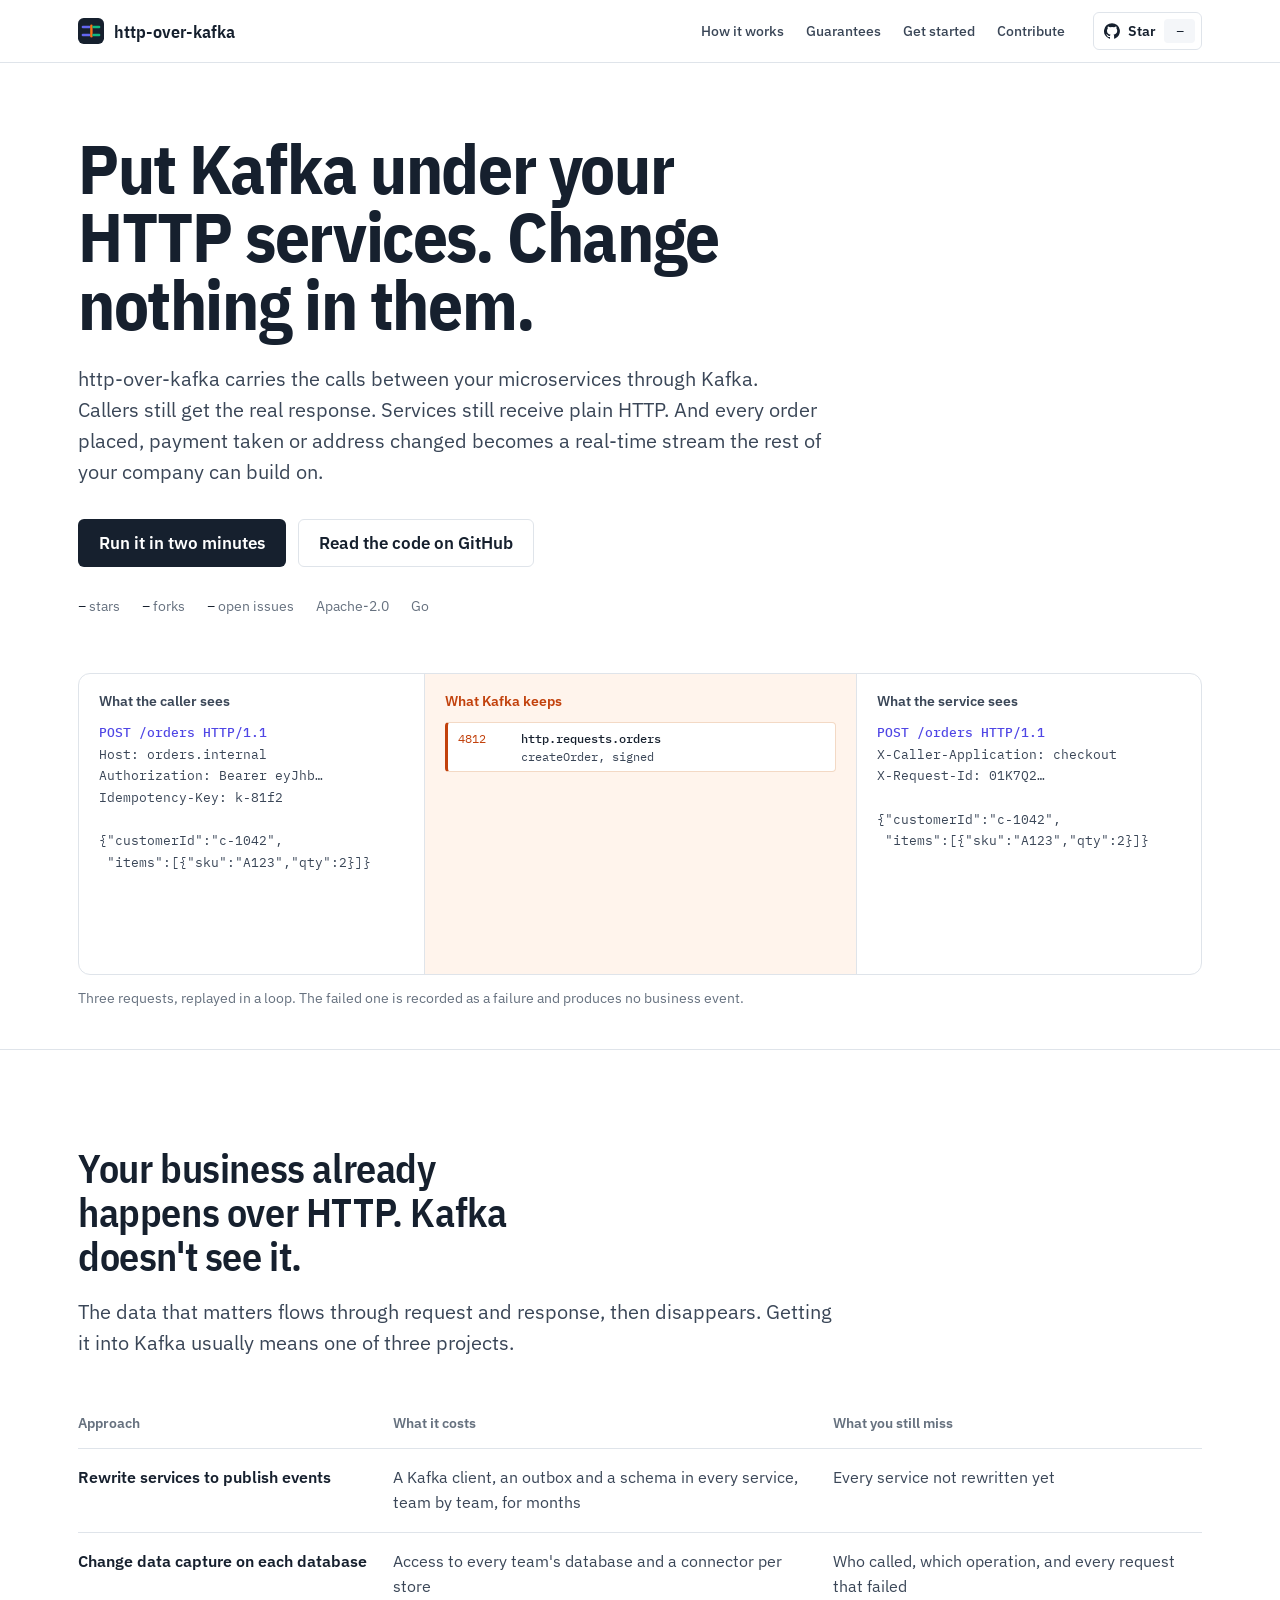
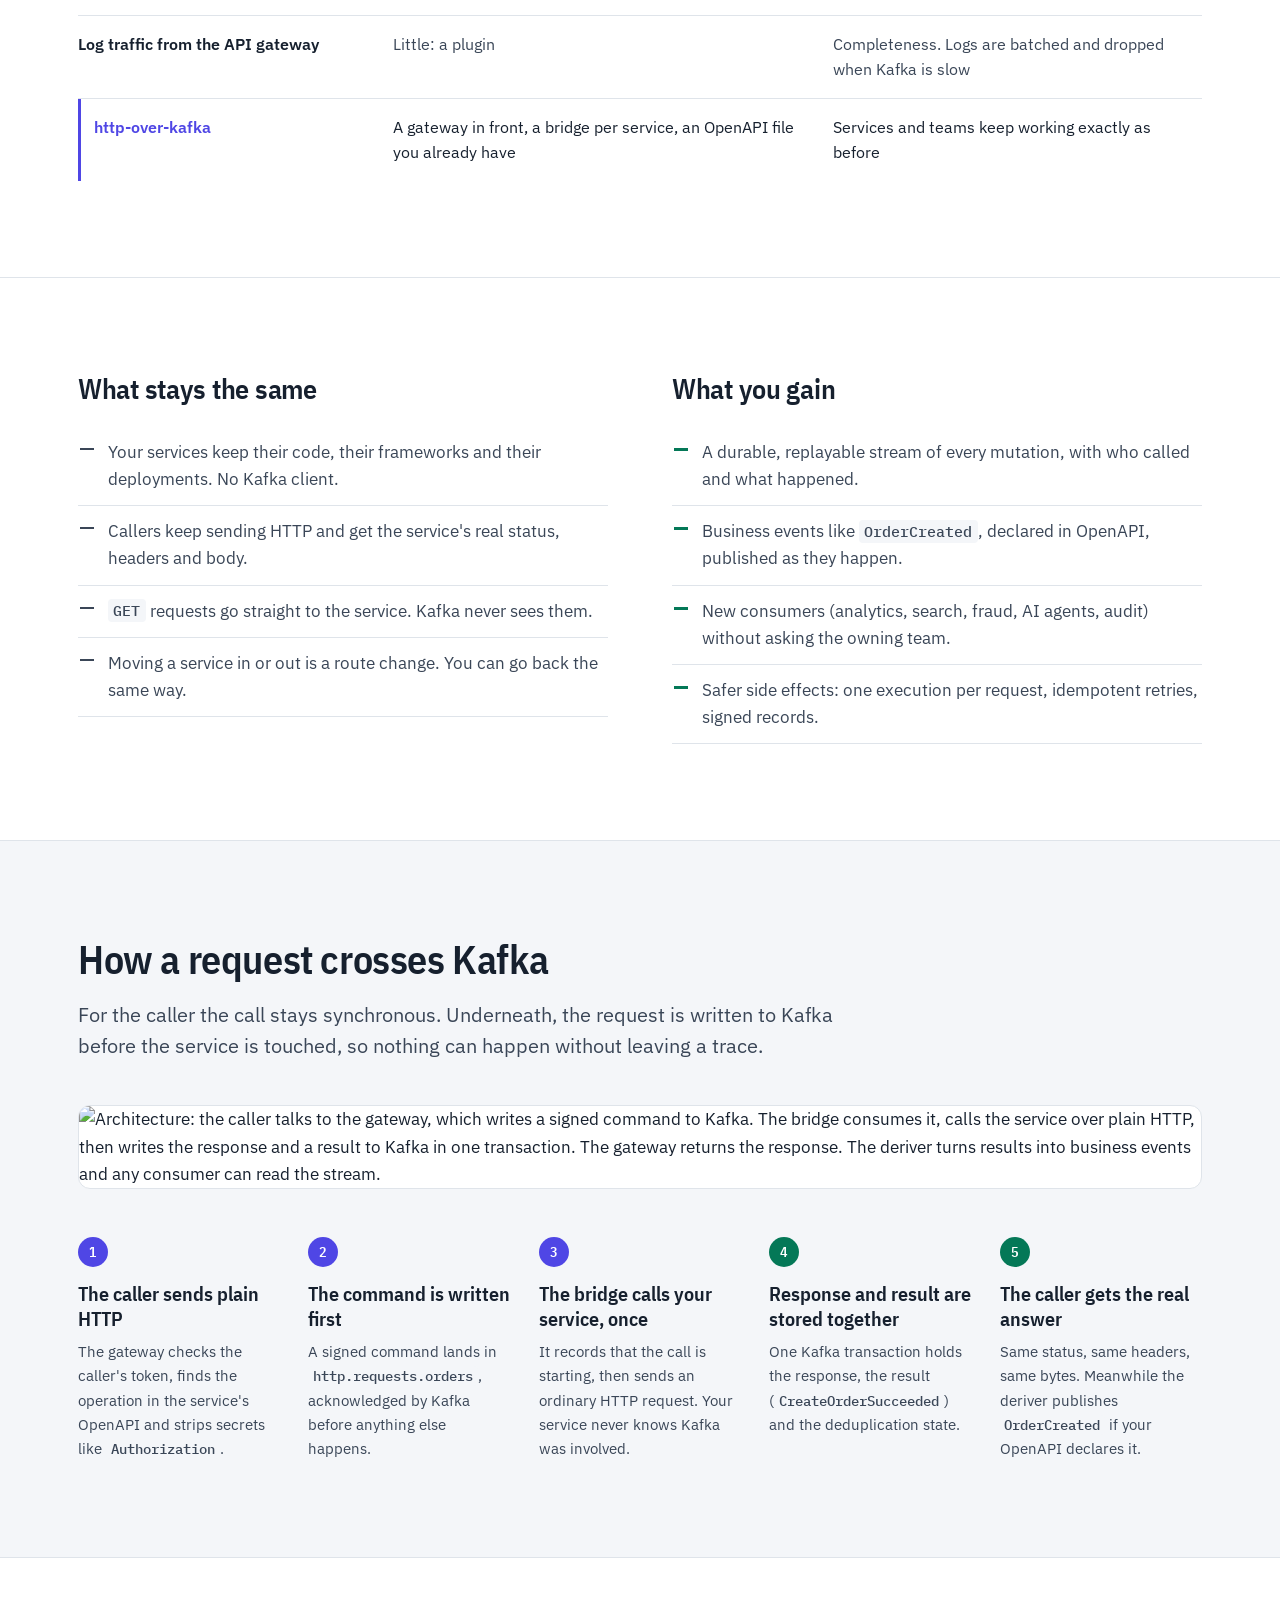
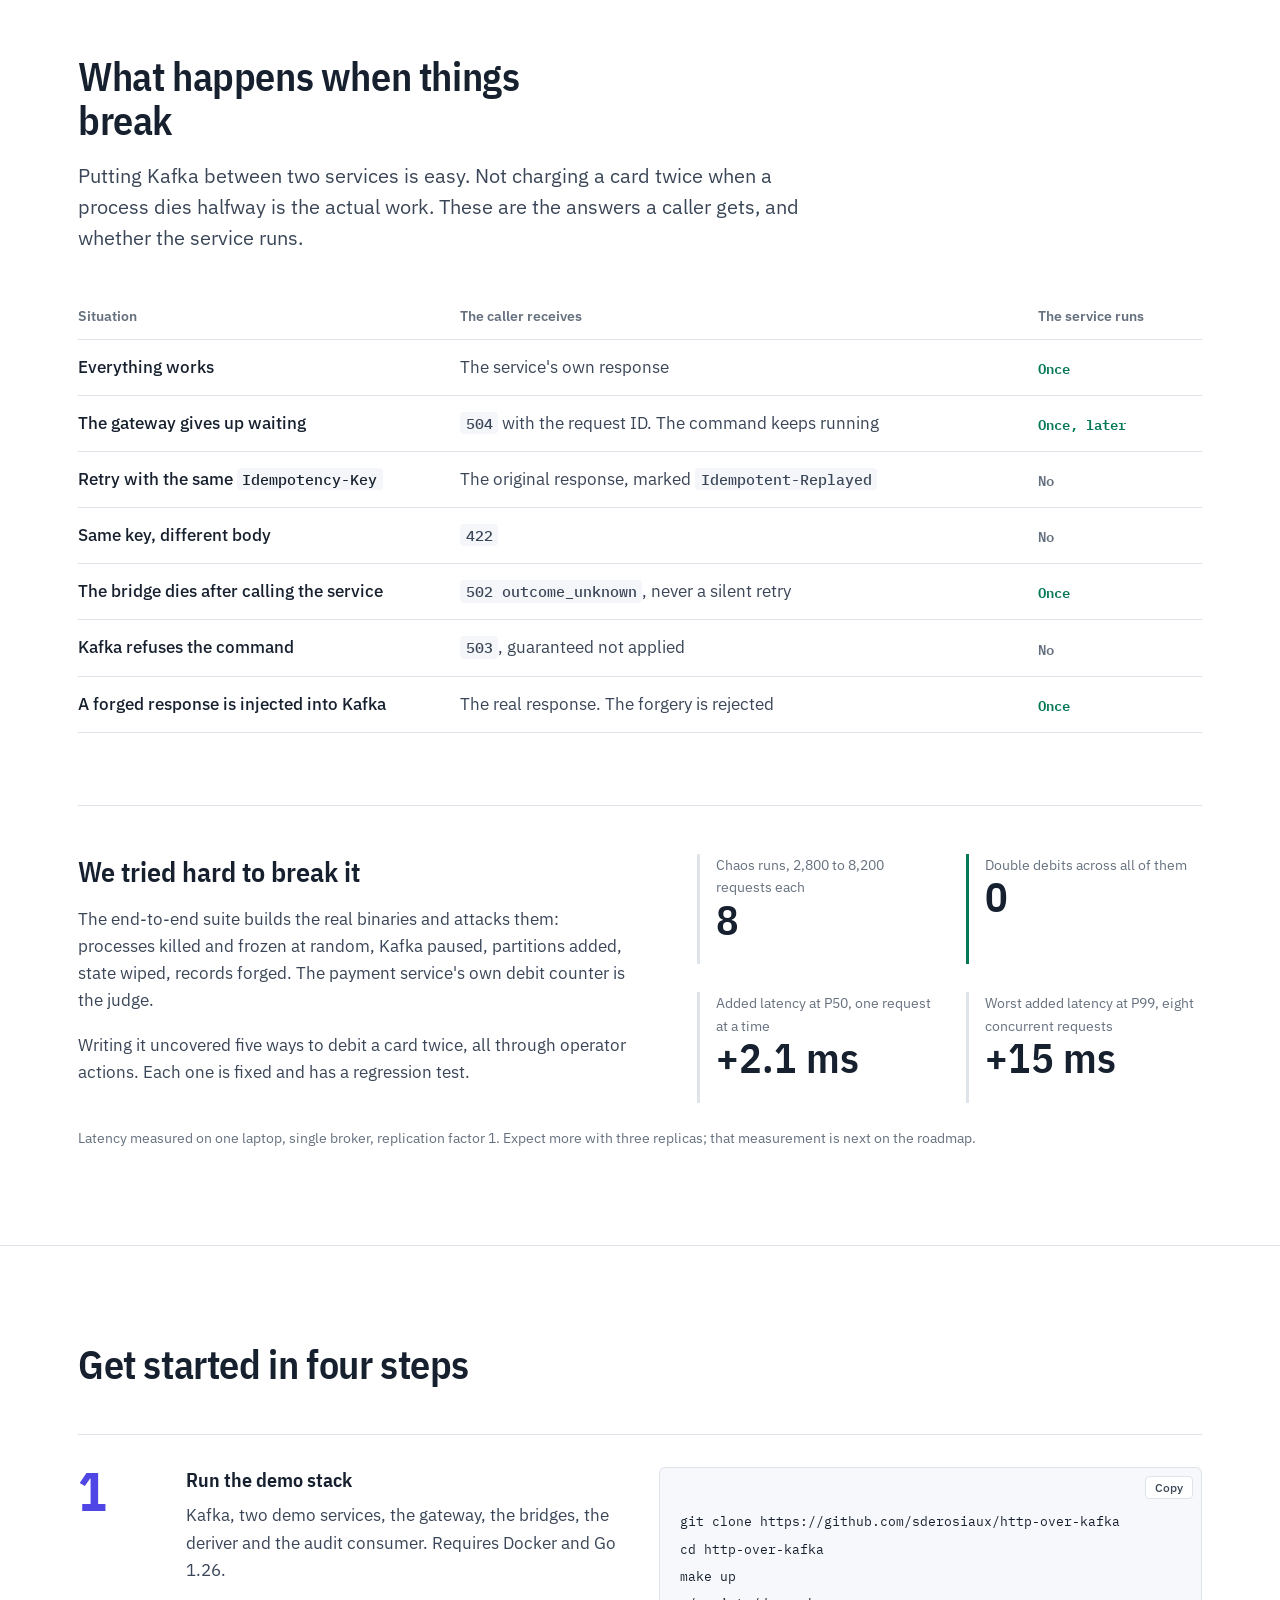
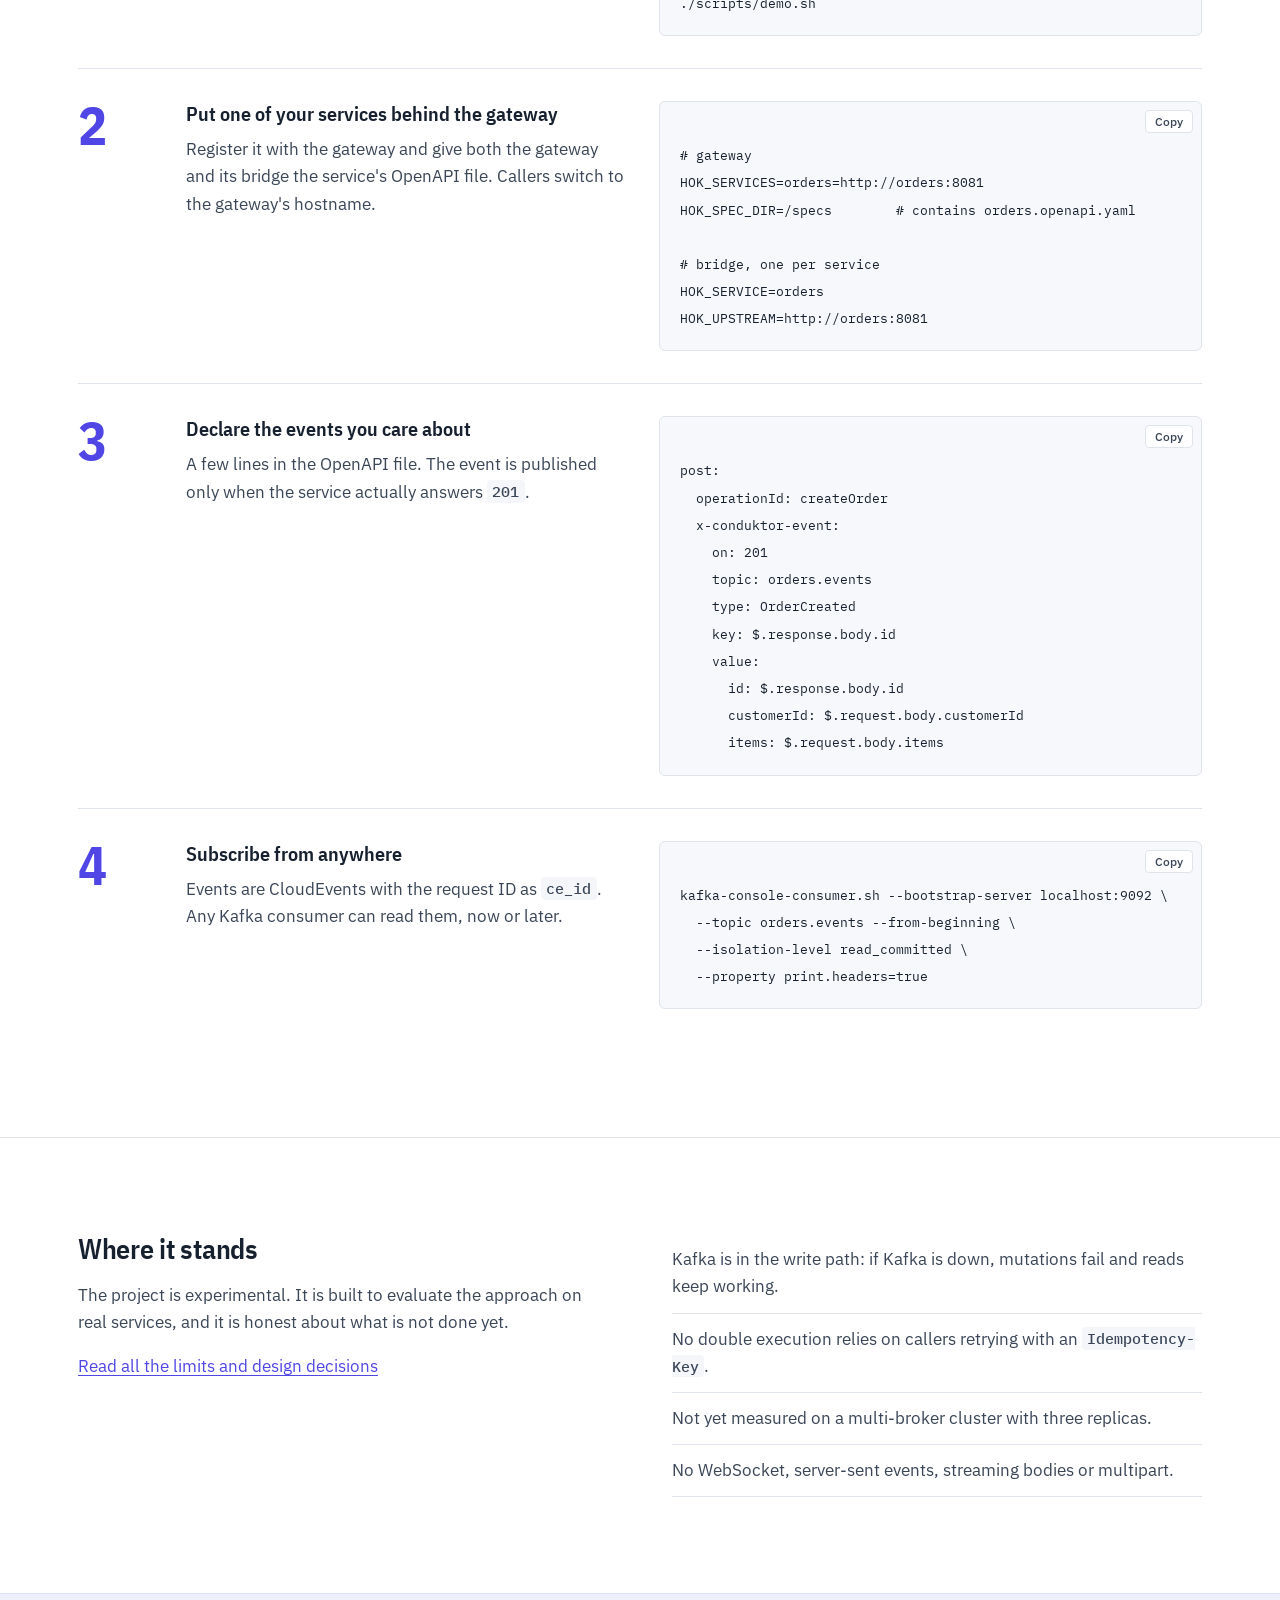
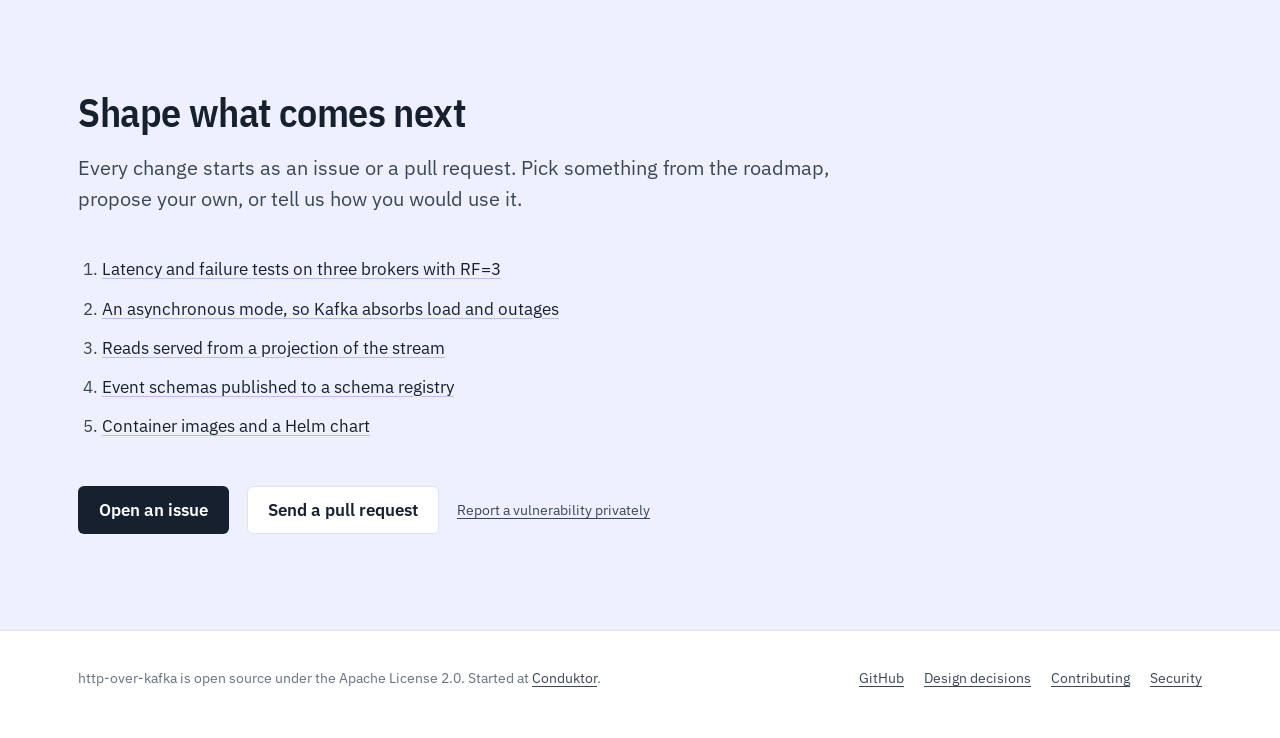
==== site/index.html @ 72c613d9 "Add project website (GitHub Pages) Landing page with a live HTTP-through-Kafka animation, the failur" ====
<!doctype html>
<html lang="en">
<head>
  <meta charset="utf-8">
  <meta name="viewport" content="width=device-width, initial-scale=1">
  <title>http-over-kafka: put Kafka under your HTTP services</title>
  <meta name="description" content="Route the HTTP calls between your microservices through Kafka without changing them. Every mutation becomes a real-time stream, with at-most-once side effects and business events declared in OpenAPI.">
  <meta property="og:title" content="http-over-kafka">
  <meta property="og:description" content="Put Kafka under your HTTP services without changing them.">
  <meta property="og:type" content="website">
  <meta property="og:url" content="https://sderosiaux.github.io/http-over-kafka/">
  <link rel="icon" href="favicon.svg" type="image/svg+xml">
  <link rel="preconnect" href="https://fonts.googleapis.com">
  <link rel="preconnect" href="https://fonts.gstatic.com" crossorigin>
  <link href="https://fonts.googleapis.com/css2?family=IBM+Plex+Mono:wght@400;500&family=IBM+Plex+Sans+Condensed:wght@500;600;700&family=IBM+Plex+Sans:wght@400;500;600&display=swap" rel="stylesheet">
  <link rel="stylesheet" href="styles.css">
</head>
<body>

<header class="topbar">
  <div class="topbar-inner">
    <a class="brand" href="#top" aria-label="http-over-kafka home">
      <img src="favicon.svg" alt="" width="26" height="26">
      <span>http-over-kafka</span>
    </a>
    <nav class="nav" aria-label="Sections">
      <a href="#how">How it works</a>
      <a href="#guarantees">Guarantees</a>
      <a href="#adopt">Get started</a>
      <a href="#contribute">Contribute</a>
    </nav>
    <div class="community">
      <a class="gh-btn" href="https://github.com/sderosiaux/http-over-kafka" data-gh="stars-link">
        <svg viewBox="0 0 16 16" width="16" height="16" aria-hidden="true"><path fill="currentColor" d="M8 .2a8 8 0 0 0-2.5 15.6c.4 0 .5-.2.5-.4v-1.5c-2.2.5-2.7-1-2.7-1-.4-.9-.9-1.2-.9-1.2-.7-.5.1-.5.1-.5.8.1 1.2.8 1.2.8.7 1.3 1.9.9 2.4.7 0-.5.3-.9.5-1.1-1.8-.2-3.6-.9-3.6-4 0-.9.3-1.6.8-2.1-.1-.2-.4-1 .1-2.1 0 0 .7-.2 2.2.8a7.5 7.5 0 0 1 4 0c1.5-1 2.2-.8 2.2-.8.4 1.1.2 1.9.1 2.1.5.6.8 1.3.8 2.1 0 3.1-1.9 3.8-3.7 4 .3.3.6.8.6 1.5v2.2c0 .2.1.5.6.4A8 8 0 0 0 8 .2Z"/></svg>
        <span>Star</span>
        <span class="gh-count" data-gh="stars" aria-label="GitHub stars">–</span>
      </a>
    </div>
  </div>
</header>

<main id="top">

  <section class="hero">
    <div class="hero-copy">
      <h1>Put Kafka under your HTTP services. Change nothing in them.</h1>
      <p class="lede">http-over-kafka carries the calls between your microservices through Kafka. Callers still get the real response. Services still receive plain HTTP. And every order placed, payment taken or address changed becomes a real-time stream the rest of your company can build on.</p>
      <div class="hero-actions">
        <a class="btn btn-primary" href="#adopt">Run it in two minutes</a>
        <a class="btn btn-quiet" href="https://github.com/sderosiaux/http-over-kafka">Read the code on GitHub</a>
      </div>
      <ul class="repo-stats" aria-label="Project at a glance">
        <li data-min="10"><strong data-gh="stars">–</strong> stars</li>
        <li data-min="5"><strong data-gh="forks">–</strong> forks</li>
        <li><a href="https://github.com/sderosiaux/http-over-kafka/issues"><strong data-gh="issues">–</strong> <span data-gh-label="issues">open issues</span></a></li>
        <li>Apache-2.0</li>
        <li>Go</li>
      </ul>
    </div>

    <figure class="wire" aria-label="Animated example: an HTTP call crossing Kafka">
      <div class="wire-grid">
        <div class="pane pane-http">
          <p class="pane-title">What the caller sees</p>
          <pre class="term" data-term="caller"></pre>
        </div>
        <div class="pane pane-log">
          <p class="pane-title">What Kafka keeps</p>
          <ol class="log" data-log></ol>
        </div>
        <div class="pane pane-http">
          <p class="pane-title">What the service sees</p>
          <pre class="term" data-term="service"></pre>
        </div>
      </div>
      <figcaption>Three requests, replayed in a loop. The failed one is recorded as a failure and produces no business event.</figcaption>
    </figure>
  </section>

  <section class="band problem" aria-labelledby="problem-title">
    <div class="wrap">
      <h2 id="problem-title">Your business already happens over HTTP. Kafka doesn't see it.</h2>
      <p class="section-lede">The data that matters flows through request and response, then disappears. Getting it into Kafka usually means one of three projects.</p>
      <table class="compare">
        <thead>
          <tr><th scope="col">Approach</th><th scope="col">What it costs</th><th scope="col">What you still miss</th></tr>
        </thead>
        <tbody>
          <tr><th scope="row">Rewrite services to publish events</th><td data-label="Cost">A Kafka client, an outbox and a schema in every service, team by team, for months</td><td data-label="Still missing">Every service not rewritten yet</td></tr>
          <tr><th scope="row">Change data capture on each database</th><td data-label="Cost">Access to every team's database and a connector per store</td><td data-label="Still missing">Who called, which operation, and every request that failed</td></tr>
          <tr><th scope="row">Log traffic from the API gateway</th><td data-label="Cost">Little: a plugin</td><td data-label="Still missing">Completeness. Logs are batched and dropped when Kafka is slow</td></tr>
          <tr class="ours"><th scope="row">http-over-kafka</th><td data-label="Cost">A gateway in front, a bridge per service, an OpenAPI file you already have</td><td data-label="Effect">Services and teams keep working exactly as before</td></tr>
        </tbody>
      </table>
    </div>
  </section>

  <section class="band" aria-labelledby="gain-title">
    <div class="wrap split">
      <div>
        <h2 id="gain-title">What stays the same</h2>
        <ul class="ticks">
          <li>Your services keep their code, their frameworks and their deployments. No Kafka client.</li>
          <li>Callers keep sending HTTP and get the service's real status, headers and body.</li>
          <li><code>GET</code> requests go straight to the service. Kafka never sees them.</li>
          <li>Moving a service in or out is a route change. You can go back the same way.</li>
        </ul>
      </div>
      <div>
        <h2>What you gain</h2>
        <ul class="ticks ticks-gain">
          <li>A durable, replayable stream of every mutation, with who called and what happened.</li>
          <li>Business events like <code>OrderCreated</code>, declared in OpenAPI, published as they happen.</li>
          <li>New consumers (analytics, search, fraud, AI agents, audit) without asking the owning team.</li>
          <li>Safer side effects: one execution per request, idempotent retries, signed records.</li>
        </ul>
      </div>
    </div>
  </section>

  <section class="band how" id="how" aria-labelledby="how-title">
    <div class="wrap">
      <h2 id="how-title">How a request crosses Kafka</h2>
      <p class="section-lede">For the caller the call stays synchronous. Underneath, the request is written to Kafka before the service is touched, so nothing can happen without leaving a trace.</p>
      <img class="diagram" src="architecture.svg" alt="Architecture: the caller talks to the gateway, which writes a signed command to Kafka. The bridge consumes it, calls the service over plain HTTP, then writes the response and a result to Kafka in one transaction. The gateway returns the response. The deriver turns results into business events and any consumer can read the stream." loading="lazy">
      <ol class="steps">
        <li><h3>The caller sends plain HTTP</h3><p>The gateway checks the caller's token, finds the operation in the service's OpenAPI and strips secrets like <code>Authorization</code>.</p></li>
        <li><h3>The command is written first</h3><p>A signed command lands in <code>http.requests.orders</code>, acknowledged by Kafka before anything else happens.</p></li>
        <li><h3>The bridge calls your service, once</h3><p>It records that the call is starting, then sends an ordinary HTTP request. Your service never knows Kafka was involved.</p></li>
        <li><h3>Response and result are stored together</h3><p>One Kafka transaction holds the response, the result (<code>CreateOrderSucceeded</code>) and the deduplication state.</p></li>
        <li><h3>The caller gets the real answer</h3><p>Same status, same headers, same bytes. Meanwhile the deriver publishes <code>OrderCreated</code> if your OpenAPI declares it.</p></li>
      </ol>
    </div>
  </section>

  <section class="band guarantees" id="guarantees" aria-labelledby="g-title">
    <div class="wrap">
      <h2 id="g-title">What happens when things break</h2>
      <p class="section-lede">Putting Kafka between two services is easy. Not charging a card twice when a process dies halfway is the actual work. These are the answers a caller gets, and whether the service runs.</p>
      <div class="table-scroll">
        <table class="outcomes">
          <thead><tr><th scope="col">Situation</th><th scope="col">The caller receives</th><th scope="col">The service runs</th></tr></thead>
          <tbody>
            <tr><td>Everything works</td><td>The service's own response</td><td class="n1">Once</td></tr>
            <tr><td>The gateway gives up waiting</td><td><code>504</code> with the request ID. The command keeps running</td><td class="n1">Once, later</td></tr>
            <tr><td>Retry with the same <code>Idempotency-Key</code></td><td>The original response, marked <code>Idempotent-Replayed</code></td><td class="n0">No</td></tr>
            <tr><td>Same key, different body</td><td><code>422</code></td><td class="n0">No</td></tr>
            <tr><td>The bridge dies after calling the service</td><td><code>502 outcome_unknown</code>, never a silent retry</td><td class="n1">Once</td></tr>
            <tr><td>Kafka refuses the command</td><td><code>503</code>, guaranteed not applied</td><td class="n0">No</td></tr>
            <tr><td>A forged response is injected into Kafka</td><td>The real response. The forgery is rejected</td><td class="n1">Once</td></tr>
          </tbody>
        </table>
      </div>

      <div class="proof">
        <div class="proof-text">
          <h3>We tried hard to break it</h3>
          <p>The end-to-end suite builds the real binaries and attacks them: processes killed and frozen at random, Kafka paused, partitions added, state wiped, records forged. The payment service's own debit counter is the judge.</p>
          <p>Writing it uncovered five ways to debit a card twice, all through operator actions. Each one is fixed and has a regression test.</p>
        </div>
        <dl class="figures">
          <div><dt>Chaos runs, 2,800 to 8,200 requests each</dt><dd>8</dd></div>
          <div><dt>Double debits across all of them</dt><dd>0</dd></div>
          <div><dt>Added latency at P50, one request at a time</dt><dd>+2.1 ms</dd></div>
          <div><dt>Worst added latency at P99, eight concurrent requests</dt><dd>+15 ms</dd></div>
        </dl>
        <p class="fine">Latency measured on one laptop, single broker, replication factor 1. Expect more with three replicas; that measurement is next on the roadmap.</p>
      </div>
    </div>
  </section>

  <section class="band adopt" id="adopt" aria-labelledby="adopt-title">
    <div class="wrap">
      <h2 id="adopt-title">Get started in four steps</h2>
      <ol class="adopt-steps">
        <li>
          <div class="step-text"><h3>Run the demo stack</h3><p>Kafka, two demo services, the gateway, the bridges, the deriver and the audit consumer. Requires Docker and Go 1.26.</p></div>
          <div class="code"><button class="copy" type="button">Copy</button><pre><code>git clone https://github.com/sderosiaux/http-over-kafka
cd http-over-kafka
make up
./scripts/demo.sh</code></pre></div>
        </li>
        <li>
          <div class="step-text"><h3>Put one of your services behind the gateway</h3><p>Register it with the gateway and give both the gateway and its bridge the service's OpenAPI file. Callers switch to the gateway's hostname.</p></div>
          <div class="code"><button class="copy" type="button">Copy</button><pre><code># gateway
HOK_SERVICES=orders=http://orders:8081
HOK_SPEC_DIR=/specs        # contains orders.openapi.yaml

# bridge, one per service
HOK_SERVICE=orders
HOK_UPSTREAM=http://orders:8081</code></pre></div>
        </li>
        <li>
          <div class="step-text"><h3>Declare the events you care about</h3><p>A few lines in the OpenAPI file. The event is published only when the service actually answers <code>201</code>.</p></div>
          <div class="code"><button class="copy" type="button">Copy</button><pre><code>post:
  operationId: createOrder
  x-conduktor-event:
    on: 201
    topic: orders.events
    type: OrderCreated
    key: $.response.body.id
    value:
      id: $.response.body.id
      customerId: $.request.body.customerId
      items: $.request.body.items</code></pre></div>
        </li>
        <li>
          <div class="step-text"><h3>Subscribe from anywhere</h3><p>Events are CloudEvents with the request ID as <code>ce_id</code>. Any Kafka consumer can read them, now or later.</p></div>
          <div class="code"><button class="copy" type="button">Copy</button><pre><code>kafka-console-consumer.sh --bootstrap-server localhost:9092 \
  --topic orders.events --from-beginning \
  --isolation-level read_committed \
  --property print.headers=true</code></pre></div>
        </li>
      </ol>
    </div>
  </section>

  <section class="band limits" aria-labelledby="limits-title">
    <div class="wrap split">
      <div>
        <h2 id="limits-title">Where it stands</h2>
        <p>The project is experimental. It is built to evaluate the approach on real services, and it is honest about what is not done yet.</p>
        <p><a href="https://github.com/sderosiaux/http-over-kafka#status-and-limits">Read all the limits and design decisions</a></p>
      </div>
      <ul class="plain">
        <li>Kafka is in the write path: if Kafka is down, mutations fail and reads keep working.</li>
        <li>No double execution relies on callers retrying with an <code>Idempotency-Key</code>.</li>
        <li>Not yet measured on a multi-broker cluster with three replicas.</li>
        <li>No WebSocket, server-sent events, streaming bodies or multipart.</li>
      </ul>
    </div>
  </section>

  <section class="band contribute" id="contribute" aria-labelledby="c-title">
    <div class="wrap">
      <h2 id="c-title">Shape what comes next</h2>
      <p class="section-lede">Every change starts as an issue or a pull request. Pick something from the roadmap, propose your own, or tell us how you would use it.</p>
      <ol class="roadmap">
        <li><a href="https://github.com/sderosiaux/http-over-kafka/issues/new?labels=enhancement&title=Measure+latency+and+failures+on+a+3-broker+cluster+with+RF%3D3">Latency and failure tests on three brokers with RF=3</a></li>
        <li><a href="https://github.com/sderosiaux/http-over-kafka/issues/new?labels=enhancement&title=Asynchronous+mode+(202+Accepted)">An asynchronous mode, so Kafka absorbs load and outages</a></li>
        <li><a href="https://github.com/sderosiaux/http-over-kafka/issues/new?labels=enhancement&title=Serve+GET+from+a+projection+of+the+mutation+stream">Reads served from a projection of the stream</a></li>
        <li><a href="https://github.com/sderosiaux/http-over-kafka/issues/new?labels=enhancement&title=Publish+event+schemas+to+a+schema+registry">Event schemas published to a schema registry</a></li>
        <li><a href="https://github.com/sderosiaux/http-over-kafka/issues/new?labels=enhancement&title=Container+images+and+Helm+chart">Container images and a Helm chart</a></li>
      </ol>
      <div class="contribute-actions">
        <a class="btn btn-primary" href="https://github.com/sderosiaux/http-over-kafka/issues/new/choose">Open an issue</a>
        <a class="btn btn-quiet" href="https://github.com/sderosiaux/http-over-kafka/blob/main/CONTRIBUTING.md">Send a pull request</a>
        <a class="link-quiet" href="https://github.com/sderosiaux/http-over-kafka/security/advisories/new">Report a vulnerability privately</a>
      </div>
    </div>
  </section>

</main>

<footer class="footer">
  <div class="wrap footer-inner">
    <p>http-over-kafka is open source under the Apache License 2.0. Started at <a href="https://www.conduktor.io">Conduktor</a>.</p>
    <nav aria-label="Project links">
      <a href="https://github.com/sderosiaux/http-over-kafka">GitHub</a>
      <a href="https://github.com/sderosiaux/http-over-kafka/blob/main/docs/SPEC.md">Design decisions</a>
      <a href="https://github.com/sderosiaux/http-over-kafka/blob/main/CONTRIBUTING.md">Contributing</a>
      <a href="https://github.com/sderosiaux/http-over-kafka/blob/main/SECURITY.md">Security</a>
    </nav>
  </div>
</footer>

<script src="app.js" defer></script>
</body>
</html>
---- site/styles.css ----
:root {
  /* palette: same signal colors as the diagrams in docs/ */
  --paper: #ffffff;
  --paper-2: #f4f6f9;
  --ink: #16202e;
  --ink-2: #3a4657;
  --mute: #66717f;
  --rule: #dfe4ea;
  --req: #4f46e5;
  --req-tint: #eef0fe;
  --resp: #047857;
  --resp-tint: #e8f6f0;
  --kafka: #c2410c;
  --kafka-tint: #fff4ec;
  --warn: #b45309;

  --f-head: "IBM Plex Sans Condensed", "Arial Narrow", sans-serif;
  --f-body: "IBM Plex Sans", system-ui, sans-serif;
  --f-mono: "IBM Plex Mono", ui-monospace, Menlo, monospace;

  /* type scale, ratio ~1.25 */
  --t-sm: 0.875rem;
  --t-base: 1.0625rem;
  --t-md: 1.25rem;
  --t-lg: 1.75rem;
  --t-xl: 2.5rem;
  --t-hero: clamp(2.6rem, 5.4vw, 4.5rem);

  --wrap: 1180px;
  --radius-s: 6px;
  --radius-m: 12px;
}

* { box-sizing: border-box; }
html { scroll-behavior: smooth; scroll-padding-top: 72px; }
@media (prefers-reduced-motion: reduce) { html { scroll-behavior: auto; } }

body {
  margin: 0;
  background: var(--paper);
  color: var(--ink);
  font: 400 var(--t-base)/1.6 var(--f-body);
  -webkit-font-smoothing: antialiased;
}

a { color: var(--req); text-underline-offset: 3px; }
a:hover { color: var(--ink); }
:focus-visible { outline: 3px solid var(--req); outline-offset: 3px; border-radius: 4px; }

code {
  font: 500 0.9em var(--f-mono);
  background: var(--paper-2);
  padding: 0.08em 0.35em;
  border-radius: 4px;
}

h1, h2, h3 { font-family: var(--f-head); color: var(--ink); margin: 0; }
h2 { font-size: var(--t-xl); font-weight: 600; line-height: 1.1; letter-spacing: -0.01em; max-width: 22ch; }
h3 { font-size: var(--t-md); font-weight: 600; line-height: 1.25; }

.wrap { max-width: var(--wrap); margin: 0 auto; padding: 0 28px; }

/* top bar */
.topbar {
  position: sticky; top: 0; z-index: 10;
  background: rgba(255, 255, 255, 0.92);
  backdrop-filter: blur(8px);
  border-bottom: 1px solid var(--rule);
}
.topbar-inner {
  max-width: var(--wrap); margin: 0 auto; padding: 12px 28px;
  display: flex; align-items: center; gap: 28px;
}
.brand { display: flex; align-items: center; gap: 10px; text-decoration: none; color: var(--ink); font: 600 1.15rem var(--f-head); }
.nav { display: flex; gap: 22px; margin-left: auto; }
.nav a { color: var(--ink-2); text-decoration: none; font-size: var(--t-sm); font-weight: 500; }
.nav a:hover { color: var(--req); }
.gh-btn {
  display: inline-flex; align-items: center; gap: 8px;
  border: 1px solid var(--rule); border-radius: var(--radius-s);
  padding: 6px 6px 6px 10px; color: var(--ink); text-decoration: none;
  font-size: var(--t-sm); font-weight: 600;
  transition: border-color 0.15s;
}
.gh-btn:hover { border-color: var(--ink-2); color: var(--ink); }
.gh-count {
  background: var(--paper-2); border-radius: 4px; padding: 1px 8px;
  font-family: var(--f-mono); font-weight: 500; min-width: 2.2em; text-align: center;
}

/* hero */
.hero { max-width: var(--wrap); margin: 0 auto; padding: 72px 28px 40px; }
.hero h1 {
  font-size: var(--t-hero); font-weight: 700; line-height: 0.98;
  letter-spacing: -0.02em; max-width: 19ch;
}
.lede { font-size: var(--t-md); color: var(--ink-2); max-width: 62ch; margin: 24px 0 0; line-height: 1.55; }
.hero-actions { display: flex; flex-wrap: wrap; gap: 12px; margin-top: 32px; }

.btn {
  display: inline-block; padding: 12px 20px; border-radius: var(--radius-s);
  font: 600 var(--t-base) var(--f-body); text-decoration: none;
  border: 1.5px solid transparent; transition: background 0.15s, border-color 0.15s;
}
.btn-primary { background: var(--ink); color: #fff; }
.btn-primary:hover { background: var(--req); color: #fff; }
.btn-quiet { border-color: var(--rule); color: var(--ink); }
.btn-quiet:hover { border-color: var(--ink); color: var(--ink); }

.repo-stats {
  list-style: none; padding: 0; margin: 28px 0 0;
  display: flex; flex-wrap: wrap; gap: 8px 22px;
  font-size: var(--t-sm); color: var(--mute);
}
.repo-stats strong { color: var(--ink); font-family: var(--f-mono); font-weight: 500; }
.repo-stats a { color: inherit; text-decoration: none; }
.repo-stats a:hover { color: var(--req); }

/* the wire: the one animated element */
.wire { margin: 56px 0 0; }
.wire-grid {
  display: grid; grid-template-columns: 1fr 1.25fr 1fr;
  border: 1px solid var(--rule); border-radius: var(--radius-m); overflow: hidden;
}
.pane { padding: 18px 20px 22px; min-height: 300px; }
.pane + .pane { border-left: 1px solid var(--rule); }
.pane-log { background: var(--kafka-tint); }
.pane-title { margin: 0 0 12px; font: 600 var(--t-sm) var(--f-body); color: var(--ink-2); }
.pane-log .pane-title { color: var(--kafka); }
.term {
  margin: 0; font: 400 0.82rem/1.65 var(--f-mono); color: var(--ink-2);
  white-space: pre-wrap; word-break: break-word;
}
.term .req { color: var(--req); font-weight: 500; }
.term .ok { color: var(--resp); font-weight: 500; }
.term .ko { color: var(--warn); font-weight: 500; }
.term .dim { color: #9aa3ae; }

.log { list-style: none; margin: 0; padding: 0; display: flex; flex-direction: column; gap: 6px; }
.log li {
  display: grid; grid-template-columns: 4.2em 1fr; gap: 10px; align-items: baseline;
  background: #fff; border: 1px solid #f3d9c5; border-left: 3px solid var(--kafka);
  border-radius: 4px; padding: 6px 10px; font: 400 0.78rem/1.45 var(--f-mono); color: var(--ink-2);
}
.log li.is-new { animation: append 0.45s ease-out; }
.log .off { color: var(--kafka); }
.log .topic { color: var(--ink); font-weight: 500; }
.log .ev { border-left-color: var(--resp); border-color: #cdeadd; }
.log .ev .off { color: var(--resp); }
.log .fail { border-left-color: var(--warn); }
@keyframes append { from { opacity: 0; transform: translateY(-6px); } to { opacity: 1; transform: none; } }

.wire figcaption { margin-top: 12px; font-size: var(--t-sm); color: var(--mute); }

/* sections */
.band { padding: 96px 0; border-top: 1px solid var(--rule); }
.section-lede { font-size: var(--t-md); color: var(--ink-2); max-width: 64ch; margin: 18px 0 0; line-height: 1.55; }

.compare { width: 100%; border-collapse: collapse; margin-top: 40px; font-size: 0.98rem; }
.compare th, .compare td { text-align: left; padding: 16px 18px 16px 0; border-bottom: 1px solid var(--rule); vertical-align: top; }
.compare thead th { font: 600 var(--t-sm) var(--f-body); color: var(--mute); }
.compare tbody th { font-weight: 600; width: 28%; }
.compare td { color: var(--ink-2); }
.compare tr.ours th, .compare tr.ours td { border-bottom: none; color: var(--ink); }
.compare tr.ours th { color: var(--req); }
.compare tr.ours { box-shadow: inset 3px 0 0 var(--req); }
.compare tr.ours th { padding-left: 16px; }

.split { display: grid; grid-template-columns: 1fr 1fr; gap: 64px; }
.split h2 { font-size: var(--t-lg); }
.ticks { list-style: none; padding: 0; margin: 22px 0 0; }
.ticks li { position: relative; padding: 12px 0 12px 30px; border-bottom: 1px solid var(--rule); color: var(--ink-2); }
.ticks li::before {
  content: ""; position: absolute; left: 2px; top: 21px; width: 14px; height: 2px; background: var(--ink-2);
}
.ticks-gain li::before { background: var(--resp); height: 3px; }

.how { background: var(--paper-2); }
.diagram { display: block; width: 100%; height: auto; margin: 44px 0 0; background: #fff; border: 1px solid var(--rule); border-radius: var(--radius-m); }
.steps { list-style: none; counter-reset: step; padding: 0; margin: 48px 0 0; display: grid; grid-template-columns: repeat(5, 1fr); gap: 28px; }
.steps li { counter-increment: step; }
.steps li::before {
  content: counter(step); display: grid; place-items: center;
  width: 30px; height: 30px; border-radius: 50%;
  background: var(--req); color: #fff; font: 600 0.9rem var(--f-head); margin-bottom: 14px;
}
.steps li:nth-child(n+4)::before { background: var(--resp); }
.steps p { color: var(--ink-2); font-size: 0.95rem; margin: 8px 0 0; }

.table-scroll { overflow-x: auto; margin-top: 40px; }
.outcomes { width: 100%; border-collapse: collapse; min-width: 640px; }
.outcomes th, .outcomes td { text-align: left; padding: 14px 18px 14px 0; border-bottom: 1px solid var(--rule); }
.outcomes thead th { font: 600 var(--t-sm) var(--f-body); color: var(--mute); }
.outcomes td:first-child { font-weight: 500; color: var(--ink); width: 34%; }
.outcomes td { color: var(--ink-2); }
.outcomes .n1, .outcomes .n0 { font: 600 0.9rem var(--f-mono); white-space: nowrap; }
.outcomes .n1 { color: var(--resp); }
.outcomes .n0 { color: var(--mute); }

.proof { display: grid; grid-template-columns: 1.1fr 1fr; gap: 24px 64px; margin-top: 72px; padding-top: 48px; border-top: 1px solid var(--rule); }
.proof h3 { font-size: var(--t-lg); }
.proof-text p { color: var(--ink-2); max-width: 56ch; }
.figures { display: grid; grid-template-columns: 1fr 1fr; gap: 28px 32px; margin: 0; }
.figures div { border-left: 3px solid var(--rule); padding-left: 16px; }
.figures div:nth-child(2) { border-left-color: var(--resp); }
.figures dt { font-size: var(--t-sm); color: var(--mute); order: 2; }
.figures dd { margin: 0 0 4px; font: 600 2.6rem/1 var(--f-head); color: var(--ink); }
.figures div { display: flex; flex-direction: column-reverse; justify-content: flex-end; }
.fine { grid-column: 1 / -1; font-size: var(--t-sm); color: var(--mute); margin: 0; }

.adopt-steps { list-style: none; counter-reset: a; padding: 0; margin: 48px 0 0; }
.adopt-steps > li {
  counter-increment: a; display: grid; grid-template-columns: 5rem 0.9fr 1.1fr; gap: 28px;
  padding: 32px 0; border-top: 1px solid var(--rule);
}
.adopt-steps > li::before { content: counter(a); font: 700 3.4rem/0.9 var(--f-head); color: var(--req); }
.step-text p { color: var(--ink-2); margin: 10px 0 0; max-width: 46ch; }
.code { position: relative; background: #f7f8fb; border: 1px solid var(--rule); border-radius: var(--radius-s); }
.code pre { margin: 0; padding: 40px 20px 18px; overflow-x: auto; }
.code code { background: none; padding: 0; font: 400 0.84rem/1.55 var(--f-mono); color: var(--ink); }
.copy {
  position: absolute; top: 8px; right: 8px; font: 500 0.75rem var(--f-body);
  background: #fff; border: 1px solid var(--rule); border-radius: 4px; padding: 3px 9px;
  color: var(--ink-2); cursor: pointer;
}
.copy:hover { border-color: var(--ink-2); }

.limits .plain { list-style: none; padding: 0; margin: 0; }
.limits .plain li { padding: 12px 0; border-bottom: 1px solid var(--rule); color: var(--ink-2); }
.limits p { color: var(--ink-2); max-width: 52ch; }

.contribute { background: var(--req-tint); border-top-color: #dcdffb; }
.roadmap { margin: 36px 0 0; padding-left: 1.4em; max-width: 64ch; }
.roadmap li { padding: 6px 0; color: var(--ink-2); }
.roadmap a { color: var(--ink); text-decoration-color: #b9bdf6; }
.roadmap a:hover { color: var(--req); }
.contribute-actions { display: flex; flex-wrap: wrap; align-items: center; gap: 14px 18px; margin-top: 40px; }
.contribute .btn-quiet { background: #fff; }
.link-quiet { color: var(--ink-2); font-size: var(--t-sm); }

.footer { border-top: 1px solid var(--rule); padding: 36px 0 48px; font-size: var(--t-sm); color: var(--mute); }
.footer-inner { display: flex; flex-wrap: wrap; justify-content: space-between; gap: 16px; }
.footer p { margin: 0; }
.footer nav { display: flex; gap: 20px; }
.footer a { color: var(--ink-2); }

/* responsive */
@media (max-width: 1000px) {
  .steps { grid-template-columns: repeat(2, 1fr); }
  .adopt-steps > li { grid-template-columns: 3.4rem 1fr; }
  .adopt-steps > li .code { grid-column: 2; }
  .proof { grid-template-columns: 1fr; }
}
@media (max-width: 860px) {
  .nav { display: none; }
  .community { margin-left: auto; }
  .wire-grid { grid-template-columns: 1fr; }
  .pane + .pane { border-left: none; border-top: 1px solid var(--rule); }
  .pane { min-height: 0; }
  .split { grid-template-columns: 1fr; gap: 48px; }
  .compare thead { display: none; }
  .compare tr { display: block; padding: 14px 0; border-bottom: 1px solid var(--rule); }
  .compare th, .compare td { display: block; border: none; padding: 2px 0; width: auto; }
  .compare tbody th { width: auto; }
  .band { padding: 72px 0; }
  h2 { font-size: 2rem; }
}
@media (max-width: 560px) {
  .steps { grid-template-columns: 1fr; }
  .figures { grid-template-columns: 1fr; }
  .adopt-steps > li { grid-template-columns: 1fr; gap: 14px; }
  .adopt-steps > li .code { grid-column: auto; }
  .adopt-steps > li::before { font-size: 2.4rem; }
  .hero { padding-top: 48px; }
}
@media (prefers-reduced-motion: reduce) {
  .log li.is-new { animation: none; }
}
.repo-stats [hidden] { display: none; }
/* grid children holding <pre> must be allowed to shrink below their content width */
.adopt-steps > li > *, .split > *, .proof > *, .steps > li { min-width: 0; }
@media (max-width: 860px) {
  .compare td[data-label]::before { content: attr(data-label) ": "; font-weight: 600; color: var(--ink); }
  .compare tr.ours td { padding-left: 16px; }
}
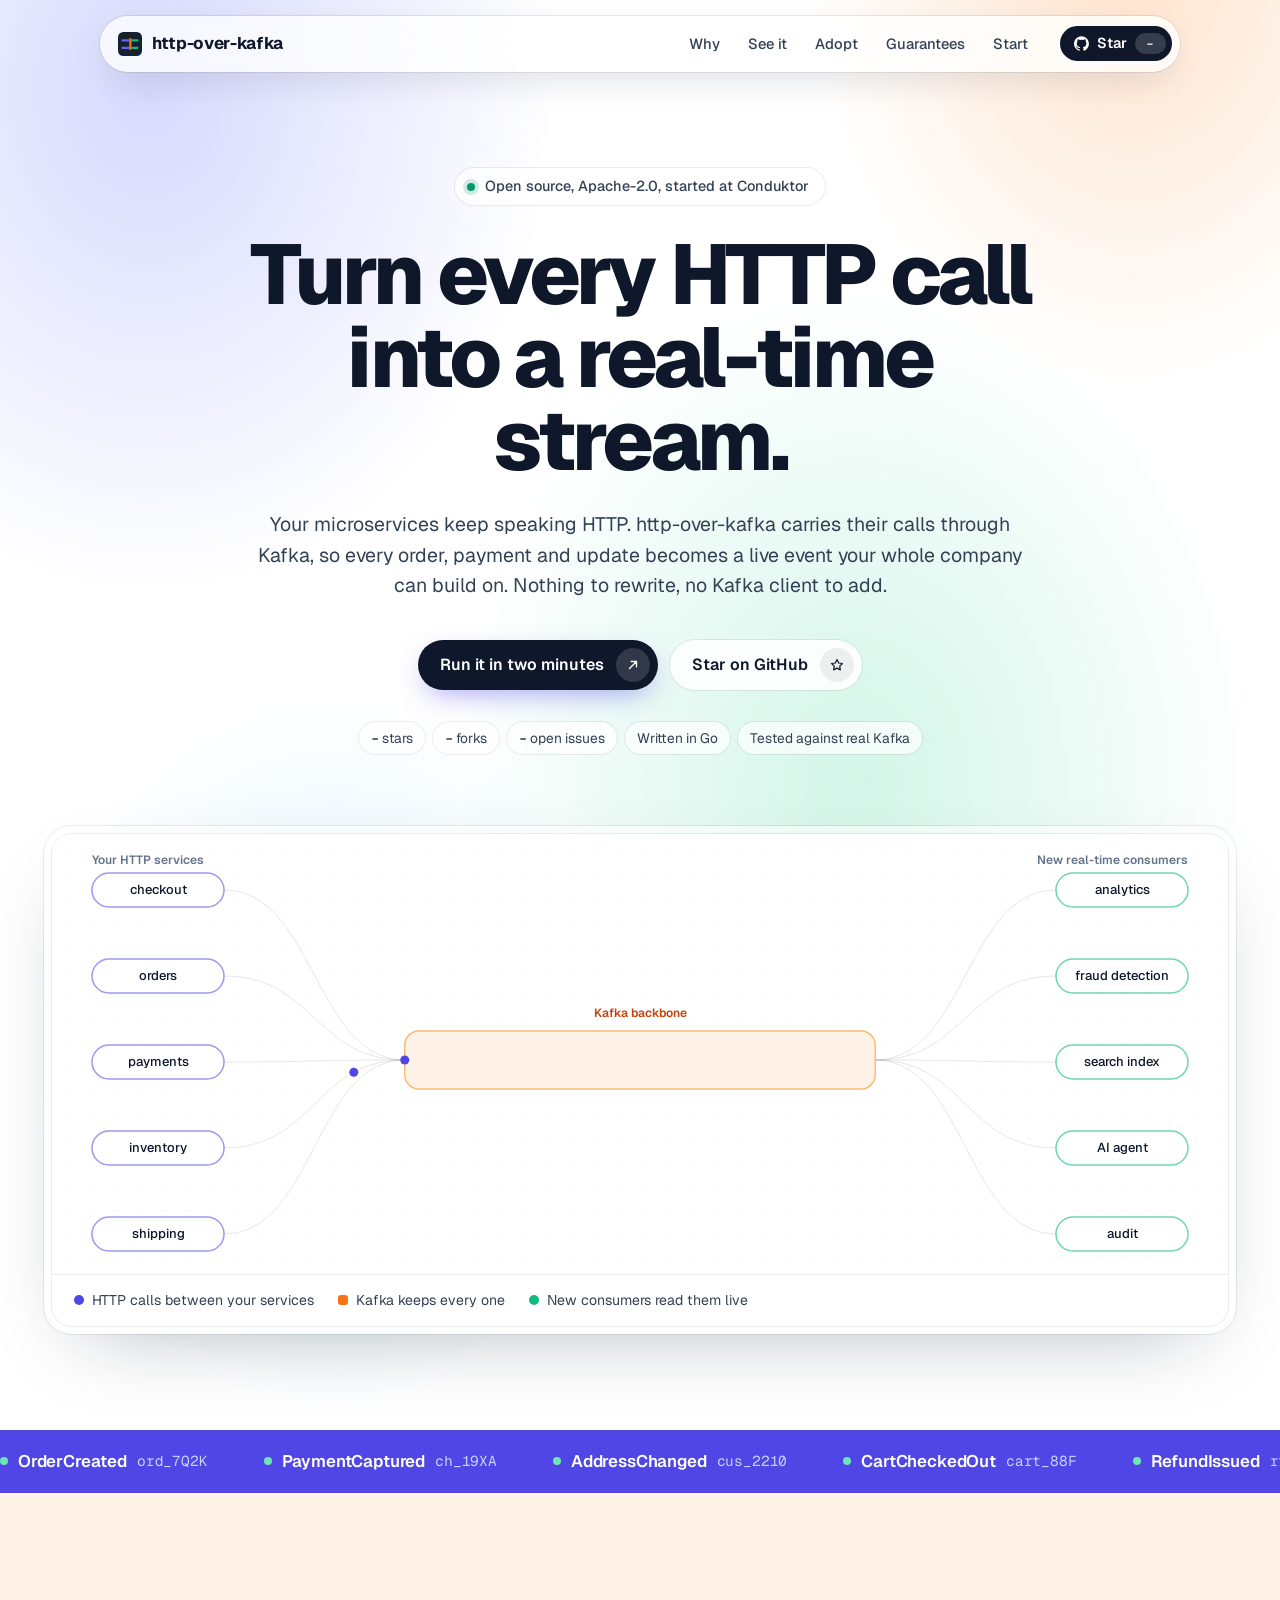
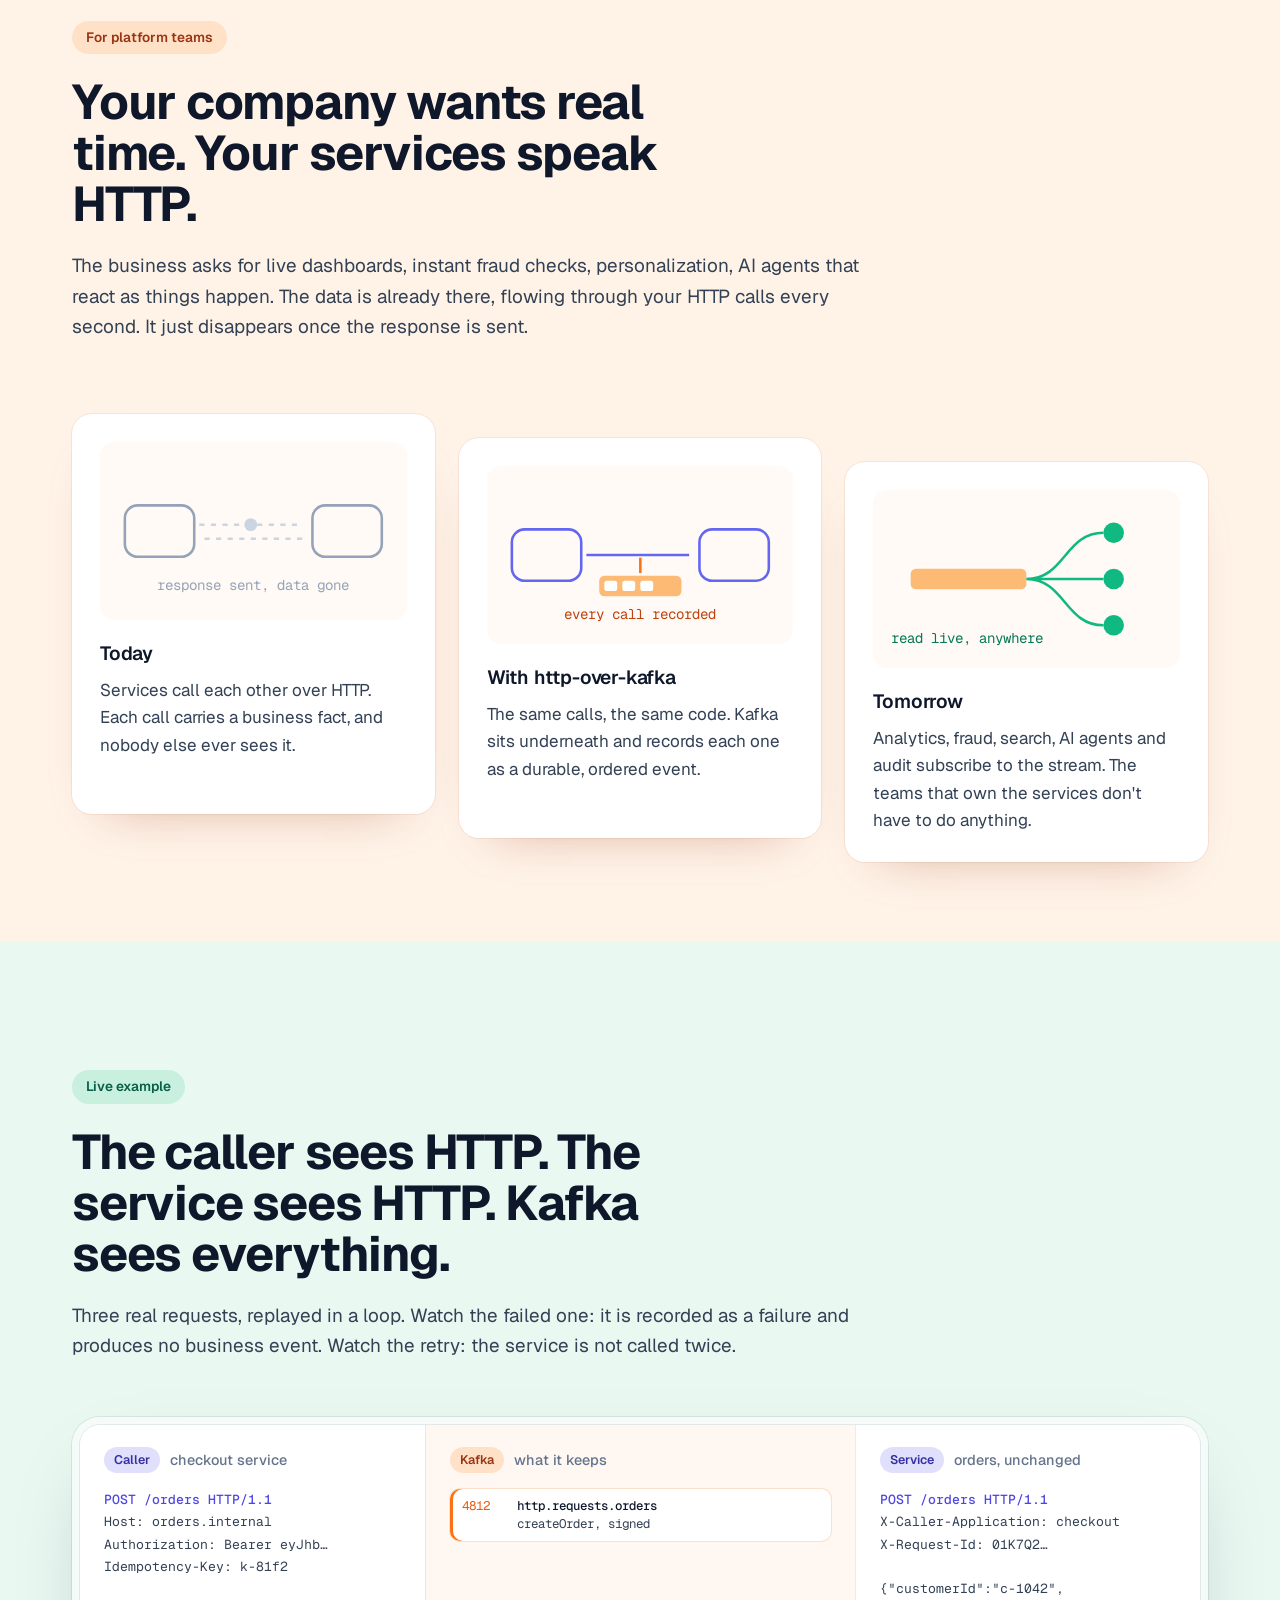
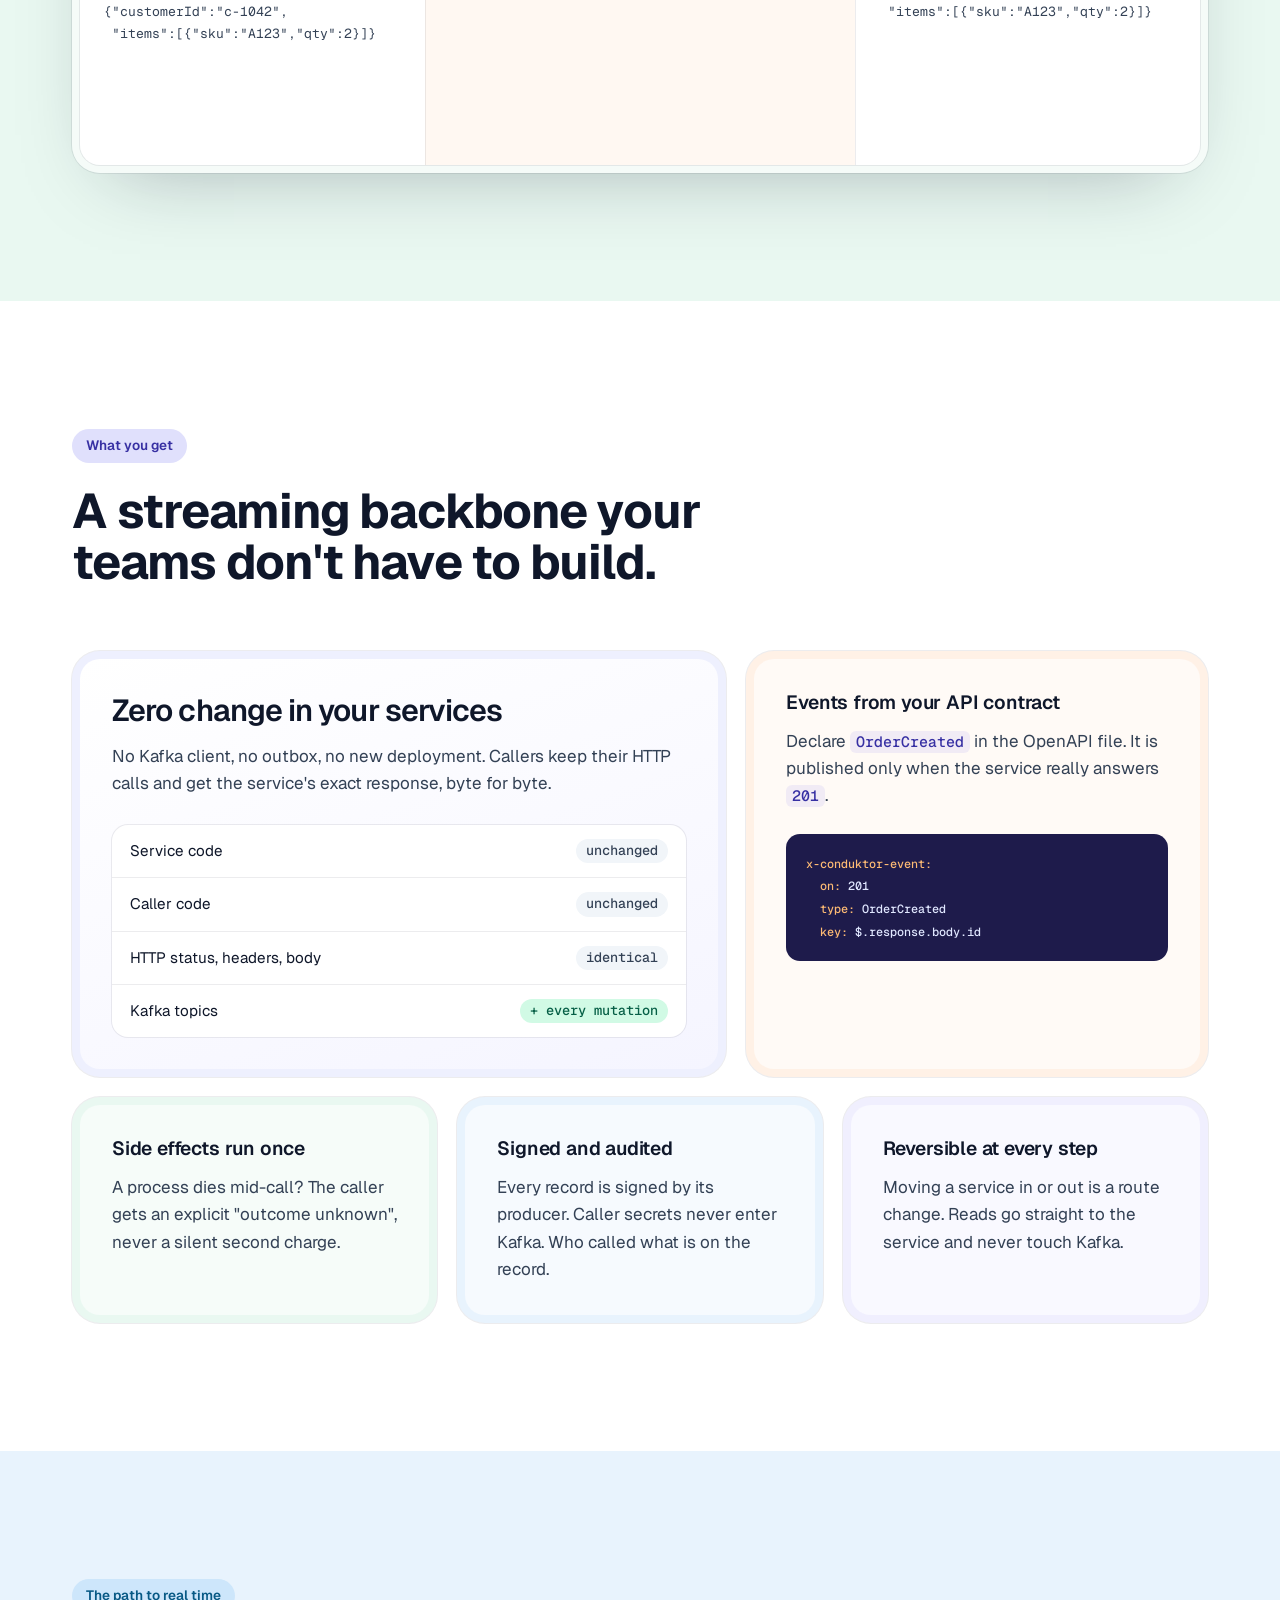
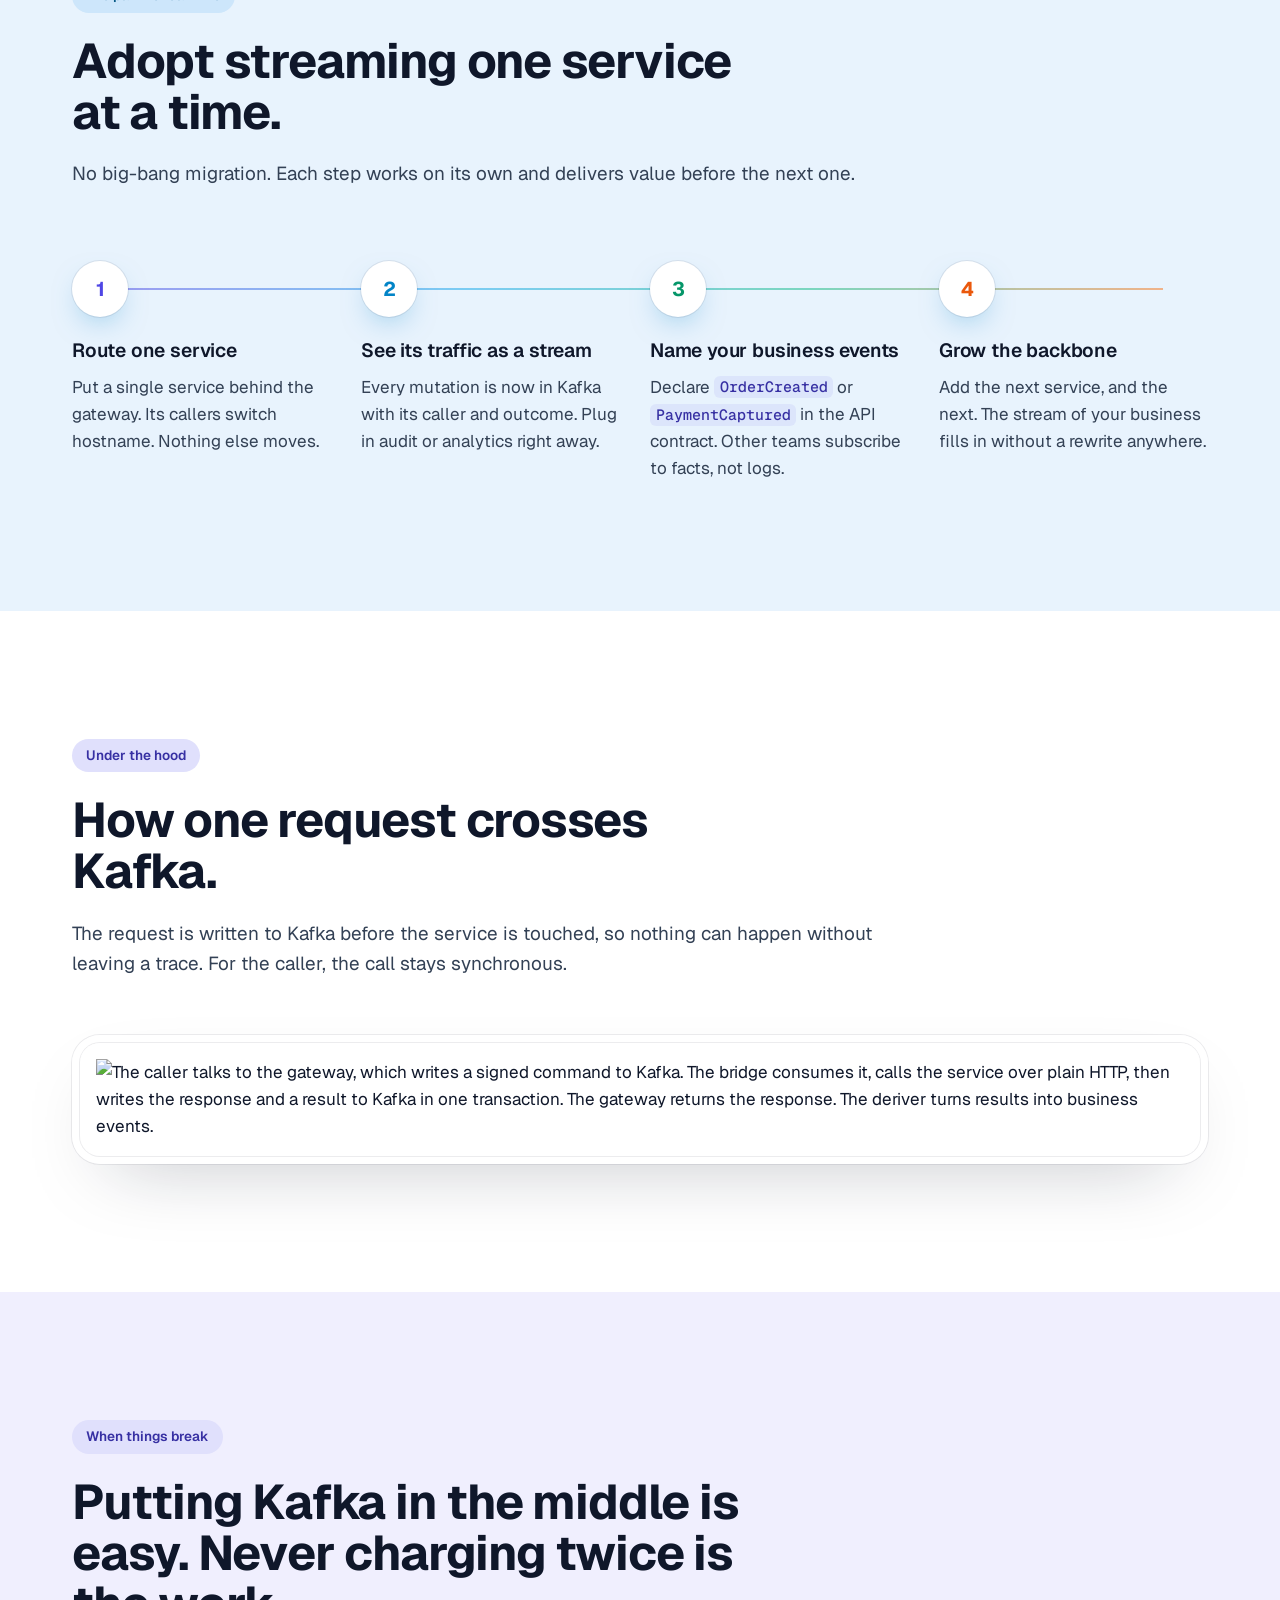
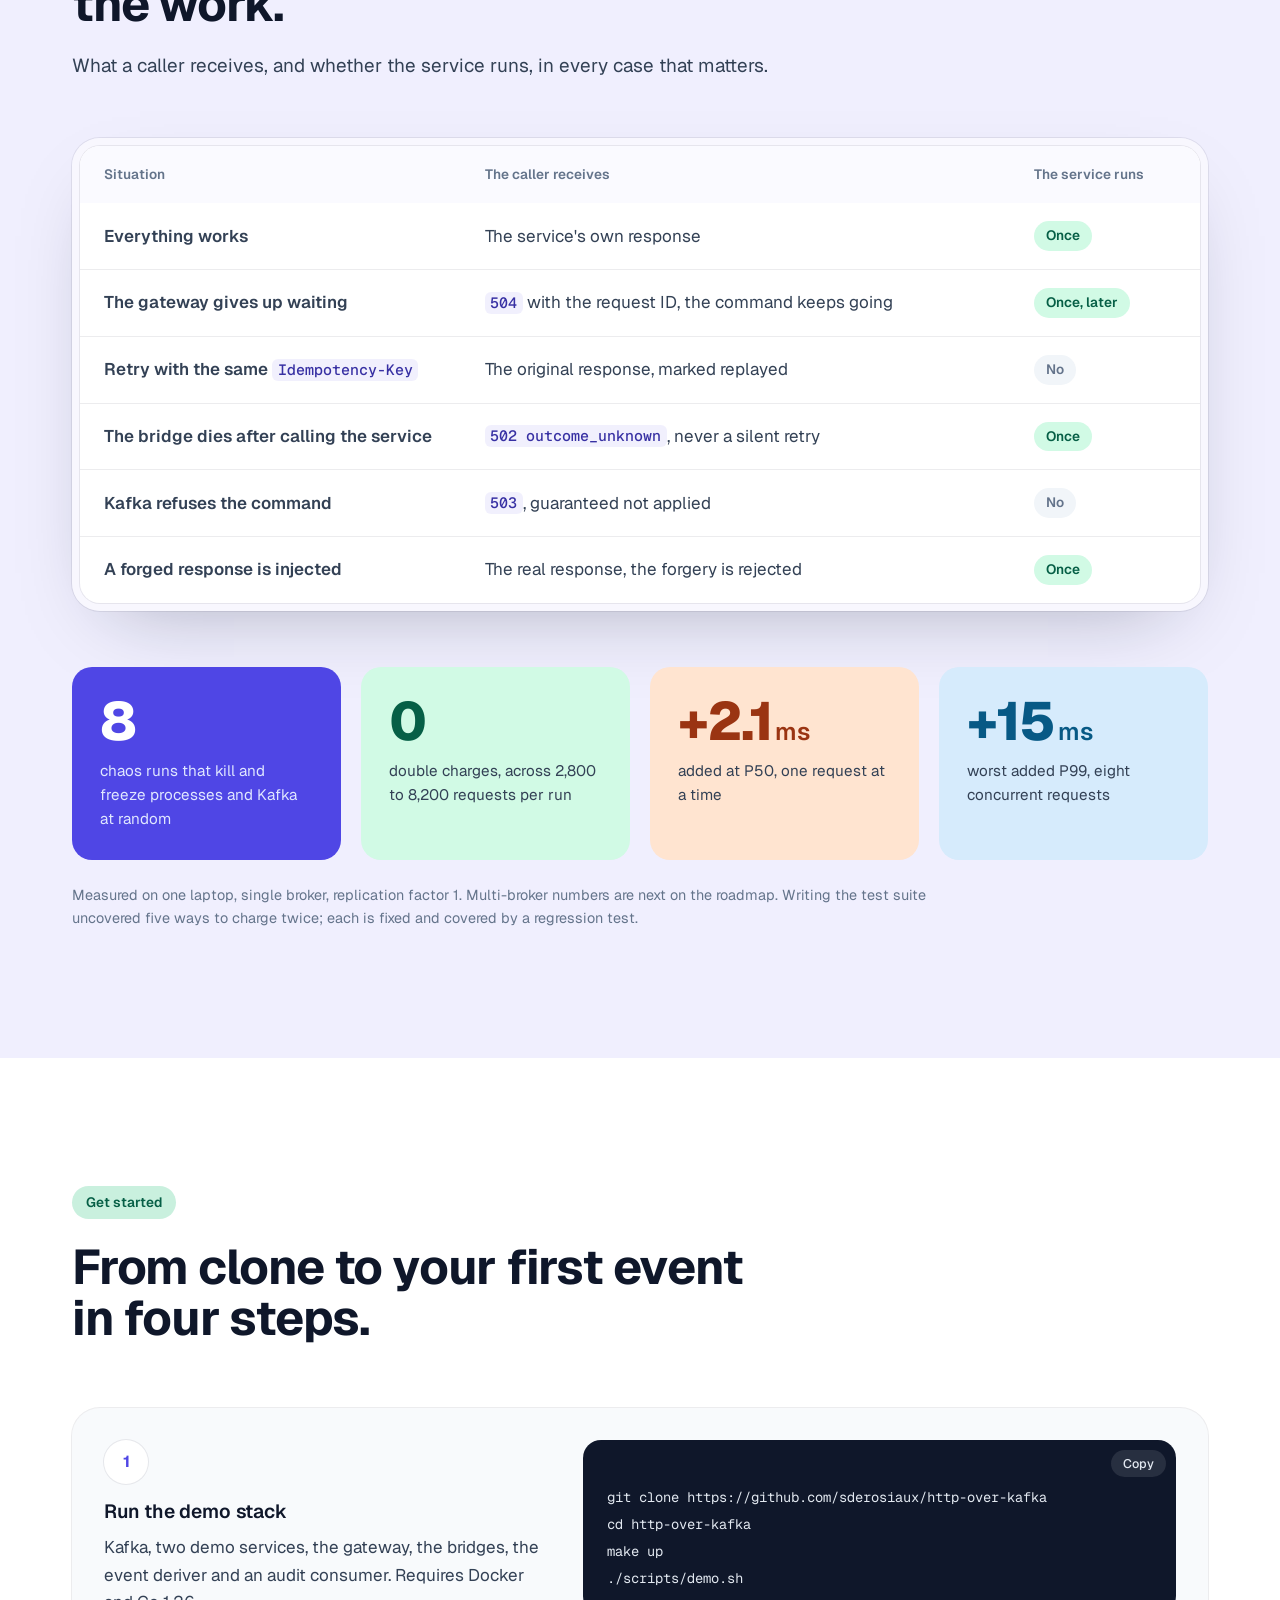
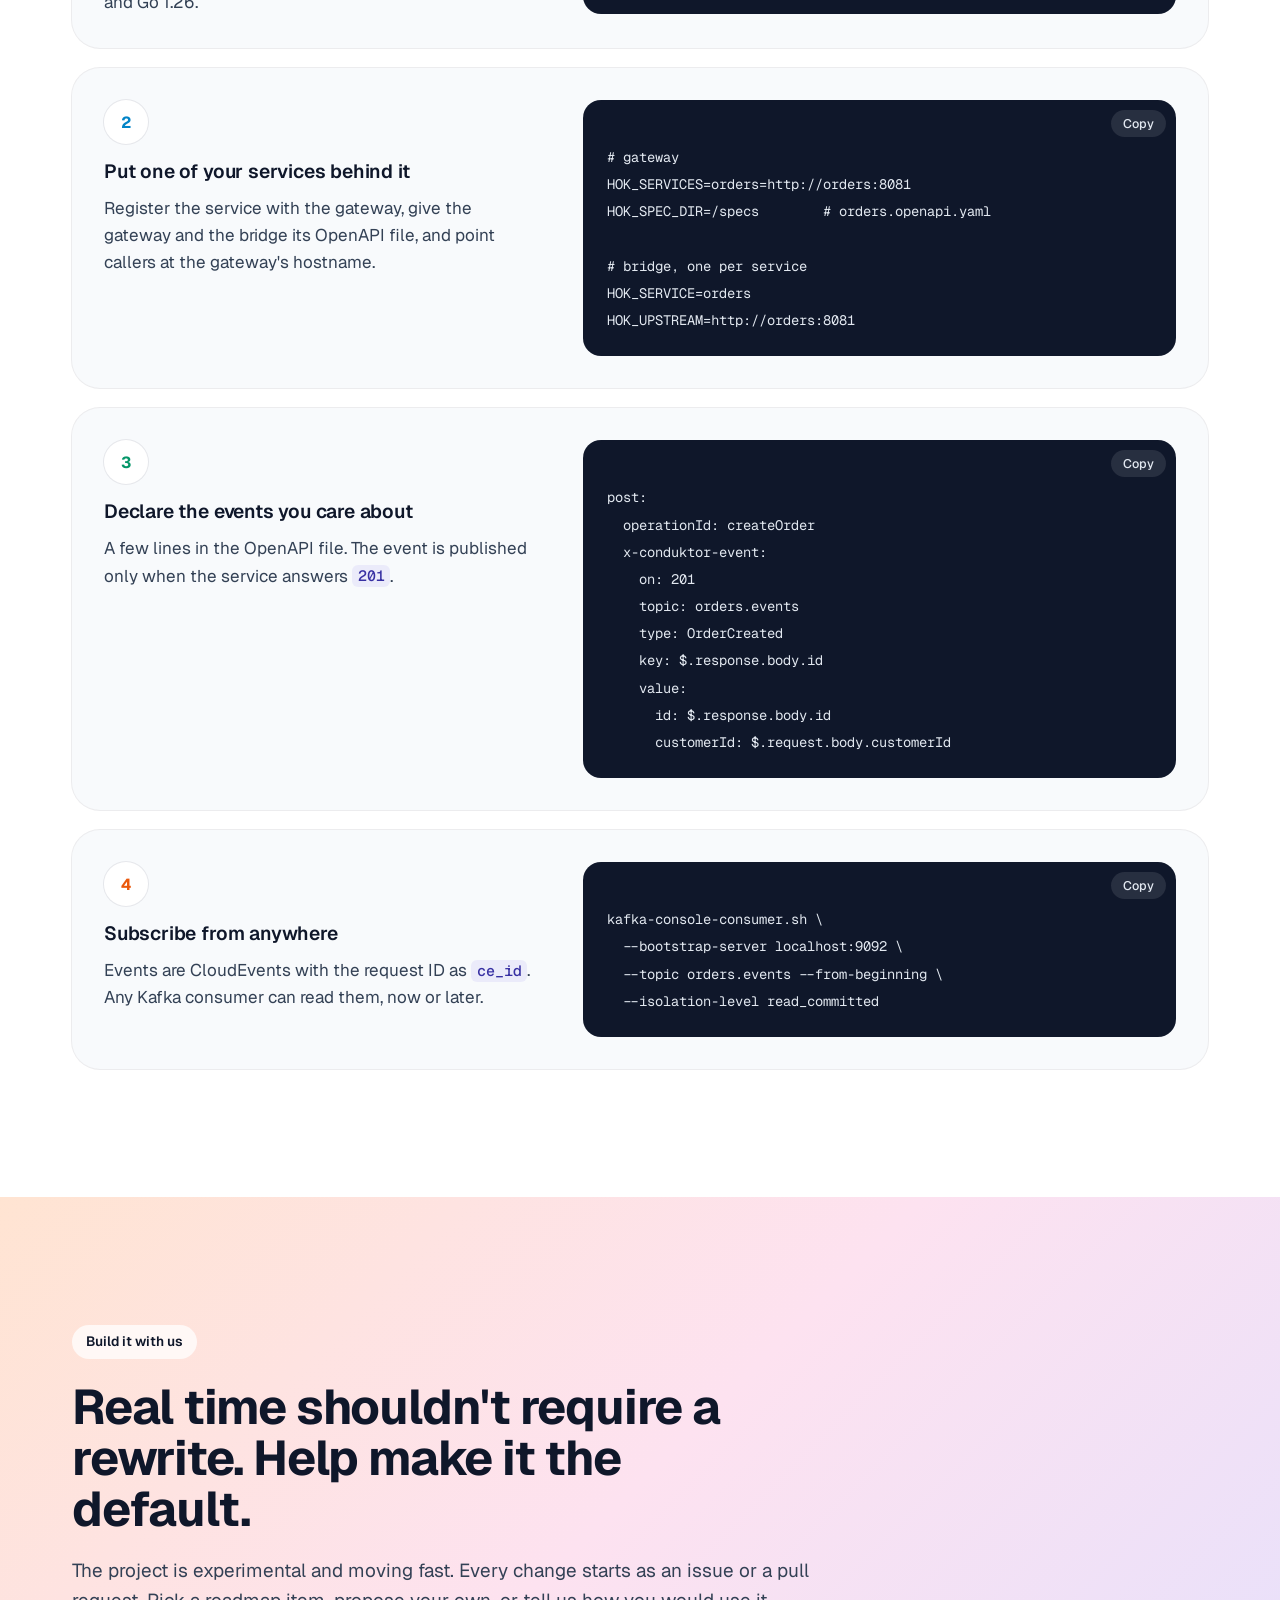
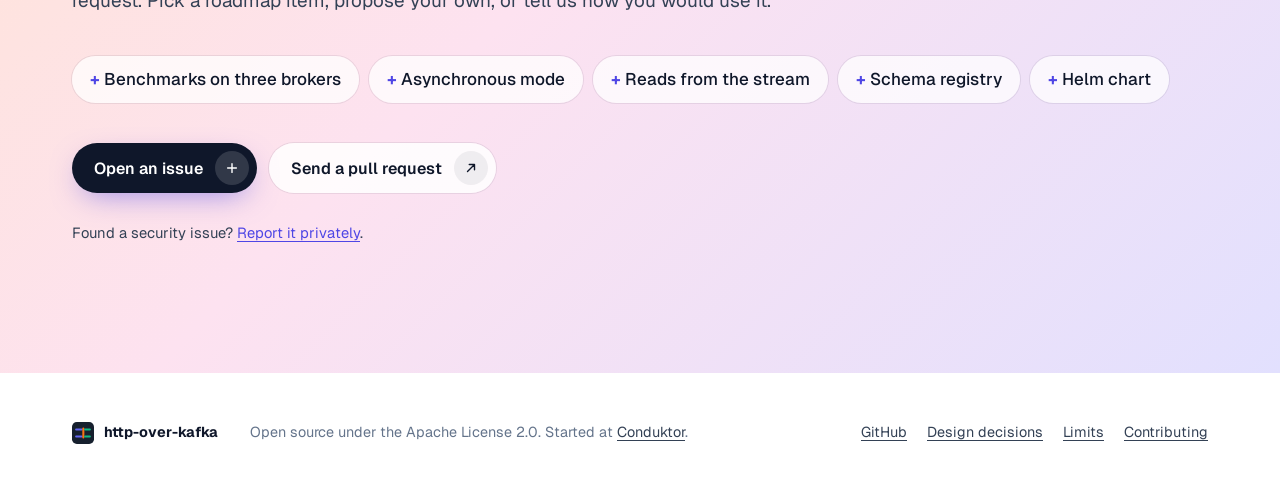
==== commit 22381694: "Redesign the website around the move to real time Animated stage showing services, the Kafka backbon" ====
--- a/site/index.html
+++ b/site/index.html
@@ -3,195 +3,296 @@
 <head>
   <meta charset="utf-8">
   <meta name="viewport" content="width=device-width, initial-scale=1">
-  <title>http-over-kafka: put Kafka under your HTTP services</title>
-  <meta name="description" content="Route the HTTP calls between your microservices through Kafka without changing them. Every mutation becomes a real-time stream, with at-most-once side effects and business events declared in OpenAPI.">
+  <title>http-over-kafka: turn every HTTP call into a real-time stream</title>
+  <meta name="description" content="Route the HTTP calls between your microservices through Kafka without changing them. Every business action becomes a real-time stream your company can build on.">
   <meta property="og:title" content="http-over-kafka">
-  <meta property="og:description" content="Put Kafka under your HTTP services without changing them.">
+  <meta property="og:description" content="Turn every HTTP call into a real-time stream. Change nothing in your services.">
   <meta property="og:type" content="website">
   <meta property="og:url" content="https://sderosiaux.github.io/http-over-kafka/">
+  <meta property="og:image" content="https://sderosiaux.github.io/http-over-kafka/og.png">
+  <meta name="twitter:card" content="summary_large_image">
   <link rel="icon" href="favicon.svg" type="image/svg+xml">
   <link rel="preconnect" href="https://fonts.googleapis.com">
   <link rel="preconnect" href="https://fonts.gstatic.com" crossorigin>
-  <link href="https://fonts.googleapis.com/css2?family=IBM+Plex+Mono:wght@400;500&family=IBM+Plex+Sans+Condensed:wght@500;600;700&family=IBM+Plex+Sans:wght@400;500;600&display=swap" rel="stylesheet">
+  <link href="https://fonts.googleapis.com/css2?family=Geist:wght@400;500;600;700;800&family=Geist+Mono:wght@400;500&display=swap" rel="stylesheet">
   <link rel="stylesheet" href="styles.css">
+  <script>document.documentElement.classList.add("js")</script>
 </head>
 <body>
 
-<header class="topbar">
-  <div class="topbar-inner">
+<header class="nav-wrap">
+  <nav class="nav" aria-label="Main">
     <a class="brand" href="#top" aria-label="http-over-kafka home">
-      <img src="favicon.svg" alt="" width="26" height="26">
+      <img src="favicon.svg" alt="" width="24" height="24">
       <span>http-over-kafka</span>
     </a>
-    <nav class="nav" aria-label="Sections">
-      <a href="#how">How it works</a>
+    <div class="nav-links">
+      <a href="#why">Why</a>
+      <a href="#see">See it</a>
+      <a href="#journey">Adopt</a>
       <a href="#guarantees">Guarantees</a>
-      <a href="#adopt">Get started</a>
-      <a href="#contribute">Contribute</a>
-    </nav>
-    <div class="community">
-      <a class="gh-btn" href="https://github.com/sderosiaux/http-over-kafka" data-gh="stars-link">
-        <svg viewBox="0 0 16 16" width="16" height="16" aria-hidden="true"><path fill="currentColor" d="M8 .2a8 8 0 0 0-2.5 15.6c.4 0 .5-.2.5-.4v-1.5c-2.2.5-2.7-1-2.7-1-.4-.9-.9-1.2-.9-1.2-.7-.5.1-.5.1-.5.8.1 1.2.8 1.2.8.7 1.3 1.9.9 2.4.7 0-.5.3-.9.5-1.1-1.8-.2-3.6-.9-3.6-4 0-.9.3-1.6.8-2.1-.1-.2-.4-1 .1-2.1 0 0 .7-.2 2.2.8a7.5 7.5 0 0 1 4 0c1.5-1 2.2-.8 2.2-.8.4 1.1.2 1.9.1 2.1.5.6.8 1.3.8 2.1 0 3.1-1.9 3.8-3.7 4 .3.3.6.8.6 1.5v2.2c0 .2.1.5.6.4A8 8 0 0 0 8 .2Z"/></svg>
-        <span>Star</span>
-        <span class="gh-count" data-gh="stars" aria-label="GitHub stars">–</span>
+      <a href="#start">Start</a>
+    </div>
+    <a class="gh-pill" href="https://github.com/sderosiaux/http-over-kafka">
+      <svg viewBox="0 0 16 16" width="15" height="15" aria-hidden="true"><path fill="currentColor" d="M8 .2a8 8 0 0 0-2.5 15.6c.4 0 .5-.2.5-.4v-1.5c-2.2.5-2.7-1-2.7-1-.4-.9-.9-1.2-.9-1.2-.7-.5.1-.5.1-.5.8.1 1.2.8 1.2.8.7 1.3 1.9.9 2.4.7 0-.5.3-.9.5-1.1-1.8-.2-3.6-.9-3.6-4 0-.9.3-1.6.8-2.1-.1-.2-.4-1 .1-2.1 0 0 .7-.2 2.2.8a7.5 7.5 0 0 1 4 0c1.5-1 2.2-.8 2.2-.8.4 1.1.2 1.9.1 2.1.5.6.8 1.3.8 2.1 0 3.1-1.9 3.8-3.7 4 .3.3.6.8.6 1.5v2.2c0 .2.1.5.6.4A8 8 0 0 0 8 .2Z"/></svg>
+      <span>Star</span>
+      <span class="gh-count" data-gh="stars">–</span>
+    </a>
+  </nav>
+</header>
+
+<main id="top">
+
+  <section class="hero">
+    <div class="hero-glow" aria-hidden="true"></div>
+    <div class="hero-inner">
+      <a class="hero-badge reveal" href="https://github.com/sderosiaux/http-over-kafka">
+        <span class="dot" aria-hidden="true"></span>
+        Open source, Apache-2.0, started at Conduktor
       </a>
-    </div>
-  </div>
-</header>
-
-<main id="top">
-
-  <section class="hero">
-    <div class="hero-copy">
-      <h1>Put Kafka under your HTTP services. Change nothing in them.</h1>
-      <p class="lede">http-over-kafka carries the calls between your microservices through Kafka. Callers still get the real response. Services still receive plain HTTP. And every order placed, payment taken or address changed becomes a real-time stream the rest of your company can build on.</p>
-      <div class="hero-actions">
-        <a class="btn btn-primary" href="#adopt">Run it in two minutes</a>
-        <a class="btn btn-quiet" href="https://github.com/sderosiaux/http-over-kafka">Read the code on GitHub</a>
-      </div>
-      <ul class="repo-stats" aria-label="Project at a glance">
+      <h1 class="reveal">Turn every HTTP call into a real-time stream.</h1>
+      <p class="hero-sub reveal">Your microservices keep speaking HTTP. http-over-kafka carries their calls through Kafka, so every order, payment and update becomes a live event your whole company can build on. Nothing to rewrite, no Kafka client to add.</p>
+      <div class="hero-cta reveal">
+        <a class="btn btn-ink" href="#start"><span>Run it in two minutes</span><span class="btn-icon" aria-hidden="true"><svg viewBox="0 0 16 16" width="14" height="14"><path d="M4 12 12 4M6 4h6v6" fill="none" stroke="currentColor" stroke-width="1.6" stroke-linecap="round" stroke-linejoin="round"/></svg></span></a>
+        <a class="btn btn-ghost" href="https://github.com/sderosiaux/http-over-kafka"><span>Star on GitHub</span><span class="btn-icon" aria-hidden="true"><svg viewBox="0 0 16 16" width="14" height="14"><path d="m8 1.8 1.9 3.9 4.3.6-3.1 3 .7 4.3L8 11.6l-3.8 2 .7-4.3-3.1-3 4.3-.6L8 1.8Z" fill="none" stroke="currentColor" stroke-width="1.4" stroke-linejoin="round"/></svg></span></a>
+      </div>
+      <ul class="hero-meta reveal" aria-label="Project at a glance">
         <li data-min="10"><strong data-gh="stars">–</strong> stars</li>
         <li data-min="5"><strong data-gh="forks">–</strong> forks</li>
         <li><a href="https://github.com/sderosiaux/http-over-kafka/issues"><strong data-gh="issues">–</strong> <span data-gh-label="issues">open issues</span></a></li>
-        <li>Apache-2.0</li>
-        <li>Go</li>
+        <li>Written in Go</li>
+        <li>Tested against real Kafka</li>
       </ul>
     </div>
 
-    <figure class="wire" aria-label="Animated example: an HTTP call crossing Kafka">
-      <div class="wire-grid">
-        <div class="pane pane-http">
-          <p class="pane-title">What the caller sees</p>
-          <pre class="term" data-term="caller"></pre>
+    <figure class="stage reveal" aria-label="Animation: HTTP services send calls through a Kafka backbone, and new consumers read the stream">
+      <div class="bezel">
+        <div class="bezel-core stage-core">
+          <canvas class="stage-canvas" data-stage></canvas>
+          <div class="stage-legend" aria-hidden="true">
+            <span><i class="sw sw-req"></i>HTTP calls between your services</span>
+            <span><i class="sw sw-log"></i>Kafka keeps every one</span>
+            <span><i class="sw sw-ev"></i>New consumers read them live</span>
+          </div>
         </div>
-        <div class="pane pane-log">
-          <p class="pane-title">What Kafka keeps</p>
-          <ol class="log" data-log></ol>
+      </div>
+    </figure>
+  </section>
+
+  <section class="ticker" aria-label="Examples of events produced from HTTP calls">
+    <div class="ticker-track" data-ticker>
+      <span>OrderCreated <em>ord_7Q2K</em></span>
+      <span>PaymentCaptured <em>ch_19XA</em></span>
+      <span>AddressChanged <em>cus_2210</em></span>
+      <span>CartCheckedOut <em>cart_88F</em></span>
+      <span>RefundIssued <em>rf_031</em></span>
+      <span>ShipmentDispatched <em>shp_5C1</em></span>
+      <span>SubscriptionRenewed <em>sub_77Q</em></span>
+      <span>InventoryReserved <em>sku_A123</em></span>
+    </div>
+  </section>
+
+  <section class="band band-peach" id="why">
+    <div class="wrap">
+      <div class="section-head reveal">
+        <span class="tag tag-peach">For platform teams</span>
+        <h2>Your company wants real time. Your services speak HTTP.</h2>
+        <p>The business asks for live dashboards, instant fraud checks, personalization, AI agents that react as things happen. The data is already there, flowing through your HTTP calls every second. It just disappears once the response is sent.</p>
+      </div>
+
+      <ol class="acts">
+        <li class="act reveal">
+          <div class="act-art" aria-hidden="true">
+            <svg viewBox="0 0 220 120"><g fill="none" stroke-width="2"><rect x="10" y="40" width="54" height="40" rx="10" stroke="#94a3b8"/><rect x="156" y="40" width="54" height="40" rx="10" stroke="#94a3b8"/><path d="M68 55h80M148 66H68" stroke="#cbd5e1" stroke-dasharray="4 5"/></g><circle cx="108" cy="55" r="5" fill="#cbd5e1"/><text x="110" y="106" text-anchor="middle" font-size="11" fill="#94a3b8" font-family="Geist Mono, monospace">response sent, data gone</text></svg>
+          </div>
+          <h3>Today</h3>
+          <p>Services call each other over HTTP. Each call carries a business fact, and nobody else ever sees it.</p>
+        </li>
+        <li class="act reveal">
+          <div class="act-art" aria-hidden="true">
+            <svg viewBox="0 0 220 120"><g fill="none" stroke-width="2"><rect x="10" y="40" width="54" height="40" rx="10" stroke="#6366f1"/><rect x="156" y="40" width="54" height="40" rx="10" stroke="#6366f1"/><path d="M68 60h80" stroke="#6366f1"/></g><rect x="78" y="76" width="64" height="16" rx="4" fill="#fdba74"/><rect x="82" y="80" width="10" height="8" rx="2" fill="#fff"/><rect x="96" y="80" width="10" height="8" rx="2" fill="#fff"/><rect x="110" y="80" width="10" height="8" rx="2" fill="#fff"/><path d="M110 62v12" stroke="#f97316" stroke-width="2"/><text x="110" y="110" text-anchor="middle" font-size="11" fill="#c2410c" font-family="Geist Mono, monospace">every call recorded</text></svg>
+          </div>
+          <h3>With http-over-kafka</h3>
+          <p>The same calls, the same code. Kafka sits underneath and records each one as a durable, ordered event.</p>
+        </li>
+        <li class="act reveal">
+          <div class="act-art" aria-hidden="true">
+            <svg viewBox="0 0 220 120"><rect x="20" y="52" width="90" height="16" rx="4" fill="#fdba74"/><g fill="none" stroke="#10b981" stroke-width="2"><path d="M110 60c30 0 30-36 60-36M110 60h60M110 60c30 0 30 36 60 36"/></g><g fill="#10b981"><circle cx="178" cy="24" r="8"/><circle cx="178" cy="60" r="8"/><circle cx="178" cy="96" r="8"/></g><text x="64" y="110" text-anchor="middle" font-size="11" fill="#047857" font-family="Geist Mono, monospace">read live, anywhere</text></svg>
+          </div>
+          <h3>Tomorrow</h3>
+          <p>Analytics, fraud, search, AI agents and audit subscribe to the stream. The teams that own the services don't have to do anything.</p>
+        </li>
+      </ol>
+    </div>
+  </section>
+
+  <section class="band band-mint" id="see">
+    <div class="wrap">
+      <div class="section-head reveal">
+        <span class="tag tag-mint">Live example</span>
+        <h2>The caller sees HTTP. The service sees HTTP. Kafka sees everything.</h2>
+        <p>Three real requests, replayed in a loop. Watch the failed one: it is recorded as a failure and produces no business event. Watch the retry: the service is not called twice.</p>
+      </div>
+      <figure class="bezel reveal">
+        <div class="bezel-core wire-grid">
+          <div class="pane">
+            <p class="pane-title"><span class="pill pill-req">Caller</span> checkout service</p>
+            <pre class="term" data-term="caller"></pre>
+          </div>
+          <div class="pane pane-log">
+            <p class="pane-title"><span class="pill pill-log">Kafka</span> what it keeps</p>
+            <ol class="log" data-log></ol>
+          </div>
+          <div class="pane">
+            <p class="pane-title"><span class="pill pill-req">Service</span> orders, unchanged</p>
+            <pre class="term" data-term="service"></pre>
+          </div>
         </div>
-        <div class="pane pane-http">
-          <p class="pane-title">What the service sees</p>
-          <pre class="term" data-term="service"></pre>
+      </figure>
+    </div>
+  </section>
+
+  <section class="band band-white">
+    <div class="wrap">
+      <div class="section-head reveal">
+        <span class="tag tag-indigo">What you get</span>
+        <h2>A streaming backbone your teams don't have to build.</h2>
+      </div>
+      <div class="bento">
+        <article class="cell cell-a reveal">
+          <div class="cell-core">
+            <h3>Zero change in your services</h3>
+            <p>No Kafka client, no outbox, no new deployment. Callers keep their HTTP calls and get the service's exact response, byte for byte.</p>
+            <div class="diff" aria-hidden="true">
+              <div class="diff-row"><span>Service code</span><span class="diff-v same">unchanged</span></div>
+              <div class="diff-row"><span>Caller code</span><span class="diff-v same">unchanged</span></div>
+              <div class="diff-row"><span>HTTP status, headers, body</span><span class="diff-v same">identical</span></div>
+              <div class="diff-row"><span>Kafka topics</span><span class="diff-v new">+ every mutation</span></div>
+            </div>
+          </div>
+        </article>
+        <article class="cell cell-b reveal">
+          <div class="cell-core">
+            <h3>Events from your API contract</h3>
+            <p>Declare <code>OrderCreated</code> in the OpenAPI file. It is published only when the service really answers <code>201</code>.</p>
+            <pre class="mini-code"><code><span class="k">x-conduktor-event:</span>
+  <span class="k">on:</span> 201
+  <span class="k">type:</span> OrderCreated
+  <span class="k">key:</span> $.response.body.id</code></pre>
+          </div>
+        </article>
+        <article class="cell cell-c reveal">
+          <div class="cell-core">
+            <h3>Side effects run once</h3>
+            <p>A process dies mid-call? The caller gets an explicit "outcome unknown", never a silent second charge.</p>
+          </div>
+        </article>
+        <article class="cell cell-d reveal">
+          <div class="cell-core">
+            <h3>Signed and audited</h3>
+            <p>Every record is signed by its producer. Caller secrets never enter Kafka. Who called what is on the record.</p>
+          </div>
+        </article>
+        <article class="cell cell-e reveal">
+          <div class="cell-core">
+            <h3>Reversible at every step</h3>
+            <p>Moving a service in or out is a route change. Reads go straight to the service and never touch Kafka.</p>
+          </div>
+        </article>
+      </div>
+    </div>
+  </section>
+
+  <section class="band band-sky" id="journey">
+    <div class="wrap">
+      <div class="section-head reveal">
+        <span class="tag tag-sky">The path to real time</span>
+        <h2>Adopt streaming one service at a time.</h2>
+        <p>No big-bang migration. Each step works on its own and delivers value before the next one.</p>
+      </div>
+      <ol class="journey">
+        <li class="reveal"><span class="j-num">1</span><h3>Route one service</h3><p>Put a single service behind the gateway. Its callers switch hostname. Nothing else moves.</p></li>
+        <li class="reveal"><span class="j-num">2</span><h3>See its traffic as a stream</h3><p>Every mutation is now in Kafka with its caller and outcome. Plug in audit or analytics right away.</p></li>
+        <li class="reveal"><span class="j-num">3</span><h3>Name your business events</h3><p>Declare <code>OrderCreated</code> or <code>PaymentCaptured</code> in the API contract. Other teams subscribe to facts, not logs.</p></li>
+        <li class="reveal"><span class="j-num">4</span><h3>Grow the backbone</h3><p>Add the next service, and the next. The stream of your business fills in without a rewrite anywhere.</p></li>
+      </ol>
+    </div>
+  </section>
+
+  <section class="band band-white" id="how">
+    <div class="wrap">
+      <div class="section-head reveal">
+        <span class="tag tag-indigo">Under the hood</span>
+        <h2>How one request crosses Kafka.</h2>
+        <p>The request is written to Kafka before the service is touched, so nothing can happen without leaving a trace. For the caller, the call stays synchronous.</p>
+      </div>
+      <figure class="bezel reveal">
+        <div class="bezel-core diagram-core">
+          <img class="diagram" src="architecture.svg" alt="The caller talks to the gateway, which writes a signed command to Kafka. The bridge consumes it, calls the service over plain HTTP, then writes the response and a result to Kafka in one transaction. The gateway returns the response. The deriver turns results into business events." loading="lazy">
         </div>
-      </div>
-      <figcaption>Three requests, replayed in a loop. The failed one is recorded as a failure and produces no business event.</figcaption>
-    </figure>
-  </section>
-
-  <section class="band problem" aria-labelledby="problem-title">
-    <div class="wrap">
-      <h2 id="problem-title">Your business already happens over HTTP. Kafka doesn't see it.</h2>
-      <p class="section-lede">The data that matters flows through request and response, then disappears. Getting it into Kafka usually means one of three projects.</p>
-      <table class="compare">
-        <thead>
-          <tr><th scope="col">Approach</th><th scope="col">What it costs</th><th scope="col">What you still miss</th></tr>
-        </thead>
-        <tbody>
-          <tr><th scope="row">Rewrite services to publish events</th><td data-label="Cost">A Kafka client, an outbox and a schema in every service, team by team, for months</td><td data-label="Still missing">Every service not rewritten yet</td></tr>
-          <tr><th scope="row">Change data capture on each database</th><td data-label="Cost">Access to every team's database and a connector per store</td><td data-label="Still missing">Who called, which operation, and every request that failed</td></tr>
-          <tr><th scope="row">Log traffic from the API gateway</th><td data-label="Cost">Little: a plugin</td><td data-label="Still missing">Completeness. Logs are batched and dropped when Kafka is slow</td></tr>
-          <tr class="ours"><th scope="row">http-over-kafka</th><td data-label="Cost">A gateway in front, a bridge per service, an OpenAPI file you already have</td><td data-label="Effect">Services and teams keep working exactly as before</td></tr>
-        </tbody>
-      </table>
-    </div>
-  </section>
-
-  <section class="band" aria-labelledby="gain-title">
-    <div class="wrap split">
-      <div>
-        <h2 id="gain-title">What stays the same</h2>
-        <ul class="ticks">
-          <li>Your services keep their code, their frameworks and their deployments. No Kafka client.</li>
-          <li>Callers keep sending HTTP and get the service's real status, headers and body.</li>
-          <li><code>GET</code> requests go straight to the service. Kafka never sees them.</li>
-          <li>Moving a service in or out is a route change. You can go back the same way.</li>
-        </ul>
-      </div>
-      <div>
-        <h2>What you gain</h2>
-        <ul class="ticks ticks-gain">
-          <li>A durable, replayable stream of every mutation, with who called and what happened.</li>
-          <li>Business events like <code>OrderCreated</code>, declared in OpenAPI, published as they happen.</li>
-          <li>New consumers (analytics, search, fraud, AI agents, audit) without asking the owning team.</li>
-          <li>Safer side effects: one execution per request, idempotent retries, signed records.</li>
-        </ul>
-      </div>
-    </div>
-  </section>
-
-  <section class="band how" id="how" aria-labelledby="how-title">
-    <div class="wrap">
-      <h2 id="how-title">How a request crosses Kafka</h2>
-      <p class="section-lede">For the caller the call stays synchronous. Underneath, the request is written to Kafka before the service is touched, so nothing can happen without leaving a trace.</p>
-      <img class="diagram" src="architecture.svg" alt="Architecture: the caller talks to the gateway, which writes a signed command to Kafka. The bridge consumes it, calls the service over plain HTTP, then writes the response and a result to Kafka in one transaction. The gateway returns the response. The deriver turns results into business events and any consumer can read the stream." loading="lazy">
+      </figure>
+    </div>
+  </section>
+
+  <section class="band band-lavender" id="guarantees">
+    <div class="wrap">
+      <div class="section-head reveal">
+        <span class="tag tag-indigo">When things break</span>
+        <h2>Putting Kafka in the middle is easy. Never charging twice is the work.</h2>
+        <p>What a caller receives, and whether the service runs, in every case that matters.</p>
+      </div>
+      <div class="bezel reveal">
+        <div class="bezel-core table-core">
+          <table class="outcomes">
+            <thead><tr><th scope="col">Situation</th><th scope="col">The caller receives</th><th scope="col">The service runs</th></tr></thead>
+            <tbody>
+              <tr><td>Everything works</td><td>The service's own response</td><td><span class="runs runs-1">Once</span></td></tr>
+              <tr><td>The gateway gives up waiting</td><td><code>504</code> with the request ID, the command keeps going</td><td><span class="runs runs-1">Once, later</span></td></tr>
+              <tr><td>Retry with the same <code>Idempotency-Key</code></td><td>The original response, marked replayed</td><td><span class="runs runs-0">No</span></td></tr>
+              <tr><td>The bridge dies after calling the service</td><td><code>502 outcome_unknown</code>, never a silent retry</td><td><span class="runs runs-1">Once</span></td></tr>
+              <tr><td>Kafka refuses the command</td><td><code>503</code>, guaranteed not applied</td><td><span class="runs runs-0">No</span></td></tr>
+              <tr><td>A forged response is injected</td><td>The real response, the forgery is rejected</td><td><span class="runs runs-1">Once</span></td></tr>
+            </tbody>
+          </table>
+        </div>
+      </div>
+
+      <div class="stats">
+        <div class="stat stat-indigo reveal"><span class="stat-n" data-count="8">8</span><span class="stat-l">chaos runs that kill and freeze processes and Kafka at random</span></div>
+        <div class="stat stat-mint reveal"><span class="stat-n">0</span><span class="stat-l">double charges, across 2,800 to 8,200 requests per run</span></div>
+        <div class="stat stat-peach reveal"><span class="stat-n">+2.1<small>ms</small></span><span class="stat-l">added at P50, one request at a time</span></div>
+        <div class="stat stat-sky reveal"><span class="stat-n">+15<small>ms</small></span><span class="stat-l">worst added P99, eight concurrent requests</span></div>
+      </div>
+      <p class="fine reveal">Measured on one laptop, single broker, replication factor 1. Multi-broker numbers are next on the roadmap. Writing the test suite uncovered five ways to charge twice; each is fixed and covered by a regression test.</p>
+    </div>
+  </section>
+
+  <section class="band band-white" id="start">
+    <div class="wrap">
+      <div class="section-head reveal">
+        <span class="tag tag-mint">Get started</span>
+        <h2>From clone to your first event in four steps.</h2>
+      </div>
       <ol class="steps">
-        <li><h3>The caller sends plain HTTP</h3><p>The gateway checks the caller's token, finds the operation in the service's OpenAPI and strips secrets like <code>Authorization</code>.</p></li>
-        <li><h3>The command is written first</h3><p>A signed command lands in <code>http.requests.orders</code>, acknowledged by Kafka before anything else happens.</p></li>
-        <li><h3>The bridge calls your service, once</h3><p>It records that the call is starting, then sends an ordinary HTTP request. Your service never knows Kafka was involved.</p></li>
-        <li><h3>Response and result are stored together</h3><p>One Kafka transaction holds the response, the result (<code>CreateOrderSucceeded</code>) and the deduplication state.</p></li>
-        <li><h3>The caller gets the real answer</h3><p>Same status, same headers, same bytes. Meanwhile the deriver publishes <code>OrderCreated</code> if your OpenAPI declares it.</p></li>
-      </ol>
-    </div>
-  </section>
-
-  <section class="band guarantees" id="guarantees" aria-labelledby="g-title">
-    <div class="wrap">
-      <h2 id="g-title">What happens when things break</h2>
-      <p class="section-lede">Putting Kafka between two services is easy. Not charging a card twice when a process dies halfway is the actual work. These are the answers a caller gets, and whether the service runs.</p>
-      <div class="table-scroll">
-        <table class="outcomes">
-          <thead><tr><th scope="col">Situation</th><th scope="col">The caller receives</th><th scope="col">The service runs</th></tr></thead>
-          <tbody>
-            <tr><td>Everything works</td><td>The service's own response</td><td class="n1">Once</td></tr>
-            <tr><td>The gateway gives up waiting</td><td><code>504</code> with the request ID. The command keeps running</td><td class="n1">Once, later</td></tr>
-            <tr><td>Retry with the same <code>Idempotency-Key</code></td><td>The original response, marked <code>Idempotent-Replayed</code></td><td class="n0">No</td></tr>
-            <tr><td>Same key, different body</td><td><code>422</code></td><td class="n0">No</td></tr>
-            <tr><td>The bridge dies after calling the service</td><td><code>502 outcome_unknown</code>, never a silent retry</td><td class="n1">Once</td></tr>
-            <tr><td>Kafka refuses the command</td><td><code>503</code>, guaranteed not applied</td><td class="n0">No</td></tr>
-            <tr><td>A forged response is injected into Kafka</td><td>The real response. The forgery is rejected</td><td class="n1">Once</td></tr>
-          </tbody>
-        </table>
-      </div>
-
-      <div class="proof">
-        <div class="proof-text">
-          <h3>We tried hard to break it</h3>
-          <p>The end-to-end suite builds the real binaries and attacks them: processes killed and frozen at random, Kafka paused, partitions added, state wiped, records forged. The payment service's own debit counter is the judge.</p>
-          <p>Writing it uncovered five ways to debit a card twice, all through operator actions. Each one is fixed and has a regression test.</p>
-        </div>
-        <dl class="figures">
-          <div><dt>Chaos runs, 2,800 to 8,200 requests each</dt><dd>8</dd></div>
-          <div><dt>Double debits across all of them</dt><dd>0</dd></div>
-          <div><dt>Added latency at P50, one request at a time</dt><dd>+2.1 ms</dd></div>
-          <div><dt>Worst added latency at P99, eight concurrent requests</dt><dd>+15 ms</dd></div>
-        </dl>
-        <p class="fine">Latency measured on one laptop, single broker, replication factor 1. Expect more with three replicas; that measurement is next on the roadmap.</p>
-      </div>
-    </div>
-  </section>
-
-  <section class="band adopt" id="adopt" aria-labelledby="adopt-title">
-    <div class="wrap">
-      <h2 id="adopt-title">Get started in four steps</h2>
-      <ol class="adopt-steps">
-        <li>
-          <div class="step-text"><h3>Run the demo stack</h3><p>Kafka, two demo services, the gateway, the bridges, the deriver and the audit consumer. Requires Docker and Go 1.26.</p></div>
+        <li class="step reveal">
+          <div class="step-text"><span class="j-num">1</span><h3>Run the demo stack</h3><p>Kafka, two demo services, the gateway, the bridges, the event deriver and an audit consumer. Requires Docker and Go 1.26.</p></div>
           <div class="code"><button class="copy" type="button">Copy</button><pre><code>git clone https://github.com/sderosiaux/http-over-kafka
 cd http-over-kafka
 make up
 ./scripts/demo.sh</code></pre></div>
         </li>
-        <li>
-          <div class="step-text"><h3>Put one of your services behind the gateway</h3><p>Register it with the gateway and give both the gateway and its bridge the service's OpenAPI file. Callers switch to the gateway's hostname.</p></div>
+        <li class="step reveal">
+          <div class="step-text"><span class="j-num">2</span><h3>Put one of your services behind it</h3><p>Register the service with the gateway, give the gateway and the bridge its OpenAPI file, and point callers at the gateway's hostname.</p></div>
           <div class="code"><button class="copy" type="button">Copy</button><pre><code># gateway
 HOK_SERVICES=orders=http://orders:8081
-HOK_SPEC_DIR=/specs        # contains orders.openapi.yaml
+HOK_SPEC_DIR=/specs        # orders.openapi.yaml
 
 # bridge, one per service
 HOK_SERVICE=orders
 HOK_UPSTREAM=http://orders:8081</code></pre></div>
         </li>
-        <li>
-          <div class="step-text"><h3>Declare the events you care about</h3><p>A few lines in the OpenAPI file. The event is published only when the service actually answers <code>201</code>.</p></div>
+        <li class="step reveal">
+          <div class="step-text"><span class="j-num">3</span><h3>Declare the events you care about</h3><p>A few lines in the OpenAPI file. The event is published only when the service answers <code>201</code>.</p></div>
           <div class="code"><button class="copy" type="button">Copy</button><pre><code>post:
   operationId: createOrder
   x-conduktor-event:
@@ -201,52 +302,38 @@
     key: $.response.body.id
     value:
       id: $.response.body.id
-      customerId: $.request.body.customerId
-      items: $.request.body.items</code></pre></div>
-        </li>
-        <li>
-          <div class="step-text"><h3>Subscribe from anywhere</h3><p>Events are CloudEvents with the request ID as <code>ce_id</code>. Any Kafka consumer can read them, now or later.</p></div>
-          <div class="code"><button class="copy" type="button">Copy</button><pre><code>kafka-console-consumer.sh --bootstrap-server localhost:9092 \
+      customerId: $.request.body.customerId</code></pre></div>
+        </li>
+        <li class="step reveal">
+          <div class="step-text"><span class="j-num">4</span><h3>Subscribe from anywhere</h3><p>Events are CloudEvents with the request ID as <code>ce_id</code>. Any Kafka consumer can read them, now or later.</p></div>
+          <div class="code"><button class="copy" type="button">Copy</button><pre><code>kafka-console-consumer.sh \
+  --bootstrap-server localhost:9092 \
   --topic orders.events --from-beginning \
-  --isolation-level read_committed \
-  --property print.headers=true</code></pre></div>
+  --isolation-level read_committed</code></pre></div>
         </li>
       </ol>
     </div>
   </section>
 
-  <section class="band limits" aria-labelledby="limits-title">
-    <div class="wrap split">
-      <div>
-        <h2 id="limits-title">Where it stands</h2>
-        <p>The project is experimental. It is built to evaluate the approach on real services, and it is honest about what is not done yet.</p>
-        <p><a href="https://github.com/sderosiaux/http-over-kafka#status-and-limits">Read all the limits and design decisions</a></p>
-      </div>
-      <ul class="plain">
-        <li>Kafka is in the write path: if Kafka is down, mutations fail and reads keep working.</li>
-        <li>No double execution relies on callers retrying with an <code>Idempotency-Key</code>.</li>
-        <li>Not yet measured on a multi-broker cluster with three replicas.</li>
-        <li>No WebSocket, server-sent events, streaming bodies or multipart.</li>
-      </ul>
-    </div>
-  </section>
-
-  <section class="band contribute" id="contribute" aria-labelledby="c-title">
-    <div class="wrap">
-      <h2 id="c-title">Shape what comes next</h2>
-      <p class="section-lede">Every change starts as an issue or a pull request. Pick something from the roadmap, propose your own, or tell us how you would use it.</p>
-      <ol class="roadmap">
-        <li><a href="https://github.com/sderosiaux/http-over-kafka/issues/new?labels=enhancement&title=Measure+latency+and+failures+on+a+3-broker+cluster+with+RF%3D3">Latency and failure tests on three brokers with RF=3</a></li>
-        <li><a href="https://github.com/sderosiaux/http-over-kafka/issues/new?labels=enhancement&title=Asynchronous+mode+(202+Accepted)">An asynchronous mode, so Kafka absorbs load and outages</a></li>
-        <li><a href="https://github.com/sderosiaux/http-over-kafka/issues/new?labels=enhancement&title=Serve+GET+from+a+projection+of+the+mutation+stream">Reads served from a projection of the stream</a></li>
-        <li><a href="https://github.com/sderosiaux/http-over-kafka/issues/new?labels=enhancement&title=Publish+event+schemas+to+a+schema+registry">Event schemas published to a schema registry</a></li>
-        <li><a href="https://github.com/sderosiaux/http-over-kafka/issues/new?labels=enhancement&title=Container+images+and+Helm+chart">Container images and a Helm chart</a></li>
-      </ol>
-      <div class="contribute-actions">
-        <a class="btn btn-primary" href="https://github.com/sderosiaux/http-over-kafka/issues/new/choose">Open an issue</a>
-        <a class="btn btn-quiet" href="https://github.com/sderosiaux/http-over-kafka/blob/main/CONTRIBUTING.md">Send a pull request</a>
-        <a class="link-quiet" href="https://github.com/sderosiaux/http-over-kafka/security/advisories/new">Report a vulnerability privately</a>
-      </div>
+  <section class="band band-sunrise" id="contribute">
+    <div class="wrap contribute">
+      <div class="section-head reveal">
+        <span class="tag tag-white">Build it with us</span>
+        <h2>Real time shouldn't require a rewrite. Help make it the default.</h2>
+        <p>The project is experimental and moving fast. Every change starts as an issue or a pull request. Pick a roadmap item, propose your own, or tell us how you would use it.</p>
+      </div>
+      <div class="roadmap reveal">
+        <a href="https://github.com/sderosiaux/http-over-kafka/issues/new?labels=enhancement&title=Measure+latency+and+failures+on+a+3-broker+cluster+with+RF%3D3">Benchmarks on three brokers</a>
+        <a href="https://github.com/sderosiaux/http-over-kafka/issues/new?labels=enhancement&title=Asynchronous+mode+(202+Accepted)">Asynchronous mode</a>
+        <a href="https://github.com/sderosiaux/http-over-kafka/issues/new?labels=enhancement&title=Serve+GET+from+a+projection+of+the+mutation+stream">Reads from the stream</a>
+        <a href="https://github.com/sderosiaux/http-over-kafka/issues/new?labels=enhancement&title=Publish+event+schemas+to+a+schema+registry">Schema registry</a>
+        <a href="https://github.com/sderosiaux/http-over-kafka/issues/new?labels=enhancement&title=Container+images+and+Helm+chart">Helm chart</a>
+      </div>
+      <div class="hero-cta reveal">
+        <a class="btn btn-ink" href="https://github.com/sderosiaux/http-over-kafka/issues/new/choose"><span>Open an issue</span><span class="btn-icon" aria-hidden="true"><svg viewBox="0 0 16 16" width="14" height="14"><path d="M8 3v10M3 8h10" fill="none" stroke="currentColor" stroke-width="1.6" stroke-linecap="round"/></svg></span></a>
+        <a class="btn btn-ghost btn-on-color" href="https://github.com/sderosiaux/http-over-kafka/blob/main/CONTRIBUTING.md"><span>Send a pull request</span><span class="btn-icon" aria-hidden="true"><svg viewBox="0 0 16 16" width="14" height="14"><path d="M4 12 12 4M6 4h6v6" fill="none" stroke="currentColor" stroke-width="1.6" stroke-linecap="round" stroke-linejoin="round"/></svg></span></a>
+      </div>
+      <p class="vuln reveal">Found a security issue? <a href="https://github.com/sderosiaux/http-over-kafka/security/advisories/new">Report it privately</a>.</p>
     </div>
   </section>
 
@@ -254,12 +341,16 @@
 
 <footer class="footer">
   <div class="wrap footer-inner">
-    <p>http-over-kafka is open source under the Apache License 2.0. Started at <a href="https://www.conduktor.io">Conduktor</a>.</p>
+    <div class="footer-brand">
+      <img src="favicon.svg" alt="" width="22" height="22">
+      <span>http-over-kafka</span>
+    </div>
+    <p>Open source under the Apache License 2.0. Started at <a href="https://www.conduktor.io">Conduktor</a>.</p>
     <nav aria-label="Project links">
       <a href="https://github.com/sderosiaux/http-over-kafka">GitHub</a>
       <a href="https://github.com/sderosiaux/http-over-kafka/blob/main/docs/SPEC.md">Design decisions</a>
+      <a href="https://github.com/sderosiaux/http-over-kafka#status-and-limits">Limits</a>
       <a href="https://github.com/sderosiaux/http-over-kafka/blob/main/CONTRIBUTING.md">Contributing</a>
-      <a href="https://github.com/sderosiaux/http-over-kafka/blob/main/SECURITY.md">Security</a>
     </nav>
   </div>
 </footer>
--- a/site/styles.css
+++ b/site/styles.css
@@ -1,285 +1,324 @@
 :root {
-  /* palette: same signal colors as the diagrams in docs/ */
-  --paper: #ffffff;
-  --paper-2: #f4f6f9;
-  --ink: #16202e;
-  --ink-2: #3a4657;
-  --mute: #66717f;
-  --rule: #dfe4ea;
-  --req: #4f46e5;
-  --req-tint: #eef0fe;
-  --resp: #047857;
-  --resp-tint: #e8f6f0;
-  --kafka: #c2410c;
-  --kafka-tint: #fff4ec;
-  --warn: #b45309;
-
-  --f-head: "IBM Plex Sans Condensed", "Arial Narrow", sans-serif;
-  --f-body: "IBM Plex Sans", system-ui, sans-serif;
-  --f-mono: "IBM Plex Mono", ui-monospace, Menlo, monospace;
-
-  /* type scale, ratio ~1.25 */
-  --t-sm: 0.875rem;
-  --t-base: 1.0625rem;
-  --t-md: 1.25rem;
-  --t-lg: 1.75rem;
-  --t-xl: 2.5rem;
-  --t-hero: clamp(2.6rem, 5.4vw, 4.5rem);
-
-  --wrap: 1180px;
-  --radius-s: 6px;
-  --radius-m: 12px;
+  /* ink */
+  --ink: #0f172a;
+  --ink-2: #334155;
+  --mute: #64748b;
+  --hair: rgba(15, 23, 42, 0.08);
+
+  /* signal colors, shared with the diagrams in docs/ */
+  --indigo: #4f46e5;
+  --indigo-deep: #3730a3;
+  --mint: #059669;
+  --orange: #ea580c;
+  --sky: #0284c7;
+
+  /* band tones */
+  --tone-white: #ffffff;
+  --tone-peach: #fff3e8;
+  --tone-mint: #e9f8f1;
+  --tone-sky: #e8f3fd;
+  --tone-lavender: #f0effe;
+
+  --f-sans: "Geist", ui-sans-serif, system-ui, sans-serif;
+  --f-mono: "Geist Mono", ui-monospace, Menlo, monospace;
+
+  --t-hero: clamp(2.8rem, 6.6vw, 6rem);
+  --t-h2: clamp(2rem, 3.8vw, 3.25rem);
+
+  --ease: cubic-bezier(0.32, 0.72, 0, 1);
+  --wrap: 1200px;
+  --r-xl: 28px;
+  --r-l: 20px;
 }
 
 * { box-sizing: border-box; }
-html { scroll-behavior: smooth; scroll-padding-top: 72px; }
-@media (prefers-reduced-motion: reduce) { html { scroll-behavior: auto; } }
-
+html { scroll-behavior: smooth; scroll-padding-top: 96px; }
 body {
-  margin: 0;
-  background: var(--paper);
-  color: var(--ink);
-  font: 400 var(--t-base)/1.6 var(--f-body);
-  -webkit-font-smoothing: antialiased;
-}
-
-a { color: var(--req); text-underline-offset: 3px; }
-a:hover { color: var(--ink); }
-:focus-visible { outline: 3px solid var(--req); outline-offset: 3px; border-radius: 4px; }
-
-code {
-  font: 500 0.9em var(--f-mono);
-  background: var(--paper-2);
-  padding: 0.08em 0.35em;
-  border-radius: 4px;
-}
-
-h1, h2, h3 { font-family: var(--f-head); color: var(--ink); margin: 0; }
-h2 { font-size: var(--t-xl); font-weight: 600; line-height: 1.1; letter-spacing: -0.01em; max-width: 22ch; }
-h3 { font-size: var(--t-md); font-weight: 600; line-height: 1.25; }
-
-.wrap { max-width: var(--wrap); margin: 0 auto; padding: 0 28px; }
-
-/* top bar */
-.topbar {
-  position: sticky; top: 0; z-index: 10;
-  background: rgba(255, 255, 255, 0.92);
-  backdrop-filter: blur(8px);
-  border-bottom: 1px solid var(--rule);
-}
-.topbar-inner {
-  max-width: var(--wrap); margin: 0 auto; padding: 12px 28px;
-  display: flex; align-items: center; gap: 28px;
-}
-.brand { display: flex; align-items: center; gap: 10px; text-decoration: none; color: var(--ink); font: 600 1.15rem var(--f-head); }
-.nav { display: flex; gap: 22px; margin-left: auto; }
-.nav a { color: var(--ink-2); text-decoration: none; font-size: var(--t-sm); font-weight: 500; }
-.nav a:hover { color: var(--req); }
-.gh-btn {
-  display: inline-flex; align-items: center; gap: 8px;
-  border: 1px solid var(--rule); border-radius: var(--radius-s);
-  padding: 6px 6px 6px 10px; color: var(--ink); text-decoration: none;
-  font-size: var(--t-sm); font-weight: 600;
-  transition: border-color 0.15s;
-}
-.gh-btn:hover { border-color: var(--ink-2); color: var(--ink); }
-.gh-count {
-  background: var(--paper-2); border-radius: 4px; padding: 1px 8px;
-  font-family: var(--f-mono); font-weight: 500; min-width: 2.2em; text-align: center;
-}
+  margin: 0; color: var(--ink); background: var(--tone-white);
+  font: 400 1.0625rem/1.6 var(--f-sans); -webkit-font-smoothing: antialiased;
+}
+a { color: var(--indigo); text-underline-offset: 3px; }
+:focus-visible { outline: 3px solid var(--indigo); outline-offset: 3px; border-radius: 8px; }
+code { font: 500 0.88em var(--f-mono); background: rgba(79, 70, 229, 0.08); color: var(--indigo-deep); padding: 0.1em 0.38em; border-radius: 6px; }
+h1, h2, h3 { margin: 0; letter-spacing: -0.025em; }
+h2 { font-size: var(--t-h2); line-height: 1.05; font-weight: 700; max-width: 20ch; }
+h3 { font-size: 1.2rem; line-height: 1.3; font-weight: 600; letter-spacing: -0.01em; }
+.wrap { max-width: var(--wrap); margin: 0 auto; padding: 0 32px; }
+
+/* floating island nav */
+.nav-wrap { position: fixed; top: 16px; left: 0; right: 0; z-index: 20; padding: 0 16px; pointer-events: none; }
+.nav {
+  pointer-events: auto; max-width: 1080px; margin: 0 auto;
+  display: flex; align-items: center; gap: 20px; padding: 8px 8px 8px 18px;
+  background: rgba(255, 255, 255, 0.78); backdrop-filter: blur(16px) saturate(1.4);
+  border-radius: 999px; box-shadow: 0 0 0 1px var(--hair), 0 12px 40px -12px rgba(15, 23, 42, 0.18);
+}
+.brand { display: flex; align-items: center; gap: 10px; color: var(--ink); text-decoration: none; font-weight: 700; letter-spacing: -0.02em; }
+.nav-links { display: flex; gap: 4px; margin-left: auto; }
+.nav-links a { color: var(--ink-2); text-decoration: none; font-size: 0.92rem; font-weight: 500; padding: 8px 12px; border-radius: 999px; transition: background 0.4s var(--ease), color 0.4s var(--ease); }
+.nav-links a:hover { background: rgba(79, 70, 229, 0.08); color: var(--indigo); }
+.gh-pill {
+  display: inline-flex; align-items: center; gap: 8px; padding: 6px 6px 6px 14px;
+  background: var(--ink); color: #fff; border-radius: 999px; text-decoration: none; font-size: 0.9rem; font-weight: 600;
+  transition: transform 0.5s var(--ease), background 0.4s var(--ease);
+}
+.gh-pill:hover { background: var(--indigo); color: #fff; }
+.gh-pill:active { transform: scale(0.97); }
+.gh-count { background: rgba(255, 255, 255, 0.16); border-radius: 999px; padding: 2px 10px; font: 500 0.82rem var(--f-mono); min-width: 2.4em; text-align: center; }
 
 /* hero */
-.hero { max-width: var(--wrap); margin: 0 auto; padding: 72px 28px 40px; }
-.hero h1 {
-  font-size: var(--t-hero); font-weight: 700; line-height: 0.98;
-  letter-spacing: -0.02em; max-width: 19ch;
-}
-.lede { font-size: var(--t-md); color: var(--ink-2); max-width: 62ch; margin: 24px 0 0; line-height: 1.55; }
-.hero-actions { display: flex; flex-wrap: wrap; gap: 12px; margin-top: 32px; }
-
+.hero { position: relative; overflow: hidden; padding: 168px 0 96px; }
+.hero-glow {
+  position: absolute; inset: -20% -10% auto; height: 120%; z-index: -1; pointer-events: none;
+  background:
+    radial-gradient(38% 42% at 18% 22%, rgba(129, 140, 248, 0.32), transparent 70%),
+    radial-gradient(30% 36% at 82% 14%, rgba(251, 146, 60, 0.26), transparent 70%),
+    radial-gradient(36% 40% at 64% 62%, rgba(52, 211, 153, 0.22), transparent 72%),
+    radial-gradient(28% 30% at 30% 78%, rgba(56, 189, 248, 0.18), transparent 70%);
+}
+.hero-inner { max-width: var(--wrap); margin: 0 auto; padding: 0 32px; text-align: center; display: flex; flex-direction: column; align-items: center; }
+.hero-badge {
+  display: inline-flex; align-items: center; gap: 10px; padding: 7px 16px 7px 12px; border-radius: 999px;
+  background: rgba(255, 255, 255, 0.8); box-shadow: 0 0 0 1px var(--hair); color: var(--ink-2);
+  font-size: 0.9rem; font-weight: 500; text-decoration: none;
+}
+.hero-badge .dot { width: 8px; height: 8px; border-radius: 50%; background: var(--mint); box-shadow: 0 0 0 4px rgba(5, 150, 105, 0.18); animation: pulse 2.4s var(--ease) infinite; }
+@keyframes pulse { 50% { box-shadow: 0 0 0 8px rgba(5, 150, 105, 0); } }
+.hero h1 { margin-top: 28px; font-size: var(--t-hero); line-height: 0.98; font-weight: 800; letter-spacing: -0.045em; max-width: 14ch; }
+.hero-sub { margin: 28px 0 0; max-width: 60ch; font-size: 1.22rem; color: var(--ink-2); line-height: 1.55; }
+.hero-cta { display: flex; flex-wrap: wrap; justify-content: center; gap: 12px; margin-top: 40px; }
+.hero-meta { list-style: none; padding: 0; margin: 32px 0 0; display: flex; flex-wrap: wrap; justify-content: center; gap: 8px; }
+.hero-meta li { font-size: 0.86rem; color: var(--ink-2); background: rgba(255, 255, 255, 0.7); box-shadow: 0 0 0 1px var(--hair); padding: 5px 12px; border-radius: 999px; }
+.hero-meta li[hidden] { display: none; }
+.hero-meta strong { font-family: var(--f-mono); font-weight: 500; color: var(--ink); }
+.hero-meta a { color: inherit; text-decoration: none; }
+
+/* buttons: pill with nested icon */
 .btn {
-  display: inline-block; padding: 12px 20px; border-radius: var(--radius-s);
-  font: 600 var(--t-base) var(--f-body); text-decoration: none;
-  border: 1.5px solid transparent; transition: background 0.15s, border-color 0.15s;
-}
-.btn-primary { background: var(--ink); color: #fff; }
-.btn-primary:hover { background: var(--req); color: #fff; }
-.btn-quiet { border-color: var(--rule); color: var(--ink); }
-.btn-quiet:hover { border-color: var(--ink); color: var(--ink); }
-
-.repo-stats {
-  list-style: none; padding: 0; margin: 28px 0 0;
-  display: flex; flex-wrap: wrap; gap: 8px 22px;
-  font-size: var(--t-sm); color: var(--mute);
-}
-.repo-stats strong { color: var(--ink); font-family: var(--f-mono); font-weight: 500; }
-.repo-stats a { color: inherit; text-decoration: none; }
-.repo-stats a:hover { color: var(--req); }
-
-/* the wire: the one animated element */
-.wire { margin: 56px 0 0; }
-.wire-grid {
-  display: grid; grid-template-columns: 1fr 1.25fr 1fr;
-  border: 1px solid var(--rule); border-radius: var(--radius-m); overflow: hidden;
-}
-.pane { padding: 18px 20px 22px; min-height: 300px; }
-.pane + .pane { border-left: 1px solid var(--rule); }
-.pane-log { background: var(--kafka-tint); }
-.pane-title { margin: 0 0 12px; font: 600 var(--t-sm) var(--f-body); color: var(--ink-2); }
-.pane-log .pane-title { color: var(--kafka); }
-.term {
-  margin: 0; font: 400 0.82rem/1.65 var(--f-mono); color: var(--ink-2);
-  white-space: pre-wrap; word-break: break-word;
-}
-.term .req { color: var(--req); font-weight: 500; }
-.term .ok { color: var(--resp); font-weight: 500; }
-.term .ko { color: var(--warn); font-weight: 500; }
-.term .dim { color: #9aa3ae; }
-
-.log { list-style: none; margin: 0; padding: 0; display: flex; flex-direction: column; gap: 6px; }
-.log li {
-  display: grid; grid-template-columns: 4.2em 1fr; gap: 10px; align-items: baseline;
-  background: #fff; border: 1px solid #f3d9c5; border-left: 3px solid var(--kafka);
-  border-radius: 4px; padding: 6px 10px; font: 400 0.78rem/1.45 var(--f-mono); color: var(--ink-2);
-}
-.log li.is-new { animation: append 0.45s ease-out; }
-.log .off { color: var(--kafka); }
+  display: inline-flex; align-items: center; gap: 12px; padding: 8px 8px 8px 22px; border-radius: 999px;
+  font-weight: 600; font-size: 1rem; text-decoration: none; transition: transform 0.5s var(--ease), background 0.4s var(--ease), box-shadow 0.4s var(--ease);
+}
+.btn:active { transform: scale(0.97); }
+.btn-icon { display: grid; place-items: center; width: 34px; height: 34px; border-radius: 50%; transition: transform 0.5s var(--ease); }
+.btn:hover .btn-icon { transform: translate(2px, -2px) scale(1.06); }
+.btn-ink { background: var(--ink); color: #fff; box-shadow: 0 10px 30px -10px rgba(79, 70, 229, 0.6); }
+.btn-ink .btn-icon { background: rgba(255, 255, 255, 0.14); }
+.btn-ink:hover { background: var(--indigo); color: #fff; }
+.btn-ghost { background: rgba(255, 255, 255, 0.85); color: var(--ink); box-shadow: 0 0 0 1px var(--hair); }
+.btn-ghost .btn-icon { background: rgba(15, 23, 42, 0.06); }
+.btn-ghost:hover { color: var(--ink); box-shadow: 0 0 0 1px rgba(15, 23, 42, 0.2); }
+
+/* double bezel */
+.bezel { margin: 0; padding: 8px; border-radius: var(--r-xl); background: rgba(255, 255, 255, 0.55); box-shadow: 0 0 0 1px var(--hair), 0 30px 80px -40px rgba(15, 23, 42, 0.35); }
+.bezel-core { border-radius: calc(var(--r-xl) - 8px); background: #fff; box-shadow: inset 0 1px 0 rgba(255, 255, 255, 0.9), 0 0 0 1px var(--hair); overflow: hidden; }
+
+/* hero stage */
+.stage { max-width: 1240px; margin: 72px auto 0; padding: 0 24px; }
+.stage-core { position: relative; }
+.stage-canvas { display: block; width: 100%; height: 440px; }
+.stage-legend { display: flex; flex-wrap: wrap; gap: 8px 24px; padding: 14px 22px; border-top: 1px solid var(--hair); font-size: 0.88rem; color: var(--ink-2); }
+.sw { display: inline-block; width: 10px; height: 10px; border-radius: 50%; margin-right: 8px; vertical-align: 0; }
+.sw-req { background: var(--indigo); }
+.sw-log { background: #f97316; border-radius: 3px; }
+.sw-ev { background: #10b981; }
+
+/* ticker band */
+.ticker { background: var(--indigo); color: #fff; overflow: hidden; padding: 18px 0; }
+.ticker-track { display: flex; gap: 56px; width: max-content; animation: ticker 40s linear infinite; font-weight: 600; font-size: 1.05rem; letter-spacing: -0.01em; }
+.ticker-track span { white-space: nowrap; display: inline-flex; align-items: center; gap: 10px; }
+.ticker-track span::before { content: ""; width: 8px; height: 8px; border-radius: 50%; background: #6ee7b7; }
+.ticker-track em { font: normal 400 0.9rem var(--f-mono); color: #c7d2fe; }
+@keyframes ticker { to { transform: translateX(-50%); } }
+
+/* bands */
+.band { padding: 128px 0; }
+.band-white { background: var(--tone-white); }
+.band-peach { background: var(--tone-peach); }
+.band-mint { background: var(--tone-mint); }
+.band-sky { background: var(--tone-sky); }
+.band-lavender { background: var(--tone-lavender); }
+.band-sunrise { background: linear-gradient(135deg, #ffe4d2 0%, #fde2f0 45%, #e2e0fe 100%); }
+
+.section-head { max-width: 820px; }
+.section-head p { margin: 22px 0 0; font-size: 1.18rem; color: var(--ink-2); max-width: 62ch; line-height: 1.6; }
+.tag { display: inline-block; padding: 6px 14px; border-radius: 999px; font-size: 0.85rem; font-weight: 600; margin-bottom: 22px; }
+.tag-peach { background: #ffe1c8; color: #9a3412; }
+.tag-mint { background: #c9f0de; color: #065f46; }
+.tag-sky { background: #cde6fb; color: #075985; }
+.tag-indigo { background: #e0e0fc; color: var(--indigo-deep); }
+.tag-white { background: rgba(255, 255, 255, 0.75); color: var(--ink); }
+
+/* three acts */
+.acts { list-style: none; padding: 0; margin: 72px 0 0; display: grid; grid-template-columns: repeat(3, 1fr); gap: 24px; }
+.act { background: #fff; border-radius: var(--r-l); padding: 28px; box-shadow: 0 0 0 1px rgba(154, 52, 18, 0.08), 0 24px 50px -36px rgba(154, 52, 18, 0.45); }
+.act:nth-child(2) { transform: translateY(24px); }
+.act:nth-child(3) { transform: translateY(48px); }
+.act-art { background: #fffaf5; border-radius: 14px; padding: 12px; margin-bottom: 22px; }
+.act-art svg { display: block; width: 100%; height: auto; }
+.act p { color: var(--ink-2); margin: 10px 0 0; }
+
+/* live wire */
+.band-mint .bezel { margin-top: 56px; }
+.wire-grid { display: grid; grid-template-columns: 1fr 1.25fr 1fr; }
+.pane { padding: 22px 24px 26px; min-height: 340px; }
+.pane + .pane { border-left: 1px solid var(--hair); }
+.pane-log { background: #fff8f2; }
+.pane-title { margin: 0 0 16px; font-size: 0.9rem; font-weight: 500; color: var(--mute); display: flex; align-items: center; gap: 10px; }
+.pill { padding: 3px 10px; border-radius: 999px; font-size: 0.78rem; font-weight: 600; }
+.pill-req { background: #e0e0fc; color: var(--indigo-deep); }
+.pill-log { background: #ffe1c8; color: #9a3412; }
+.term { margin: 0; font: 400 0.82rem/1.7 var(--f-mono); color: var(--ink-2); white-space: pre-wrap; word-break: break-word; }
+.term .req { color: var(--indigo); font-weight: 500; }
+.term .ok { color: var(--mint); font-weight: 500; }
+.term .ko { color: #b45309; font-weight: 500; }
+.term .dim { color: #94a3b8; }
+.log { list-style: none; margin: 0; padding: 0; display: flex; flex-direction: column; gap: 8px; }
+.log li { display: grid; grid-template-columns: 3.6em 1fr; gap: 10px; background: #fff; border-radius: 10px; padding: 8px 12px; font: 400 0.78rem/1.45 var(--f-mono); color: var(--ink-2); box-shadow: 0 0 0 1px #fde0c8, inset 3px 0 0 #f97316; }
+.log li.is-new { animation: append 0.6s var(--ease); }
+.log .off { color: var(--orange); }
 .log .topic { color: var(--ink); font-weight: 500; }
-.log .ev { border-left-color: var(--resp); border-color: #cdeadd; }
-.log .ev .off { color: var(--resp); }
-.log .fail { border-left-color: var(--warn); }
-@keyframes append { from { opacity: 0; transform: translateY(-6px); } to { opacity: 1; transform: none; } }
-
-.wire figcaption { margin-top: 12px; font-size: var(--t-sm); color: var(--mute); }
-
-/* sections */
-.band { padding: 96px 0; border-top: 1px solid var(--rule); }
-.section-lede { font-size: var(--t-md); color: var(--ink-2); max-width: 64ch; margin: 18px 0 0; line-height: 1.55; }
-
-.compare { width: 100%; border-collapse: collapse; margin-top: 40px; font-size: 0.98rem; }
-.compare th, .compare td { text-align: left; padding: 16px 18px 16px 0; border-bottom: 1px solid var(--rule); vertical-align: top; }
-.compare thead th { font: 600 var(--t-sm) var(--f-body); color: var(--mute); }
-.compare tbody th { font-weight: 600; width: 28%; }
-.compare td { color: var(--ink-2); }
-.compare tr.ours th, .compare tr.ours td { border-bottom: none; color: var(--ink); }
-.compare tr.ours th { color: var(--req); }
-.compare tr.ours { box-shadow: inset 3px 0 0 var(--req); }
-.compare tr.ours th { padding-left: 16px; }
-
-.split { display: grid; grid-template-columns: 1fr 1fr; gap: 64px; }
-.split h2 { font-size: var(--t-lg); }
-.ticks { list-style: none; padding: 0; margin: 22px 0 0; }
-.ticks li { position: relative; padding: 12px 0 12px 30px; border-bottom: 1px solid var(--rule); color: var(--ink-2); }
-.ticks li::before {
-  content: ""; position: absolute; left: 2px; top: 21px; width: 14px; height: 2px; background: var(--ink-2);
-}
-.ticks-gain li::before { background: var(--resp); height: 3px; }
-
-.how { background: var(--paper-2); }
-.diagram { display: block; width: 100%; height: auto; margin: 44px 0 0; background: #fff; border: 1px solid var(--rule); border-radius: var(--radius-m); }
-.steps { list-style: none; counter-reset: step; padding: 0; margin: 48px 0 0; display: grid; grid-template-columns: repeat(5, 1fr); gap: 28px; }
-.steps li { counter-increment: step; }
-.steps li::before {
-  content: counter(step); display: grid; place-items: center;
-  width: 30px; height: 30px; border-radius: 50%;
-  background: var(--req); color: #fff; font: 600 0.9rem var(--f-head); margin-bottom: 14px;
-}
-.steps li:nth-child(n+4)::before { background: var(--resp); }
-.steps p { color: var(--ink-2); font-size: 0.95rem; margin: 8px 0 0; }
-
-.table-scroll { overflow-x: auto; margin-top: 40px; }
-.outcomes { width: 100%; border-collapse: collapse; min-width: 640px; }
-.outcomes th, .outcomes td { text-align: left; padding: 14px 18px 14px 0; border-bottom: 1px solid var(--rule); }
-.outcomes thead th { font: 600 var(--t-sm) var(--f-body); color: var(--mute); }
-.outcomes td:first-child { font-weight: 500; color: var(--ink); width: 34%; }
+.log .ev { box-shadow: 0 0 0 1px #c9f0de, inset 3px 0 0 #10b981; }
+.log .ev .off { color: var(--mint); }
+.log .fail { box-shadow: 0 0 0 1px #fde68a, inset 3px 0 0 #d97706; }
+@keyframes append { from { opacity: 0; transform: translateY(-10px) scale(0.98); } to { opacity: 1; transform: none; } }
+
+/* bento */
+.bento { margin-top: 64px; display: grid; grid-template-columns: repeat(12, 1fr); grid-auto-rows: minmax(200px, auto); gap: 20px; }
+.cell { padding: 8px; border-radius: var(--r-xl); box-shadow: 0 0 0 1px var(--hair); }
+.cell-core { height: 100%; border-radius: calc(var(--r-xl) - 8px); padding: 32px; }
+.cell p { color: var(--ink-2); margin: 12px 0 0; }
+.cell-a { grid-column: 1 / 8; grid-row: 1 / 3; background: #eef0fe; }
+.cell-a .cell-core { background: linear-gradient(160deg, #ffffff 0%, #f5f5ff 100%); }
+.cell-a h3 { font-size: 1.9rem; letter-spacing: -0.03em; }
+.cell-b { grid-column: 8 / 13; grid-row: 1 / 3; background: #fff1e6; }
+.cell-b .cell-core { background: #fffaf6; }
+.cell-c { grid-column: 1 / 5; background: #e9f8f1; }
+.cell-c .cell-core { background: #f6fcf9; }
+.cell-d { grid-column: 5 / 9; background: #e8f3fd; }
+.cell-d .cell-core { background: #f6fafe; }
+.cell-e { grid-column: 9 / 13; background: #f0effe; }
+.cell-e .cell-core { background: #f9f9ff; }
+.diff { margin-top: 28px; border-radius: 16px; background: #fff; box-shadow: 0 0 0 1px var(--hair); overflow: hidden; }
+.diff-row { display: flex; justify-content: space-between; gap: 16px; padding: 14px 18px; font-size: 0.95rem; }
+.diff-row + .diff-row { border-top: 1px solid var(--hair); }
+.diff-v { font: 500 0.85rem var(--f-mono); padding: 2px 10px; border-radius: 999px; white-space: nowrap; }
+.diff-v.same { background: #f1f5f9; color: var(--ink-2); }
+.diff-v.new { background: #d1fae5; color: #065f46; }
+.mini-code { margin: 24px 0 0; padding: 18px 20px; border-radius: 14px; background: #1e1b4b; color: #e0e7ff; font: 400 0.84rem/1.7 var(--f-mono); overflow-x: auto; }
+.mini-code code { background: none; color: inherit; padding: 0; }
+.mini-code .k { color: #fdba74; }
+
+/* journey */
+.journey { list-style: none; padding: 0; margin: 72px 0 0; display: grid; grid-template-columns: repeat(4, 1fr); gap: 20px; position: relative; }
+.journey::before { content: ""; position: absolute; top: 27px; left: 4%; right: 4%; height: 2px; background: linear-gradient(90deg, #4f46e5, #0ea5e9, #10b981, #f97316); opacity: 0.5; }
+.journey li { position: relative; }
+.journey p { color: var(--ink-2); margin: 10px 0 0; }
+.j-num { display: grid; place-items: center; width: 56px; height: 56px; border-radius: 50%; background: #fff; font: 700 1.25rem var(--f-sans); margin-bottom: 22px; box-shadow: 0 0 0 1px var(--hair), 0 12px 30px -12px rgba(2, 132, 199, 0.5); position: relative; }
+.journey li:nth-child(1) .j-num { color: #4f46e5; }
+.journey li:nth-child(2) .j-num { color: #0284c7; }
+.journey li:nth-child(3) .j-num { color: #059669; }
+.journey li:nth-child(4) .j-num { color: #ea580c; }
+
+/* how */
+.diagram-core { padding: 16px; }
+.diagram { display: block; width: 100%; height: auto; }
+#how .bezel { margin-top: 56px; }
+
+/* guarantees */
+#guarantees .bezel { margin-top: 56px; }
+.table-core { overflow-x: auto; }
+.outcomes { width: 100%; border-collapse: collapse; min-width: 680px; }
+.outcomes th, .outcomes td { text-align: left; padding: 18px 24px; }
+.outcomes thead th { font-size: 0.85rem; font-weight: 600; color: var(--mute); background: #fafaff; }
+.outcomes tbody tr + tr td { border-top: 1px solid var(--hair); }
+.outcomes td:first-child { font-weight: 600; width: 34%; }
 .outcomes td { color: var(--ink-2); }
-.outcomes .n1, .outcomes .n0 { font: 600 0.9rem var(--f-mono); white-space: nowrap; }
-.outcomes .n1 { color: var(--resp); }
-.outcomes .n0 { color: var(--mute); }
-
-.proof { display: grid; grid-template-columns: 1.1fr 1fr; gap: 24px 64px; margin-top: 72px; padding-top: 48px; border-top: 1px solid var(--rule); }
-.proof h3 { font-size: var(--t-lg); }
-.proof-text p { color: var(--ink-2); max-width: 56ch; }
-.figures { display: grid; grid-template-columns: 1fr 1fr; gap: 28px 32px; margin: 0; }
-.figures div { border-left: 3px solid var(--rule); padding-left: 16px; }
-.figures div:nth-child(2) { border-left-color: var(--resp); }
-.figures dt { font-size: var(--t-sm); color: var(--mute); order: 2; }
-.figures dd { margin: 0 0 4px; font: 600 2.6rem/1 var(--f-head); color: var(--ink); }
-.figures div { display: flex; flex-direction: column-reverse; justify-content: flex-end; }
-.fine { grid-column: 1 / -1; font-size: var(--t-sm); color: var(--mute); margin: 0; }
-
-.adopt-steps { list-style: none; counter-reset: a; padding: 0; margin: 48px 0 0; }
-.adopt-steps > li {
-  counter-increment: a; display: grid; grid-template-columns: 5rem 0.9fr 1.1fr; gap: 28px;
-  padding: 32px 0; border-top: 1px solid var(--rule);
-}
-.adopt-steps > li::before { content: counter(a); font: 700 3.4rem/0.9 var(--f-head); color: var(--req); }
-.step-text p { color: var(--ink-2); margin: 10px 0 0; max-width: 46ch; }
-.code { position: relative; background: #f7f8fb; border: 1px solid var(--rule); border-radius: var(--radius-s); }
-.code pre { margin: 0; padding: 40px 20px 18px; overflow-x: auto; }
-.code code { background: none; padding: 0; font: 400 0.84rem/1.55 var(--f-mono); color: var(--ink); }
-.copy {
-  position: absolute; top: 8px; right: 8px; font: 500 0.75rem var(--f-body);
-  background: #fff; border: 1px solid var(--rule); border-radius: 4px; padding: 3px 9px;
-  color: var(--ink-2); cursor: pointer;
-}
-.copy:hover { border-color: var(--ink-2); }
-
-.limits .plain { list-style: none; padding: 0; margin: 0; }
-.limits .plain li { padding: 12px 0; border-bottom: 1px solid var(--rule); color: var(--ink-2); }
-.limits p { color: var(--ink-2); max-width: 52ch; }
-
-.contribute { background: var(--req-tint); border-top-color: #dcdffb; }
-.roadmap { margin: 36px 0 0; padding-left: 1.4em; max-width: 64ch; }
-.roadmap li { padding: 6px 0; color: var(--ink-2); }
-.roadmap a { color: var(--ink); text-decoration-color: #b9bdf6; }
-.roadmap a:hover { color: var(--req); }
-.contribute-actions { display: flex; flex-wrap: wrap; align-items: center; gap: 14px 18px; margin-top: 40px; }
-.contribute .btn-quiet { background: #fff; }
-.link-quiet { color: var(--ink-2); font-size: var(--t-sm); }
-
-.footer { border-top: 1px solid var(--rule); padding: 36px 0 48px; font-size: var(--t-sm); color: var(--mute); }
-.footer-inner { display: flex; flex-wrap: wrap; justify-content: space-between; gap: 16px; }
+.runs { display: inline-block; padding: 4px 12px; border-radius: 999px; font-size: 0.85rem; font-weight: 600; white-space: nowrap; }
+.runs-1 { background: #d1fae5; color: #065f46; }
+.runs-0 { background: #f1f5f9; color: var(--mute); }
+.stats { display: grid; grid-template-columns: repeat(4, 1fr); gap: 20px; margin-top: 56px; }
+.stat { border-radius: var(--r-l); padding: 28px; display: flex; flex-direction: column; gap: 10px; }
+.stat-n { font-size: clamp(2.6rem, 4.2vw, 3.6rem); font-weight: 800; letter-spacing: -0.04em; line-height: 1; }
+.stat-n small { font-size: 0.45em; font-weight: 600; margin-left: 4px; letter-spacing: 0; }
+.stat-l { color: var(--ink-2); font-size: 0.95rem; }
+.stat-indigo { background: #4f46e5; color: #fff; }
+.stat-indigo .stat-l { color: #e0e7ff; }
+.stat-mint { background: #d1fae5; color: #065f46; }
+.stat-peach { background: #ffe4d0; color: #9a3412; }
+.stat-sky { background: #d6ebfc; color: #075985; }
+.fine { margin: 24px 0 0; font-size: 0.9rem; color: var(--mute); max-width: 90ch; }
+
+/* steps */
+.steps { list-style: none; padding: 0; margin: 64px 0 0; display: flex; flex-direction: column; gap: 20px; }
+.step { display: grid; grid-template-columns: 0.85fr 1.15fr; gap: 40px; align-items: start; padding: 32px; border-radius: var(--r-xl); background: #f8fafc; box-shadow: 0 0 0 1px var(--hair); }
+.step > * { min-width: 0; }
+.step .j-num { width: 44px; height: 44px; font-size: 1rem; margin-bottom: 16px; box-shadow: 0 0 0 1px var(--hair); }
+.step:nth-child(1) .j-num { color: #4f46e5; }
+.step:nth-child(2) .j-num { color: #0284c7; }
+.step:nth-child(3) .j-num { color: #059669; }
+.step:nth-child(4) .j-num { color: #ea580c; }
+.step p { color: var(--ink-2); margin: 10px 0 0; }
+.code { position: relative; border-radius: 18px; background: #0f172a; }
+.code pre { margin: 0; padding: 44px 24px 22px; overflow-x: auto; }
+.code code { background: none; color: #e2e8f0; padding: 0; font: 400 0.86rem/1.65 var(--f-mono); }
+.copy { position: absolute; top: 10px; right: 10px; padding: 5px 12px; border-radius: 999px; border: 0; background: rgba(255, 255, 255, 0.1); color: #e2e8f0; font: 500 0.78rem var(--f-sans); cursor: pointer; transition: background 0.4s var(--ease); }
+.copy:hover { background: rgba(255, 255, 255, 0.2); }
+
+/* contribute */
+.roadmap { display: flex; flex-wrap: wrap; gap: 10px; margin-top: 40px; }
+.roadmap a { padding: 10px 18px; border-radius: 999px; background: rgba(255, 255, 255, 0.75); color: var(--ink); text-decoration: none; font-weight: 500; box-shadow: 0 0 0 1px var(--hair); transition: transform 0.5s var(--ease), background 0.4s var(--ease); }
+.roadmap a::before { content: "+ "; color: var(--indigo); font-weight: 700; }
+.roadmap a:hover { background: #fff; transform: translateY(-2px); }
+.contribute .hero-cta { justify-content: flex-start; }
+.vuln { margin: 28px 0 0; font-size: 0.92rem; color: var(--ink-2); }
+
+/* footer */
+.footer { padding: 48px 0 56px; background: #fff; font-size: 0.9rem; color: var(--mute); }
+.footer-inner { display: flex; flex-wrap: wrap; align-items: center; gap: 16px 32px; }
+.footer-brand { display: flex; align-items: center; gap: 10px; color: var(--ink); font-weight: 700; }
 .footer p { margin: 0; }
-.footer nav { display: flex; gap: 20px; }
+.footer nav { display: flex; gap: 20px; margin-left: auto; }
 .footer a { color: var(--ink-2); }
+
+/* scroll reveal, only when JS runs */
+.js .reveal { opacity: 0; transform: translateY(28px); filter: blur(6px); transition: opacity 0.9s var(--ease), transform 0.9s var(--ease), filter 0.9s var(--ease); }
+.js .reveal.in { opacity: 1; transform: none; filter: none; }
+.js .act.reveal.in:nth-child(2) { transform: translateY(24px); }
+.js .act.reveal.in:nth-child(3) { transform: translateY(48px); }
 
 /* responsive */
 @media (max-width: 1000px) {
-  .steps { grid-template-columns: repeat(2, 1fr); }
-  .adopt-steps > li { grid-template-columns: 3.4rem 1fr; }
-  .adopt-steps > li .code { grid-column: 2; }
-  .proof { grid-template-columns: 1fr; }
-}
-@media (max-width: 860px) {
-  .nav { display: none; }
-  .community { margin-left: auto; }
+  .nav-links { display: none; }
+  .gh-pill { margin-left: auto; }
+  .bento { grid-template-columns: 1fr 1fr; }
+  .cell-a, .cell-b { grid-column: 1 / -1; grid-row: auto; }
+  .cell-c, .cell-d { grid-column: auto; }
+  .cell-e { grid-column: 1 / -1; }
+  .stats { grid-template-columns: 1fr 1fr; }
+  .journey { grid-template-columns: 1fr 1fr; gap: 40px 20px; }
+  .journey::before { display: none; }
+  .step { grid-template-columns: 1fr; gap: 24px; }
+}
+@media (max-width: 768px) {
+  .wrap, .hero-inner { padding: 0 18px; }
+  .hero { padding: 128px 0 64px; }
+  .band { padding: 88px 0; }
+  .acts { grid-template-columns: 1fr; }
+  .act:nth-child(2), .act:nth-child(3), .js .act.reveal.in:nth-child(2), .js .act.reveal.in:nth-child(3) { transform: none; }
   .wire-grid { grid-template-columns: 1fr; }
-  .pane + .pane { border-left: none; border-top: 1px solid var(--rule); }
+  .pane + .pane { border-left: none; border-top: 1px solid var(--hair); }
   .pane { min-height: 0; }
-  .split { grid-template-columns: 1fr; gap: 48px; }
-  .compare thead { display: none; }
-  .compare tr { display: block; padding: 14px 0; border-bottom: 1px solid var(--rule); }
-  .compare th, .compare td { display: block; border: none; padding: 2px 0; width: auto; }
-  .compare tbody th { width: auto; }
-  .band { padding: 72px 0; }
-  h2 { font-size: 2rem; }
-}
-@media (max-width: 560px) {
-  .steps { grid-template-columns: 1fr; }
-  .figures { grid-template-columns: 1fr; }
-  .adopt-steps > li { grid-template-columns: 1fr; gap: 14px; }
-  .adopt-steps > li .code { grid-column: auto; }
-  .adopt-steps > li::before { font-size: 2.4rem; }
-  .hero { padding-top: 48px; }
+  .stage { padding: 0 12px; }
+  .stage-canvas { height: 360px; }
+  .bento, .stats, .journey { grid-template-columns: 1fr; }
+  .cell-a, .cell-b, .cell-c, .cell-d, .cell-e { grid-column: 1 / -1; }
+  .step { padding: 20px; }
+  .footer nav { margin-left: 0; flex-wrap: wrap; }
 }
 @media (prefers-reduced-motion: reduce) {
+  html { scroll-behavior: auto; }
+  .ticker-track { animation: none; flex-wrap: wrap; width: auto; padding: 0 18px; }
+  .hero-badge .dot { animation: none; }
   .log li.is-new { animation: none; }
-}
-.repo-stats [hidden] { display: none; }
-/* grid children holding <pre> must be allowed to shrink below their content width */
-.adopt-steps > li > *, .split > *, .proof > *, .steps > li { min-width: 0; }
-@media (max-width: 860px) {
-  .compare td[data-label]::before { content: attr(data-label) ": "; font-weight: 600; color: var(--ink); }
-  .compare tr.ours td { padding-left: 16px; }
-}
+  .js .reveal { opacity: 1; transform: none; filter: none; transition: none; }
+}
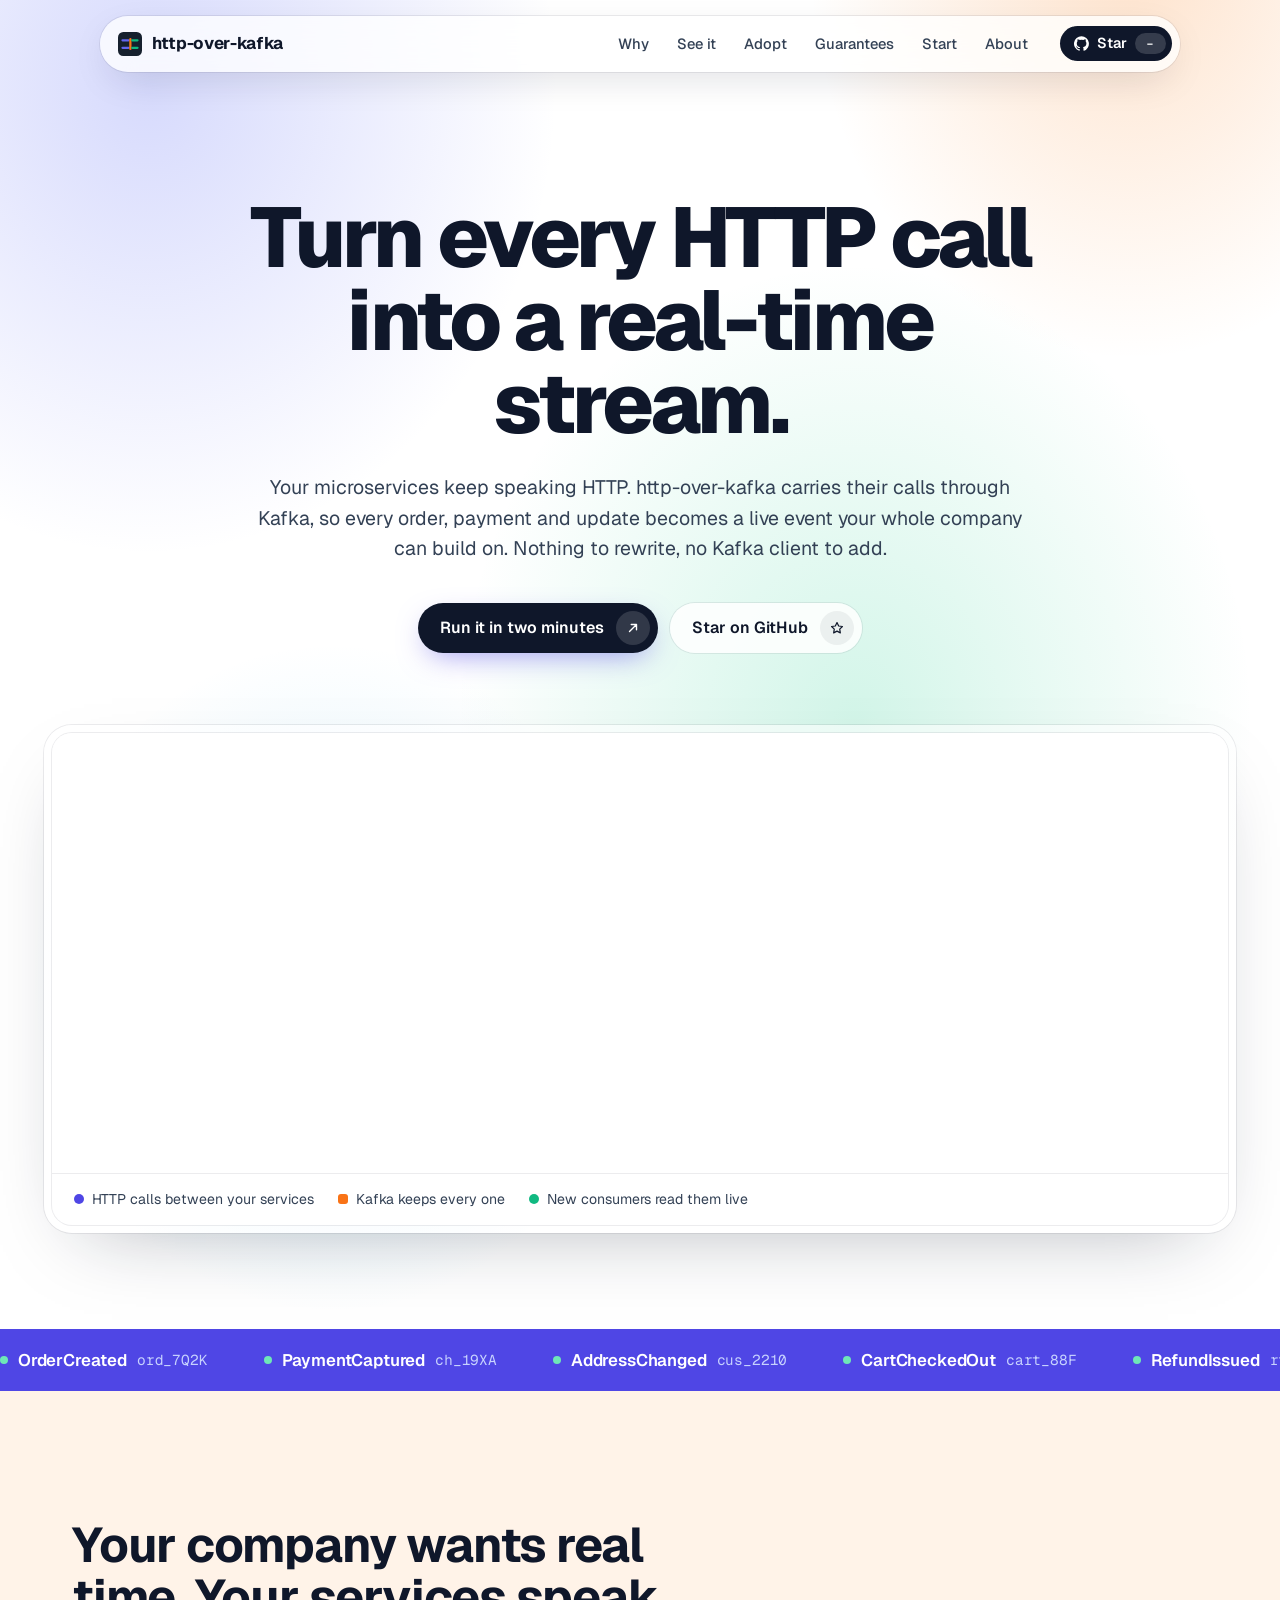
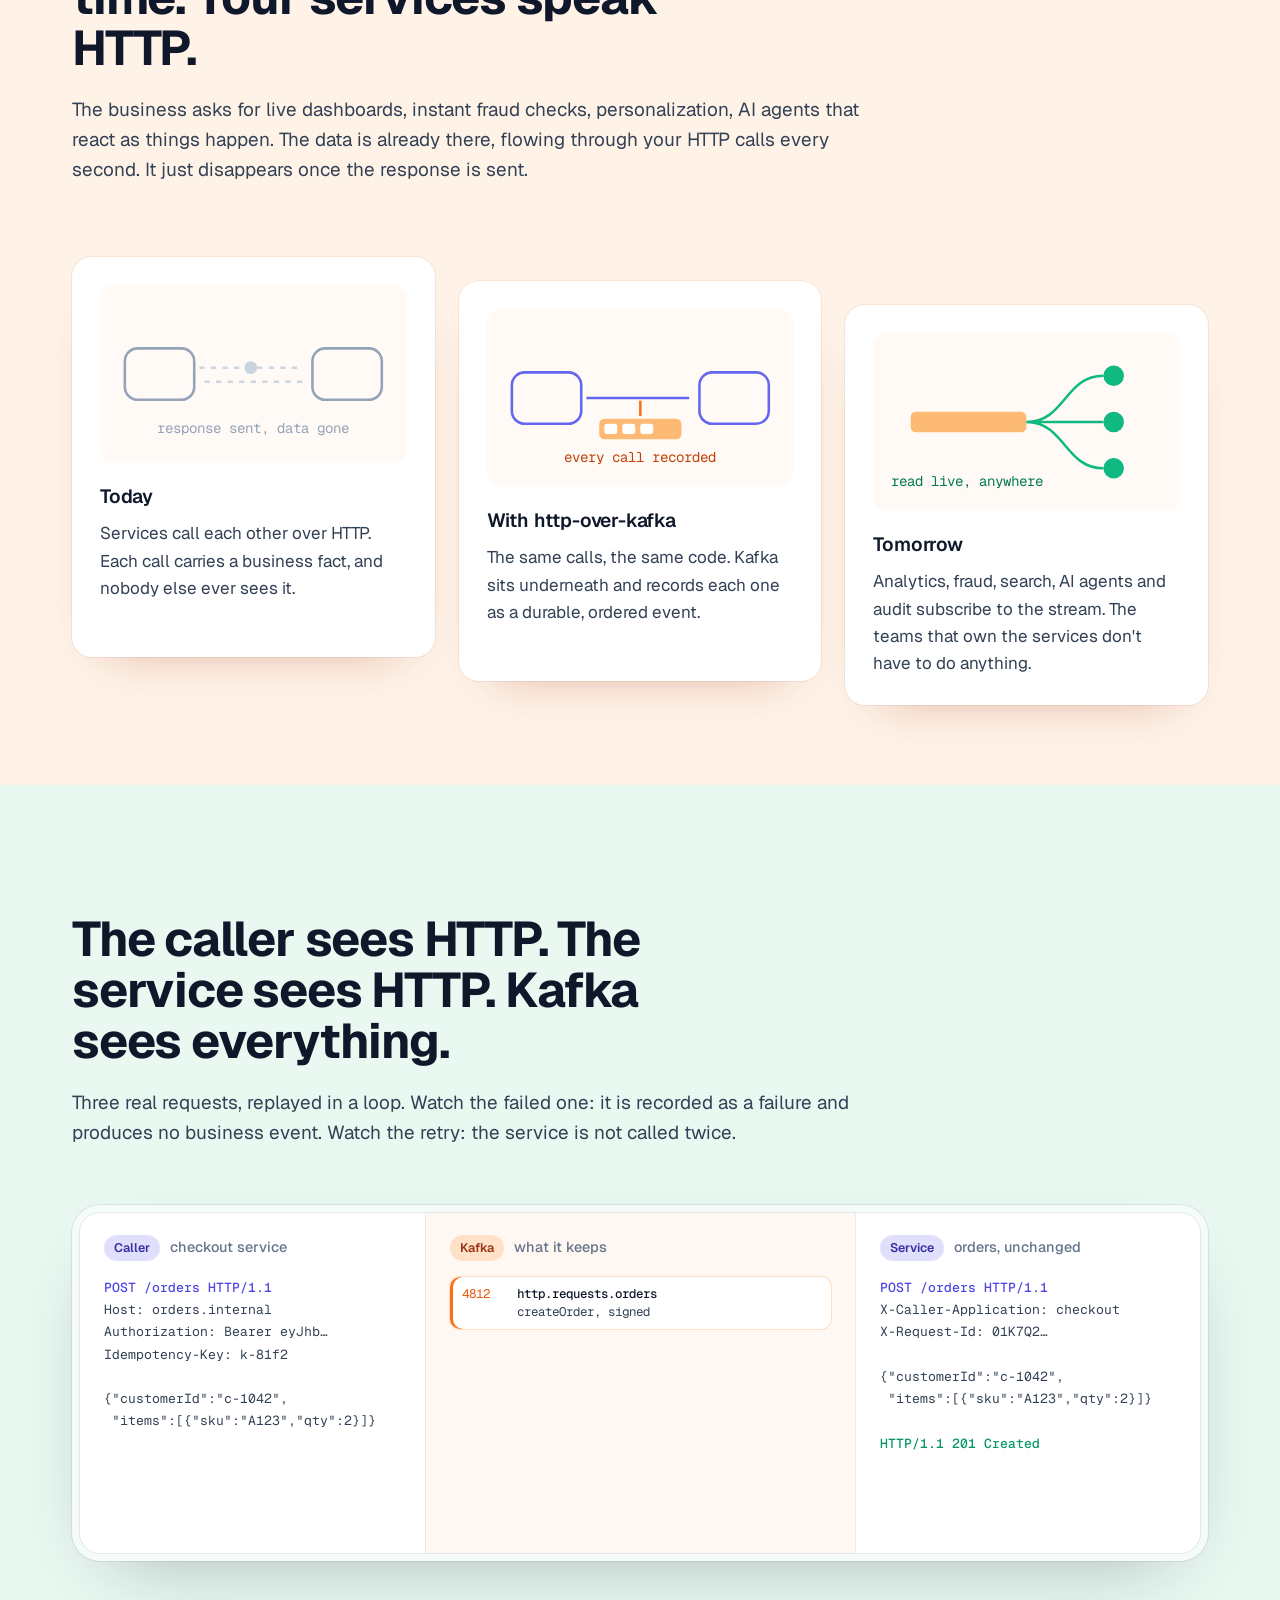
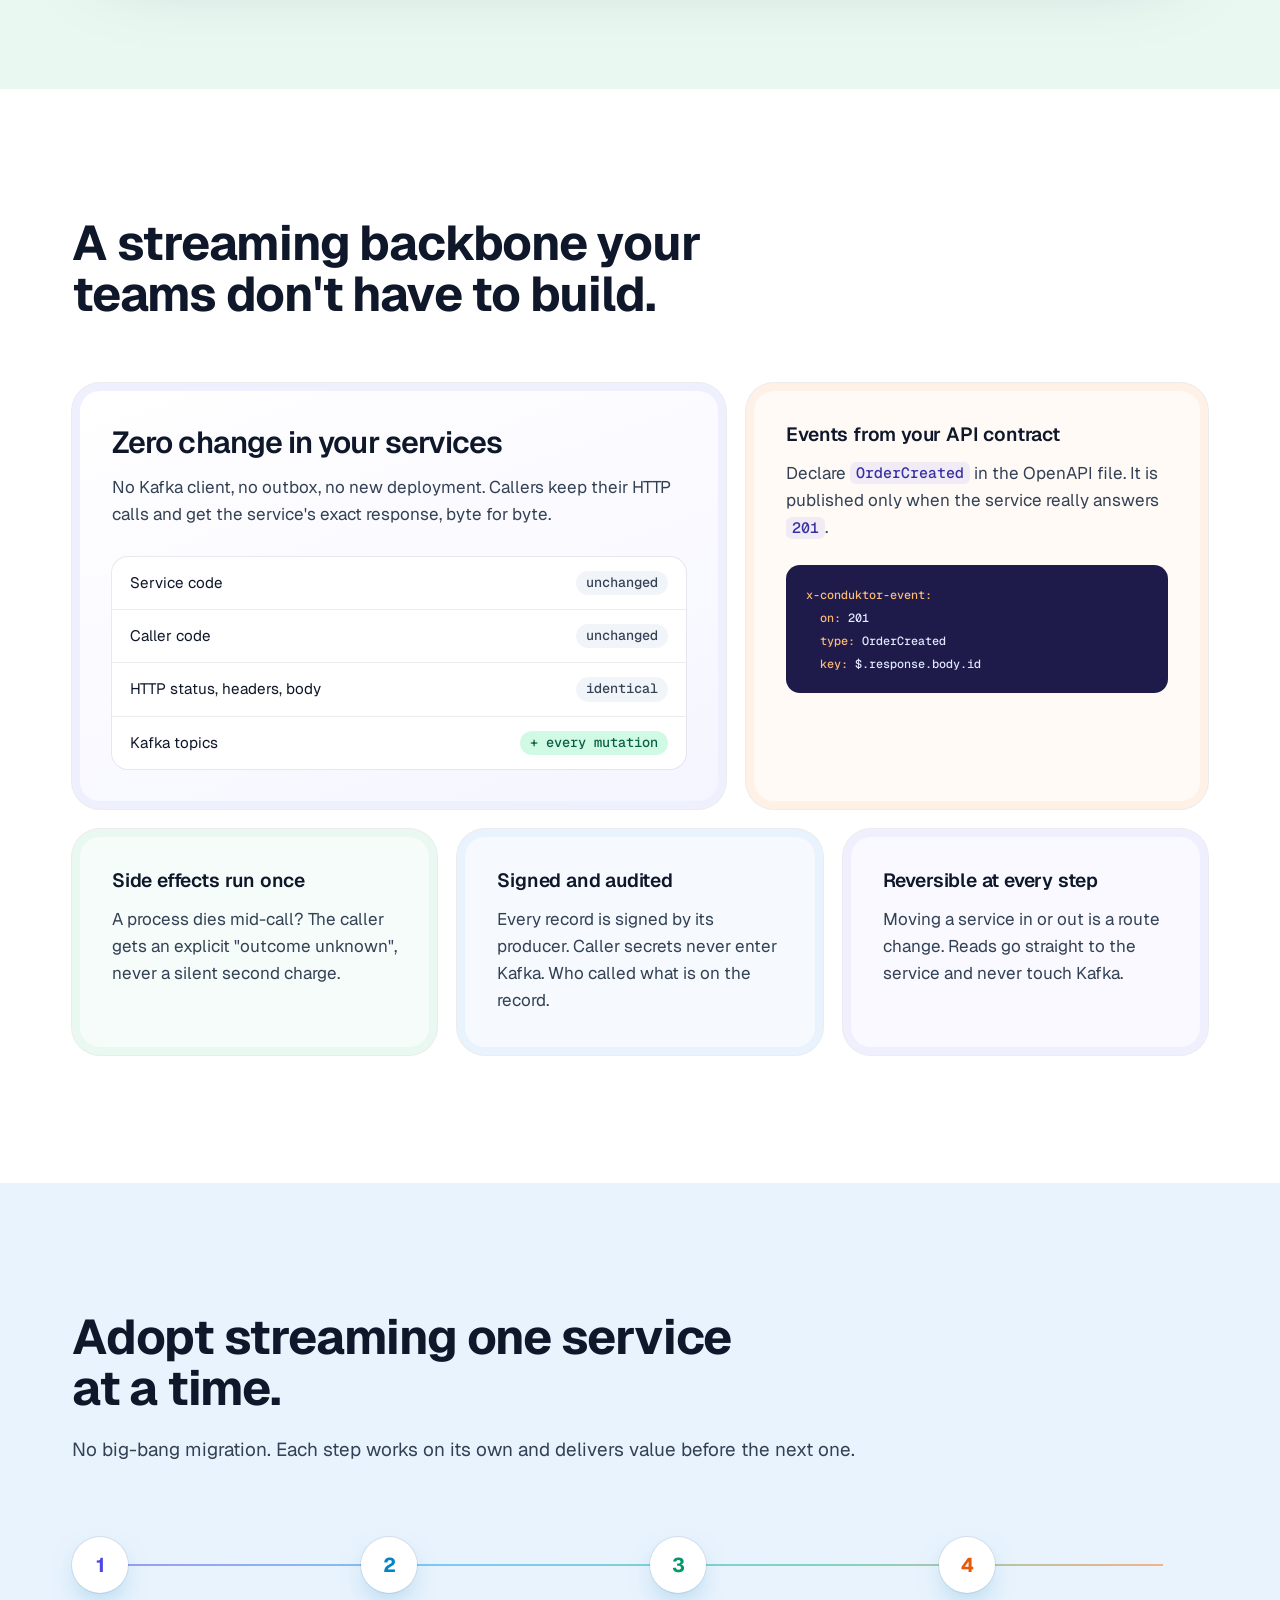
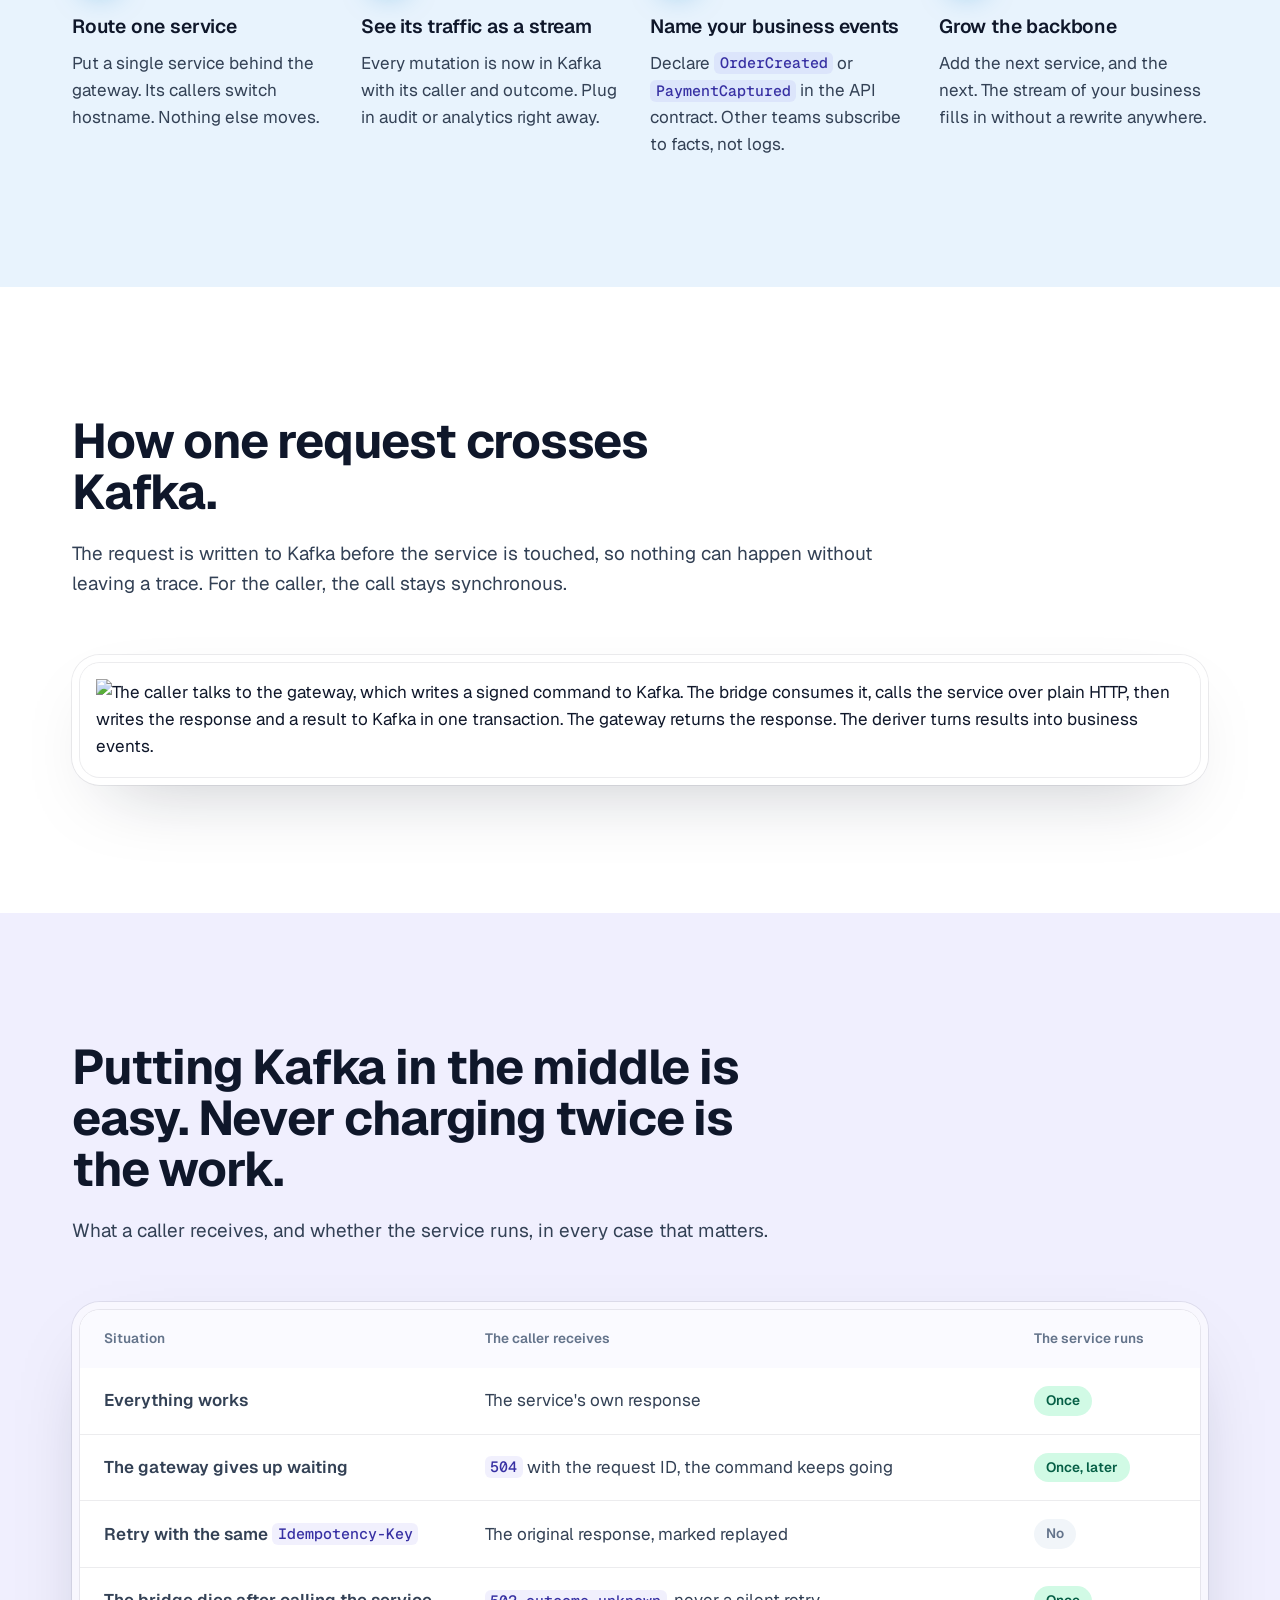
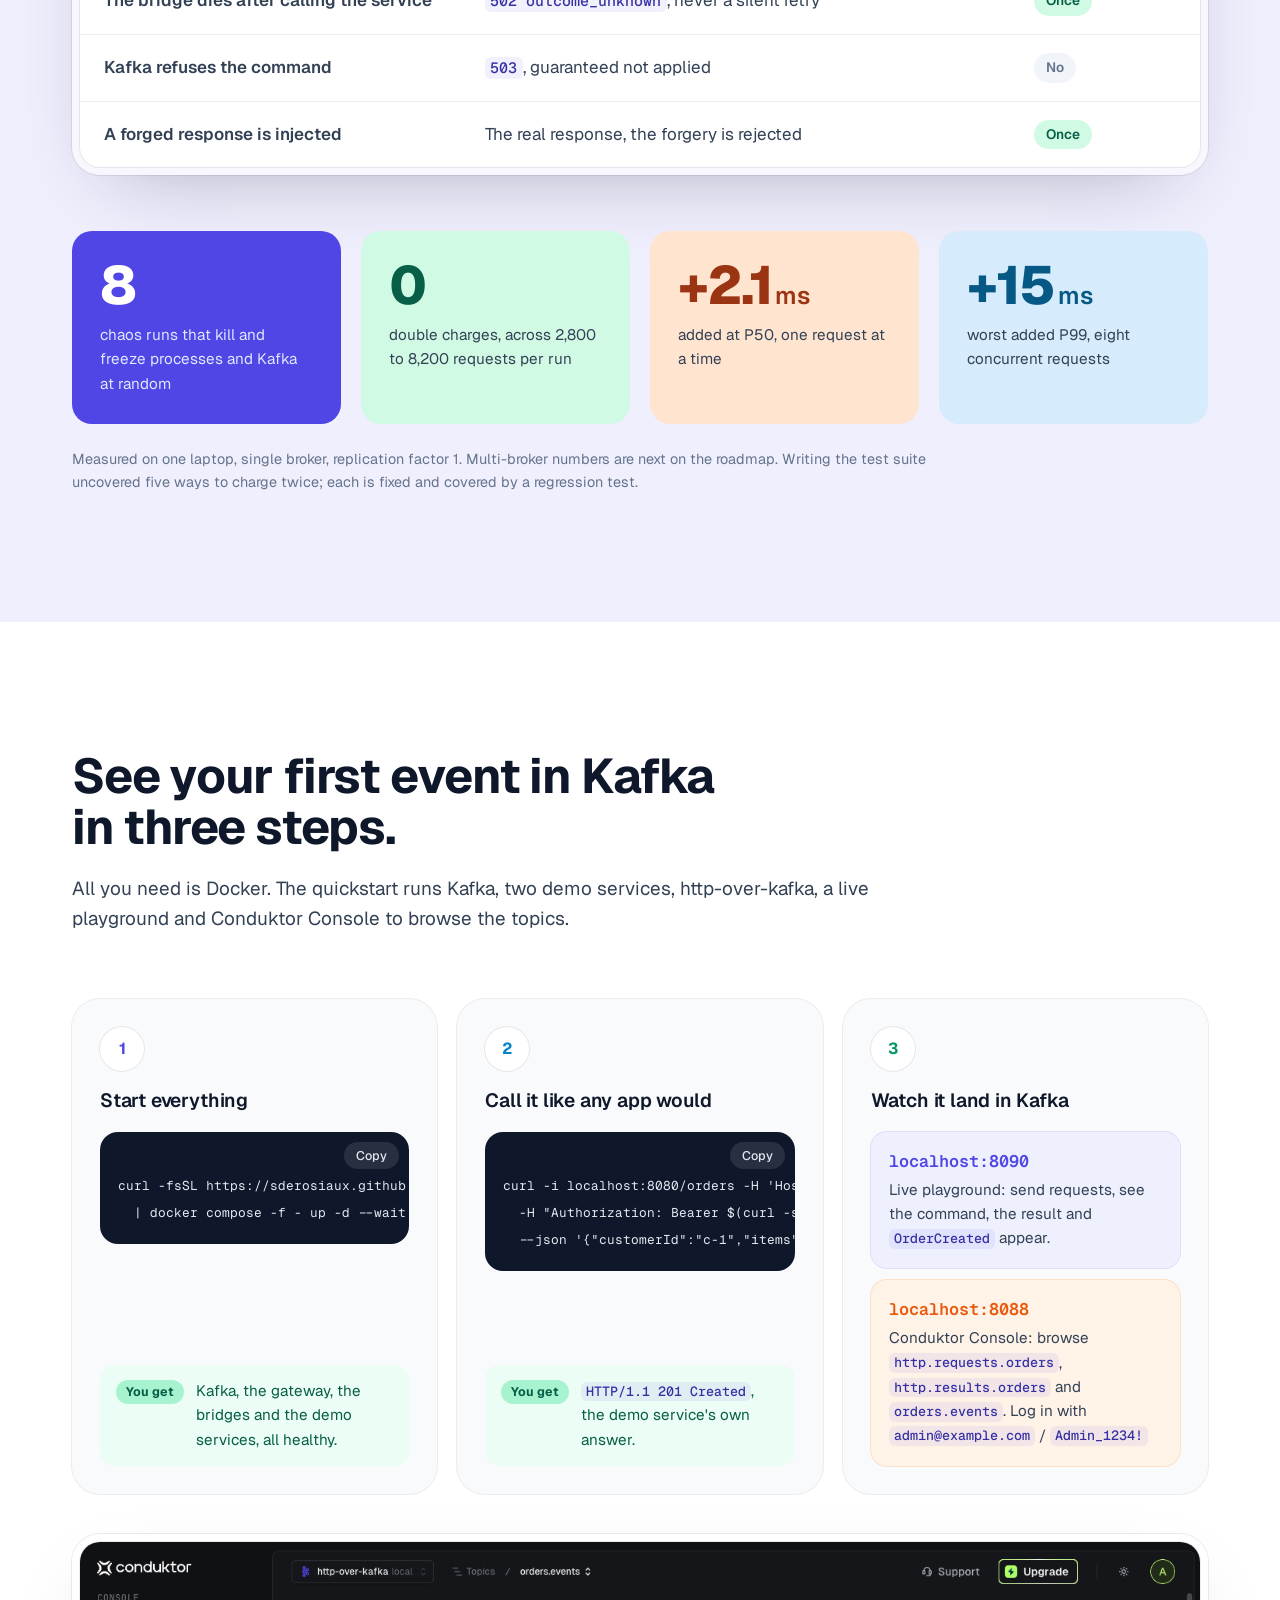
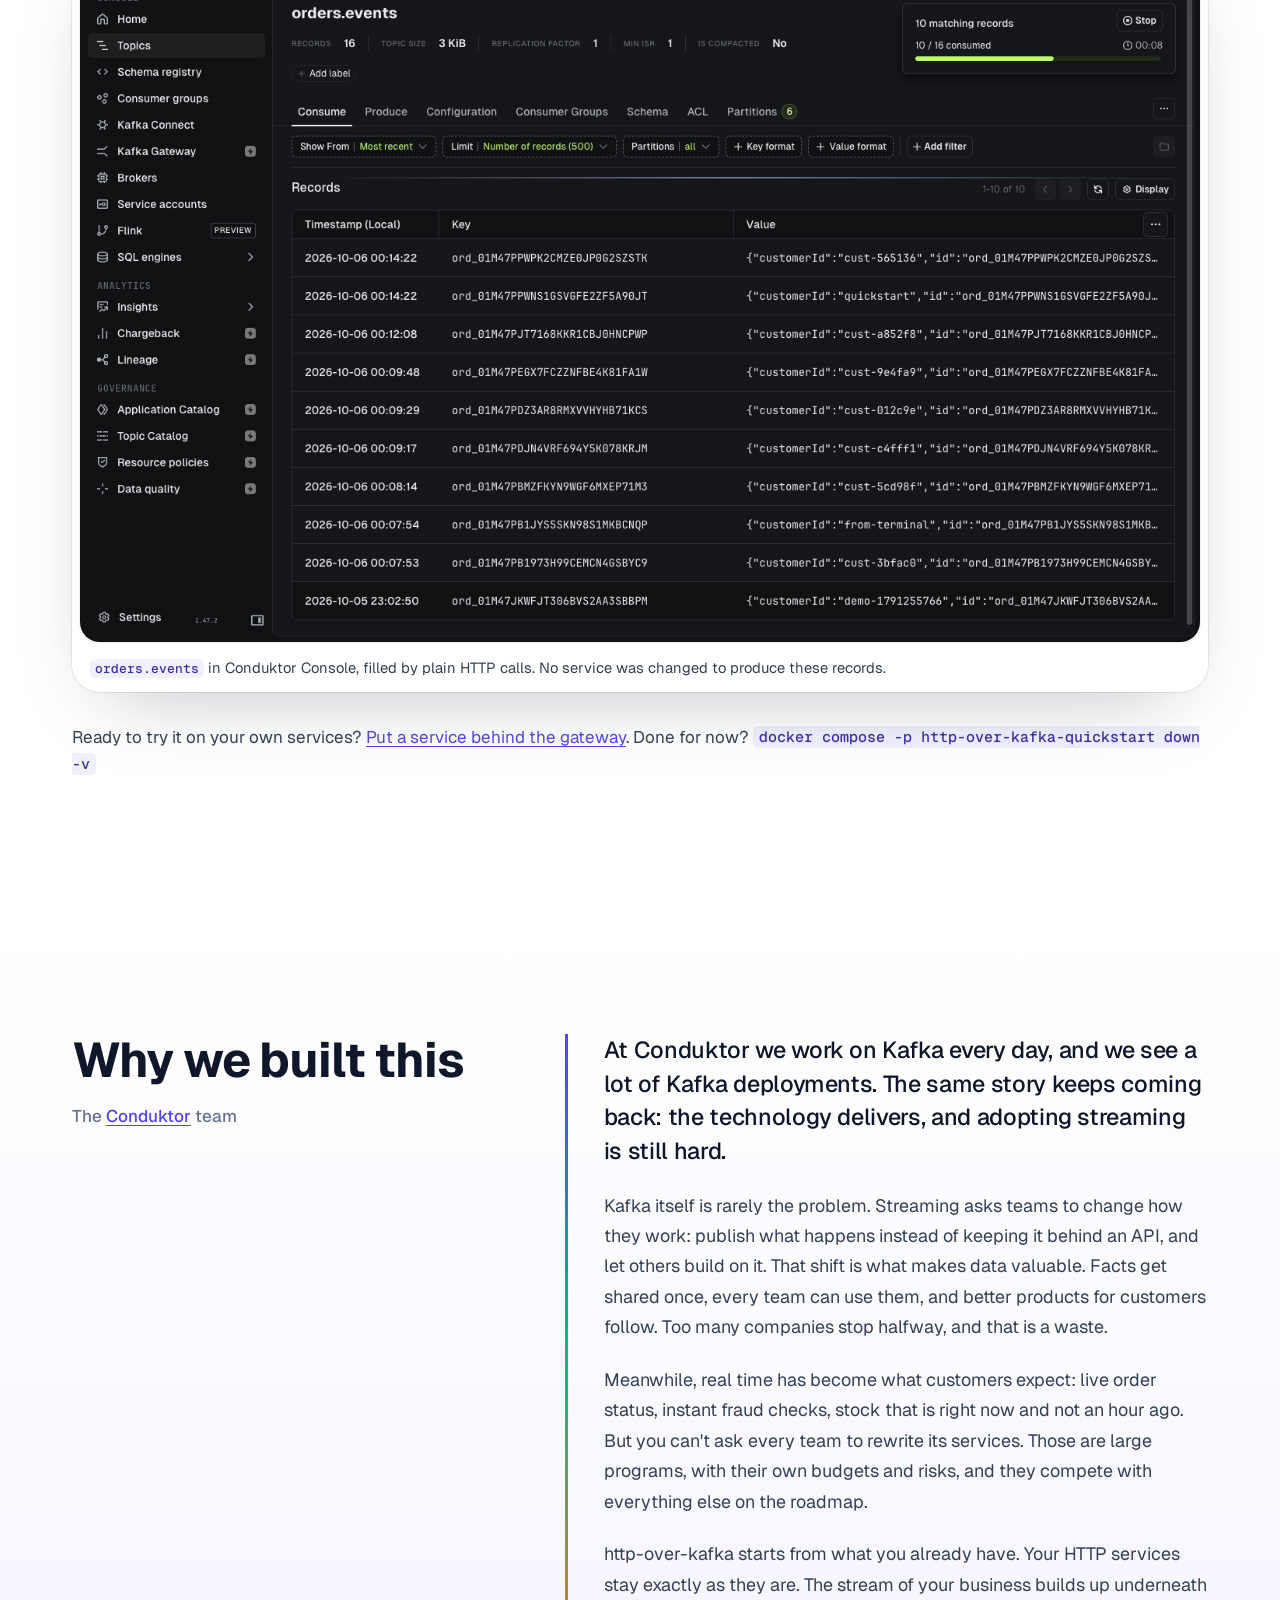
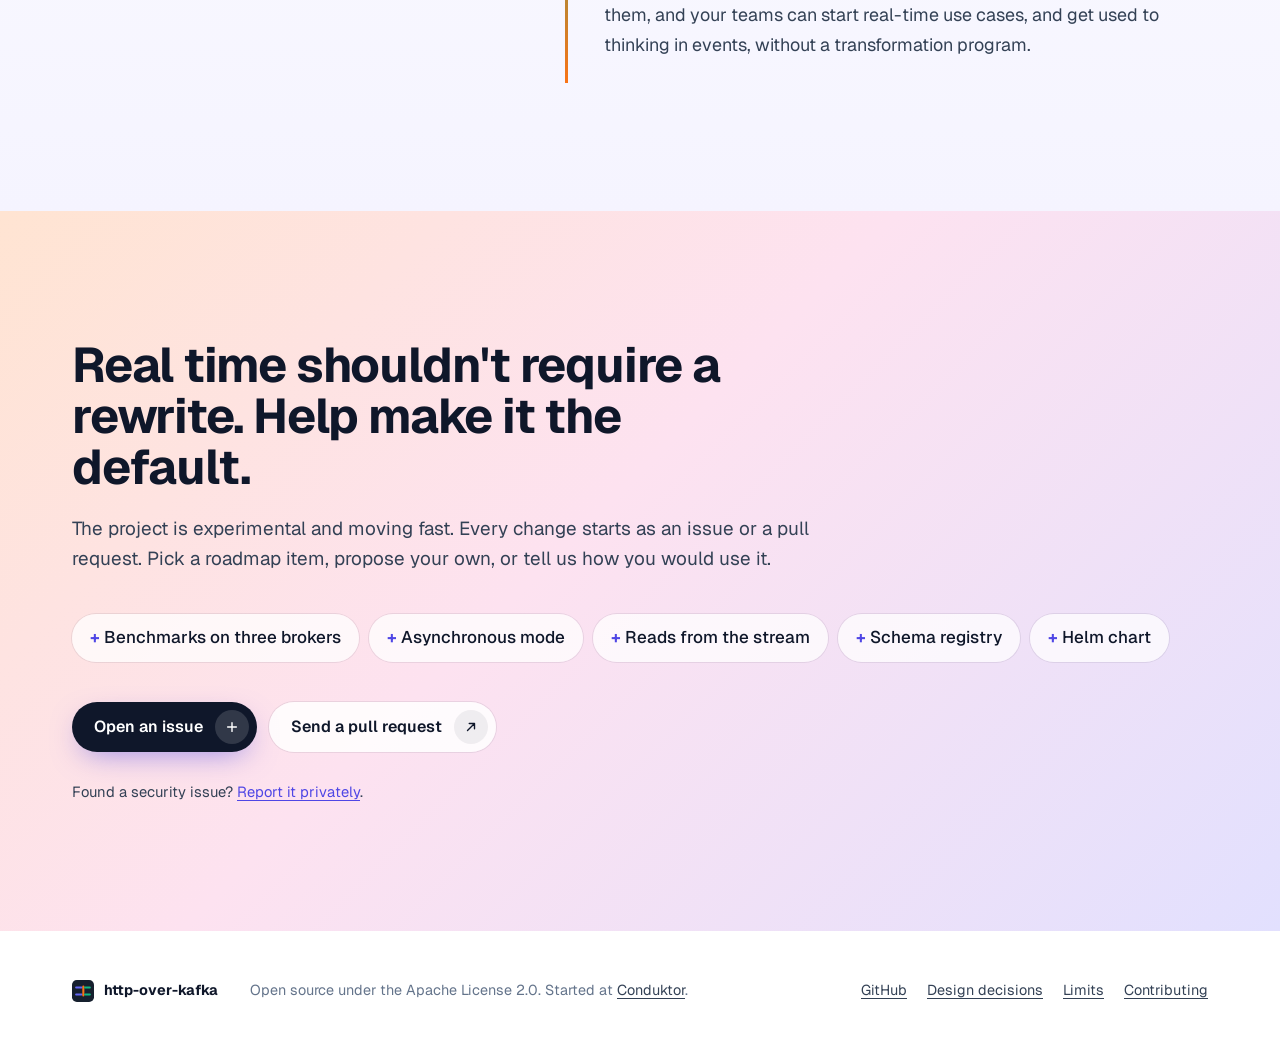
==== commit 9ffb6c58: "Docker-only quickstart with a live playground and Conduktor Console - playground: a page on :8090 th" ====
--- a/site/index.html
+++ b/site/index.html
@@ -32,6 +32,7 @@
       <a href="#journey">Adopt</a>
       <a href="#guarantees">Guarantees</a>
       <a href="#start">Start</a>
+      <a href="#about">About</a>
     </div>
     <a class="gh-pill" href="https://github.com/sderosiaux/http-over-kafka">
       <svg viewBox="0 0 16 16" width="15" height="15" aria-hidden="true"><path fill="currentColor" d="M8 .2a8 8 0 0 0-2.5 15.6c.4 0 .5-.2.5-.4v-1.5c-2.2.5-2.7-1-2.7-1-.4-.9-.9-1.2-.9-1.2-.7-.5.1-.5.1-.5.8.1 1.2.8 1.2.8.7 1.3 1.9.9 2.4.7 0-.5.3-.9.5-1.1-1.8-.2-3.6-.9-3.6-4 0-.9.3-1.6.8-2.1-.1-.2-.4-1 .1-2.1 0 0 .7-.2 2.2.8a7.5 7.5 0 0 1 4 0c1.5-1 2.2-.8 2.2-.8.4 1.1.2 1.9.1 2.1.5.6.8 1.3.8 2.1 0 3.1-1.9 3.8-3.7 4 .3.3.6.8.6 1.5v2.2c0 .2.1.5.6.4A8 8 0 0 0 8 .2Z"/></svg>
@@ -46,23 +47,12 @@
   <section class="hero">
     <div class="hero-glow" aria-hidden="true"></div>
     <div class="hero-inner">
-      <a class="hero-badge reveal" href="https://github.com/sderosiaux/http-over-kafka">
-        <span class="dot" aria-hidden="true"></span>
-        Open source, Apache-2.0, started at Conduktor
-      </a>
       <h1 class="reveal">Turn every HTTP call into a real-time stream.</h1>
       <p class="hero-sub reveal">Your microservices keep speaking HTTP. http-over-kafka carries their calls through Kafka, so every order, payment and update becomes a live event your whole company can build on. Nothing to rewrite, no Kafka client to add.</p>
       <div class="hero-cta reveal">
         <a class="btn btn-ink" href="#start"><span>Run it in two minutes</span><span class="btn-icon" aria-hidden="true"><svg viewBox="0 0 16 16" width="14" height="14"><path d="M4 12 12 4M6 4h6v6" fill="none" stroke="currentColor" stroke-width="1.6" stroke-linecap="round" stroke-linejoin="round"/></svg></span></a>
         <a class="btn btn-ghost" href="https://github.com/sderosiaux/http-over-kafka"><span>Star on GitHub</span><span class="btn-icon" aria-hidden="true"><svg viewBox="0 0 16 16" width="14" height="14"><path d="m8 1.8 1.9 3.9 4.3.6-3.1 3 .7 4.3L8 11.6l-3.8 2 .7-4.3-3.1-3 4.3-.6L8 1.8Z" fill="none" stroke="currentColor" stroke-width="1.4" stroke-linejoin="round"/></svg></span></a>
       </div>
-      <ul class="hero-meta reveal" aria-label="Project at a glance">
-        <li data-min="10"><strong data-gh="stars">–</strong> stars</li>
-        <li data-min="5"><strong data-gh="forks">–</strong> forks</li>
-        <li><a href="https://github.com/sderosiaux/http-over-kafka/issues"><strong data-gh="issues">–</strong> <span data-gh-label="issues">open issues</span></a></li>
-        <li>Written in Go</li>
-        <li>Tested against real Kafka</li>
-      </ul>
     </div>
 
     <figure class="stage reveal" aria-label="Animation: HTTP services send calls through a Kafka backbone, and new consumers read the stream">
@@ -95,7 +85,6 @@
   <section class="band band-peach" id="why">
     <div class="wrap">
       <div class="section-head reveal">
-        <span class="tag tag-peach">For platform teams</span>
         <h2>Your company wants real time. Your services speak HTTP.</h2>
         <p>The business asks for live dashboards, instant fraud checks, personalization, AI agents that react as things happen. The data is already there, flowing through your HTTP calls every second. It just disappears once the response is sent.</p>
       </div>
@@ -129,7 +118,6 @@
   <section class="band band-mint" id="see">
     <div class="wrap">
       <div class="section-head reveal">
-        <span class="tag tag-mint">Live example</span>
         <h2>The caller sees HTTP. The service sees HTTP. Kafka sees everything.</h2>
         <p>Three real requests, replayed in a loop. Watch the failed one: it is recorded as a failure and produces no business event. Watch the retry: the service is not called twice.</p>
       </div>
@@ -155,7 +143,6 @@
   <section class="band band-white">
     <div class="wrap">
       <div class="section-head reveal">
-        <span class="tag tag-indigo">What you get</span>
         <h2>A streaming backbone your teams don't have to build.</h2>
       </div>
       <div class="bento">
@@ -206,7 +193,6 @@
   <section class="band band-sky" id="journey">
     <div class="wrap">
       <div class="section-head reveal">
-        <span class="tag tag-sky">The path to real time</span>
         <h2>Adopt streaming one service at a time.</h2>
         <p>No big-bang migration. Each step works on its own and delivers value before the next one.</p>
       </div>
@@ -222,7 +208,6 @@
   <section class="band band-white" id="how">
     <div class="wrap">
       <div class="section-head reveal">
-        <span class="tag tag-indigo">Under the hood</span>
         <h2>How one request crosses Kafka.</h2>
         <p>The request is written to Kafka before the service is touched, so nothing can happen without leaving a trace. For the caller, the call stays synchronous.</p>
       </div>
@@ -237,7 +222,6 @@
   <section class="band band-lavender" id="guarantees">
     <div class="wrap">
       <div class="section-head reveal">
-        <span class="tag tag-indigo">When things break</span>
         <h2>Putting Kafka in the middle is easy. Never charging twice is the work.</h2>
         <p>What a caller receives, and whether the service runs, in every case that matters.</p>
       </div>
@@ -270,55 +254,62 @@
   <section class="band band-white" id="start">
     <div class="wrap">
       <div class="section-head reveal">
-        <span class="tag tag-mint">Get started</span>
-        <h2>From clone to your first event in four steps.</h2>
-      </div>
-      <ol class="steps">
-        <li class="step reveal">
-          <div class="step-text"><span class="j-num">1</span><h3>Run the demo stack</h3><p>Kafka, two demo services, the gateway, the bridges, the event deriver and an audit consumer. Requires Docker and Go 1.26.</p></div>
-          <div class="code"><button class="copy" type="button">Copy</button><pre><code>git clone https://github.com/sderosiaux/http-over-kafka
-cd http-over-kafka
-make up
-./scripts/demo.sh</code></pre></div>
-        </li>
-        <li class="step reveal">
-          <div class="step-text"><span class="j-num">2</span><h3>Put one of your services behind it</h3><p>Register the service with the gateway, give the gateway and the bridge its OpenAPI file, and point callers at the gateway's hostname.</p></div>
-          <div class="code"><button class="copy" type="button">Copy</button><pre><code># gateway
-HOK_SERVICES=orders=http://orders:8081
-HOK_SPEC_DIR=/specs        # orders.openapi.yaml
-
-# bridge, one per service
-HOK_SERVICE=orders
-HOK_UPSTREAM=http://orders:8081</code></pre></div>
-        </li>
-        <li class="step reveal">
-          <div class="step-text"><span class="j-num">3</span><h3>Declare the events you care about</h3><p>A few lines in the OpenAPI file. The event is published only when the service answers <code>201</code>.</p></div>
-          <div class="code"><button class="copy" type="button">Copy</button><pre><code>post:
-  operationId: createOrder
-  x-conduktor-event:
-    on: 201
-    topic: orders.events
-    type: OrderCreated
-    key: $.response.body.id
-    value:
-      id: $.response.body.id
-      customerId: $.request.body.customerId</code></pre></div>
-        </li>
-        <li class="step reveal">
-          <div class="step-text"><span class="j-num">4</span><h3>Subscribe from anywhere</h3><p>Events are CloudEvents with the request ID as <code>ce_id</code>. Any Kafka consumer can read them, now or later.</p></div>
-          <div class="code"><button class="copy" type="button">Copy</button><pre><code>kafka-console-consumer.sh \
-  --bootstrap-server localhost:9092 \
-  --topic orders.events --from-beginning \
-  --isolation-level read_committed</code></pre></div>
+        <h2>See your first event in Kafka in three steps.</h2>
+        <p>All you need is Docker. The quickstart runs Kafka, two demo services, http-over-kafka, a live playground and Conduktor Console to browse the topics.</p>
+      </div>
+      <ol class="qs">
+        <li class="qs-step reveal">
+          <span class="j-num">1</span>
+          <h3>Start everything</h3>
+          <div class="code"><button class="copy" type="button">Copy</button><pre><code>curl -fsSL https://sderosiaux.github.io/http-over-kafka/quickstart.yml \
+  | docker compose -f - up -d --wait</code></pre></div>
+          <div class="qs-out"><span class="qs-label">You get</span><span>Kafka, the gateway, the bridges and the demo services, all healthy.</span></div>
+        </li>
+        <li class="qs-step reveal">
+          <span class="j-num">2</span>
+          <h3>Call it like any app would</h3>
+          <div class="code"><button class="copy" type="button">Copy</button><pre><code>curl -i localhost:8080/orders -H 'Host: orders' \
+  -H "Authorization: Bearer $(curl -s localhost:8090/token)" \
+  --json '{"customerId":"c-1","items":[{"sku":"A1","quantity":2}]}'</code></pre></div>
+          <div class="qs-out"><span class="qs-label">You get</span><span><code>HTTP/1.1 201 Created</code>, the demo service's own answer.</span></div>
+        </li>
+        <li class="qs-step reveal">
+          <span class="j-num">3</span>
+          <h3>Watch it land in Kafka</h3>
+          <div class="qs-links">
+            <a class="qs-link qs-link-play" href="http://localhost:8090"><strong>localhost:8090</strong><span>Live playground: send requests, see the command, the result and <code>OrderCreated</code> appear.</span></a>
+            <a class="qs-link qs-link-cdk" href="http://localhost:8088"><strong>localhost:8088</strong><span>Conduktor Console: browse <code>http.requests.orders</code>, <code>http.results.orders</code> and <code>orders.events</code>. Log in with <code>admin@example.com</code> / <code>Admin_1234!</code></span></a>
+          </div>
         </li>
       </ol>
+      <figure class="bezel console-shot reveal">
+        <div class="bezel-core">
+          <img src="console-orders-events.png" width="1440" height="900" loading="lazy" alt="Conduktor Console showing the orders.events topic: OrderCreated records keyed by order ID, with the customer and items from the original HTTP request.">
+        </div>
+        <figcaption><code>orders.events</code> in Conduktor Console, filled by plain HTTP calls. No service was changed to produce these records.</figcaption>
+      </figure>
+      <p class="qs-more reveal">Ready to try it on your own services? <a href="https://github.com/sderosiaux/http-over-kafka#putting-a-service-behind-the-gateway">Put a service behind the gateway</a>. Done for now? <code>docker compose -p http-over-kafka-quickstart down -v</code></p>
+    </div>
+  </section>
+
+  <section class="band band-about" id="about">
+    <div class="wrap about">
+      <div class="about-head reveal">
+        <h2>Why we built this</h2>
+        <p class="about-sign">The <a href="https://www.conduktor.io">Conduktor</a> team</p>
+      </div>
+      <div class="about-body reveal">
+        <p class="about-lead">At Conduktor we work on Kafka every day, and we see a lot of Kafka deployments. The same story keeps coming back: the technology delivers, and adopting streaming is still hard.</p>
+        <p>Kafka itself is rarely the problem. Streaming asks teams to change how they work: publish what happens instead of keeping it behind an API, and let others build on it. That shift is what makes data valuable. Facts get shared once, every team can use them, and better products for customers follow. Too many companies stop halfway, and that is a waste.</p>
+        <p>Meanwhile, real time has become what customers expect: live order status, instant fraud checks, stock that is right now and not an hour ago. But you can't ask every team to rewrite its services. Those are large programs, with their own budgets and risks, and they compete with everything else on the roadmap.</p>
+        <p>http-over-kafka starts from what you already have. Your HTTP services stay exactly as they are. The stream of your business builds up underneath them, and your teams can start real-time use cases, and get used to thinking in events, without a transformation program.</p>
+      </div>
     </div>
   </section>
 
   <section class="band band-sunrise" id="contribute">
     <div class="wrap contribute">
       <div class="section-head reveal">
-        <span class="tag tag-white">Build it with us</span>
         <h2>Real time shouldn't require a rewrite. Help make it the default.</h2>
         <p>The project is experimental and moving fast. Every change starts as an issue or a pull request. Pick a roadmap item, propose your own, or tell us how you would use it.</p>
       </div>
--- a/site/styles.css
+++ b/site/styles.css
@@ -322,3 +322,43 @@
   .log li.is-new { animation: none; }
   .js .reveal { opacity: 1; transform: none; filter: none; transition: none; }
 }
+
+/* quickstart: three steps, each with what you should see */
+.qs { list-style: none; padding: 0; margin: 64px 0 0; display: grid; grid-template-columns: repeat(3, 1fr); gap: 20px; }
+.qs-step { display: flex; flex-direction: column; gap: 18px; padding: 28px; border-radius: var(--r-xl); background: #f8fafc; box-shadow: 0 0 0 1px var(--hair); min-width: 0; }
+.qs-step .j-num { width: 44px; height: 44px; font-size: 1rem; margin: 0; box-shadow: 0 0 0 1px var(--hair); }
+.qs-step:nth-child(1) .j-num { color: #4f46e5; }
+.qs-step:nth-child(2) .j-num { color: #0284c7; }
+.qs-step:nth-child(3) .j-num { color: #059669; }
+.qs-step .code pre { padding: 40px 18px 18px; }
+.qs-step .code code { font-size: 0.8rem; }
+.qs-out { display: flex; gap: 12px; align-items: baseline; margin-top: auto; padding: 14px 16px; border-radius: 14px; background: #ecfdf5; color: #065f46; font-size: 0.95rem; }
+.qs-label { flex: none; font-size: 0.78rem; font-weight: 700; padding: 2px 10px; border-radius: 999px; background: #a7f3d0; }
+.qs-links { display: flex; flex-direction: column; gap: 12px; }
+.qs-link { display: flex; flex-direction: column; gap: 6px; padding: 18px; border-radius: 16px; text-decoration: none; color: var(--ink-2); font-size: 0.95rem; transition: transform 0.5s var(--ease), box-shadow 0.4s var(--ease); }
+.qs-link strong { font: 600 1.05rem var(--f-mono); }
+.qs-link:hover { transform: translateY(-2px); }
+.qs-link-play { background: #eef0fe; box-shadow: 0 0 0 1px #dcdffb; }
+.qs-link-play strong { color: var(--indigo); }
+.qs-link-cdk { background: #fff3e8; box-shadow: 0 0 0 1px #fde0c8; }
+.qs-link-cdk strong { color: var(--orange); }
+.qs-more { margin: 32px 0 0; color: var(--ink-2); }
+@media (max-width: 1000px) { .qs { grid-template-columns: 1fr; } }
+
+/* about */
+.band-about { background: linear-gradient(180deg, #ffffff 0%, #f5f4ff 100%); }
+.about { display: grid; grid-template-columns: 0.8fr 1.2fr; gap: 64px; align-items: start; }
+.about-head { position: sticky; top: 120px; }
+.about-head h2 { font-size: var(--t-h2); }
+.about-sign { margin: 18px 0 0; color: var(--mute); font-weight: 500; }
+.about-body { border-left: 3px solid; border-image: linear-gradient(180deg, #4f46e5, #10b981, #f97316) 1; padding-left: 36px; }
+.about-body p { margin: 0 0 22px; color: var(--ink-2); font-size: 1.12rem; line-height: 1.7; max-width: 62ch; }
+.about-body .about-lead { color: var(--ink); font-size: 1.45rem; line-height: 1.45; font-weight: 500; letter-spacing: -0.015em; }
+@media (max-width: 1000px) {
+  .about { grid-template-columns: 1fr; gap: 32px; }
+  .about-head { position: static; }
+  .about-body { padding-left: 22px; }
+}
+.console-shot { margin-top: 40px; }
+.console-shot img { display: block; width: 100%; height: auto; }
+.console-shot figcaption { padding: 14px 10px 4px; font-size: 0.92rem; color: var(--ink-2); }
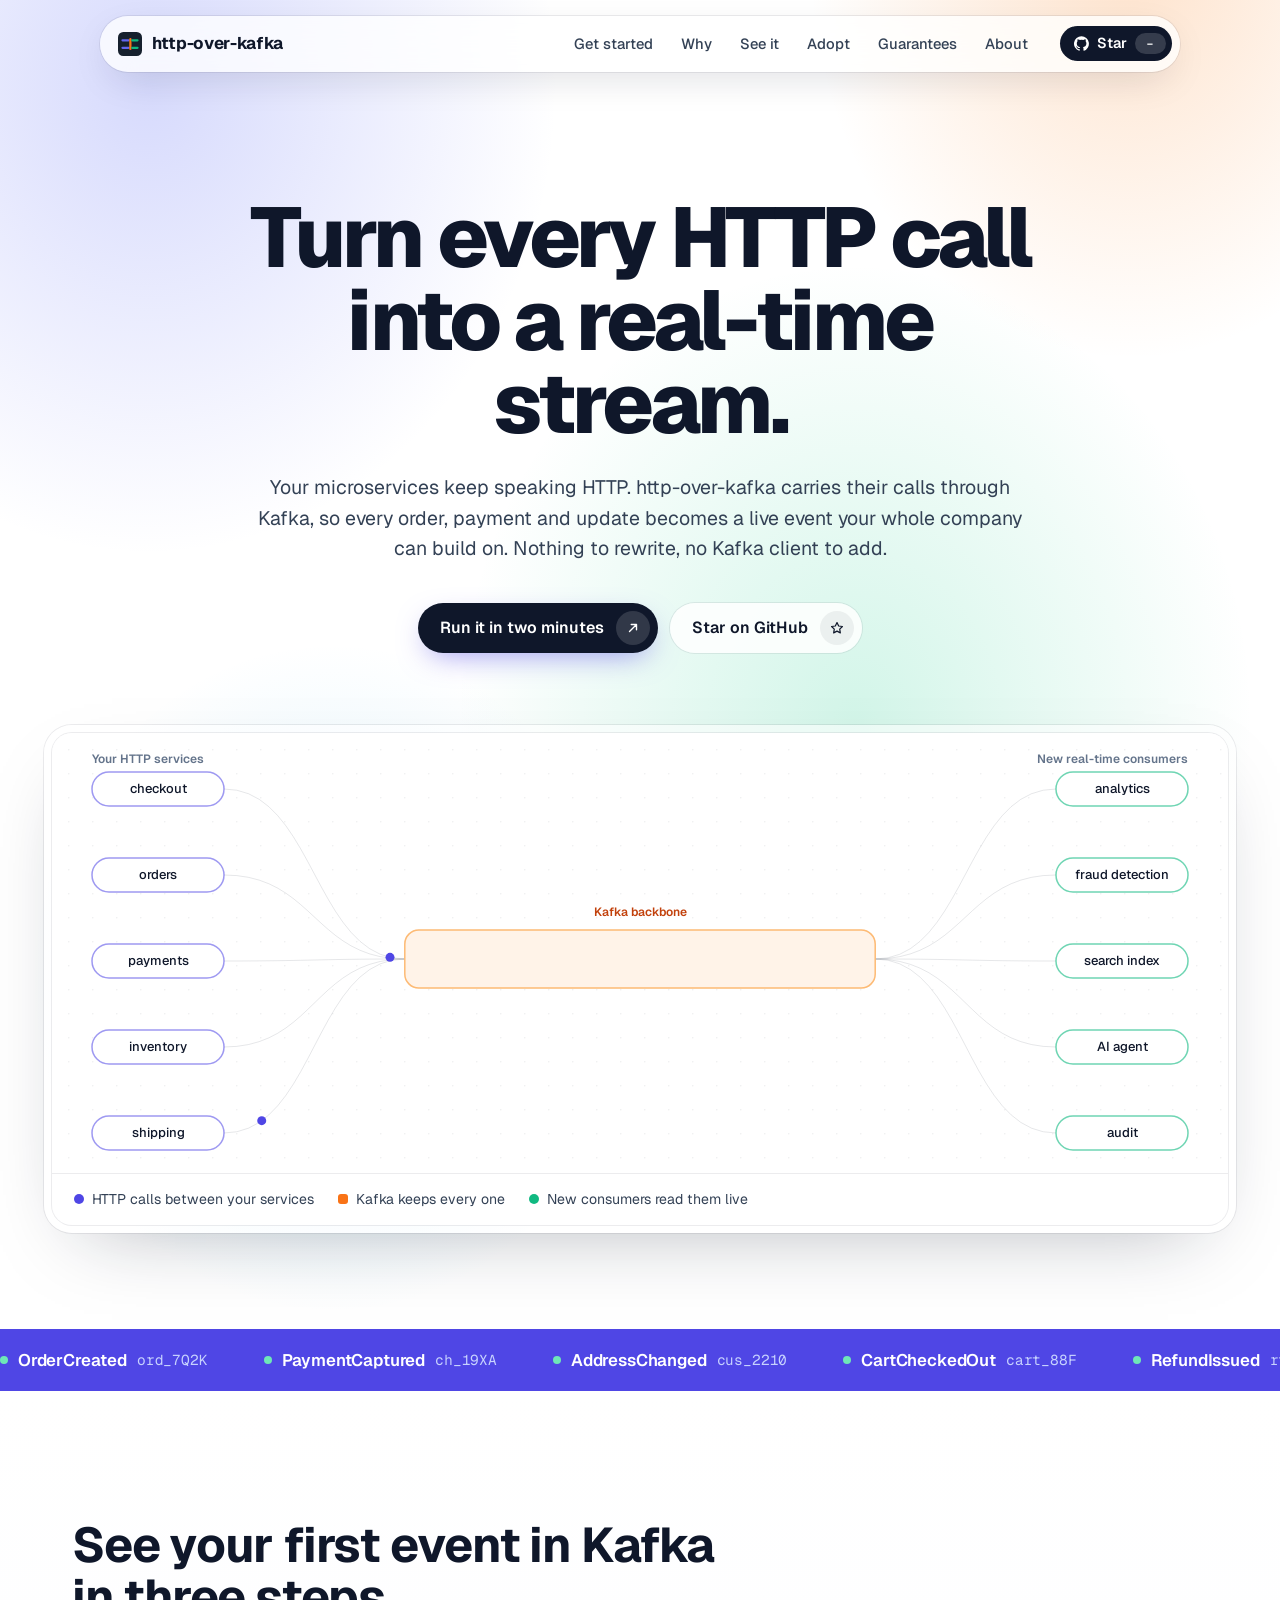
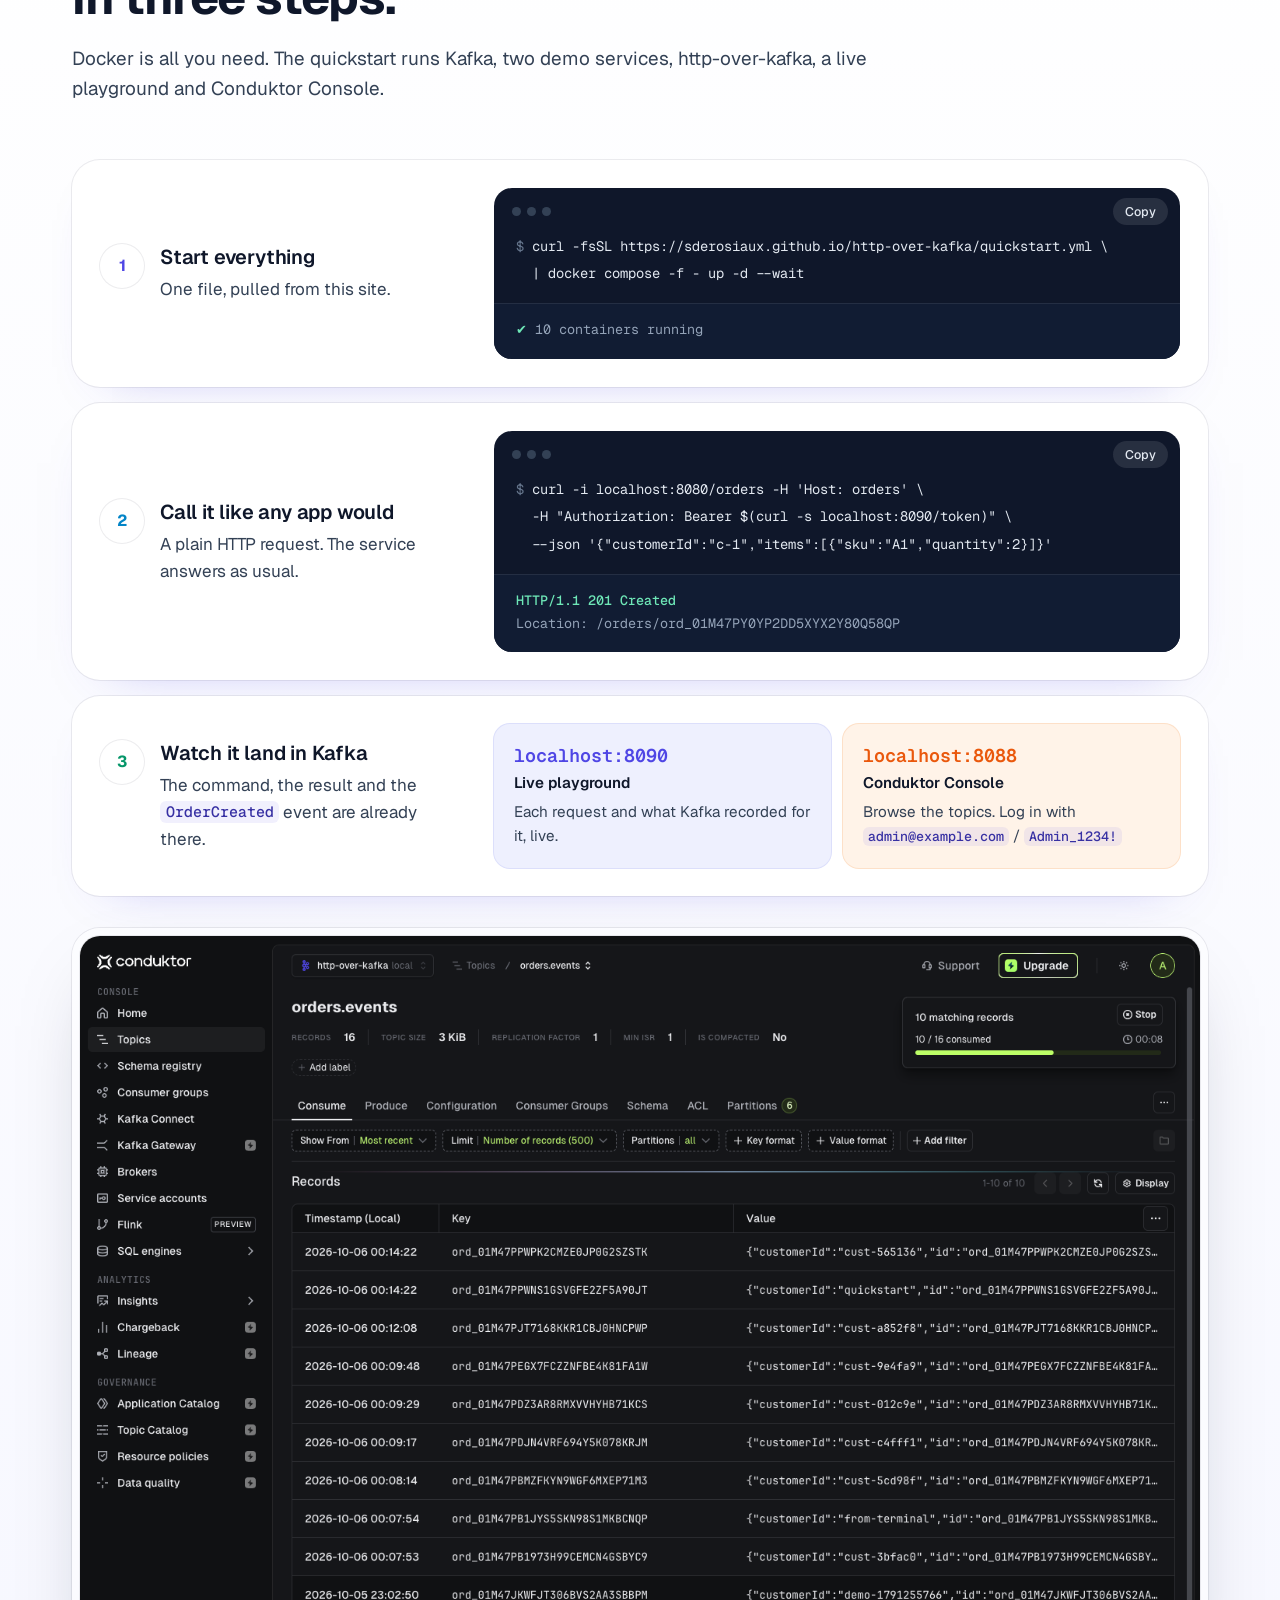
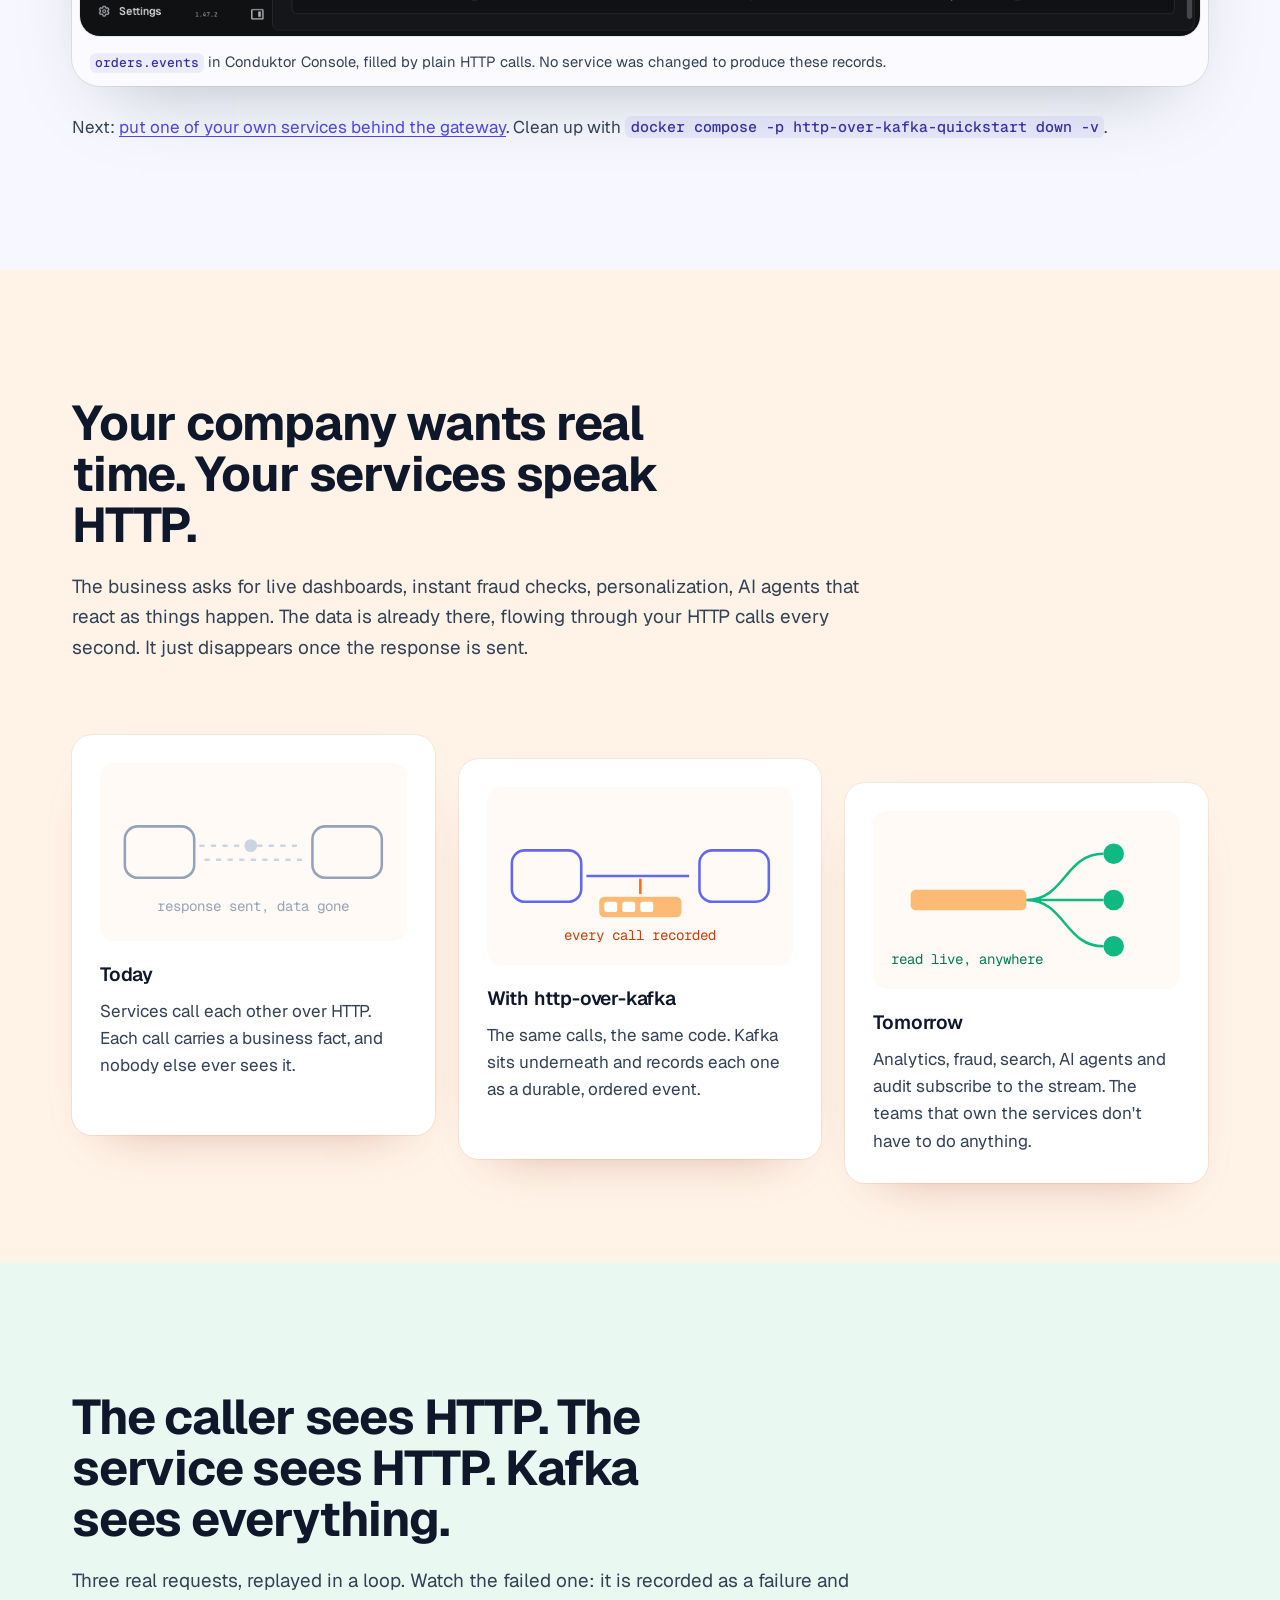
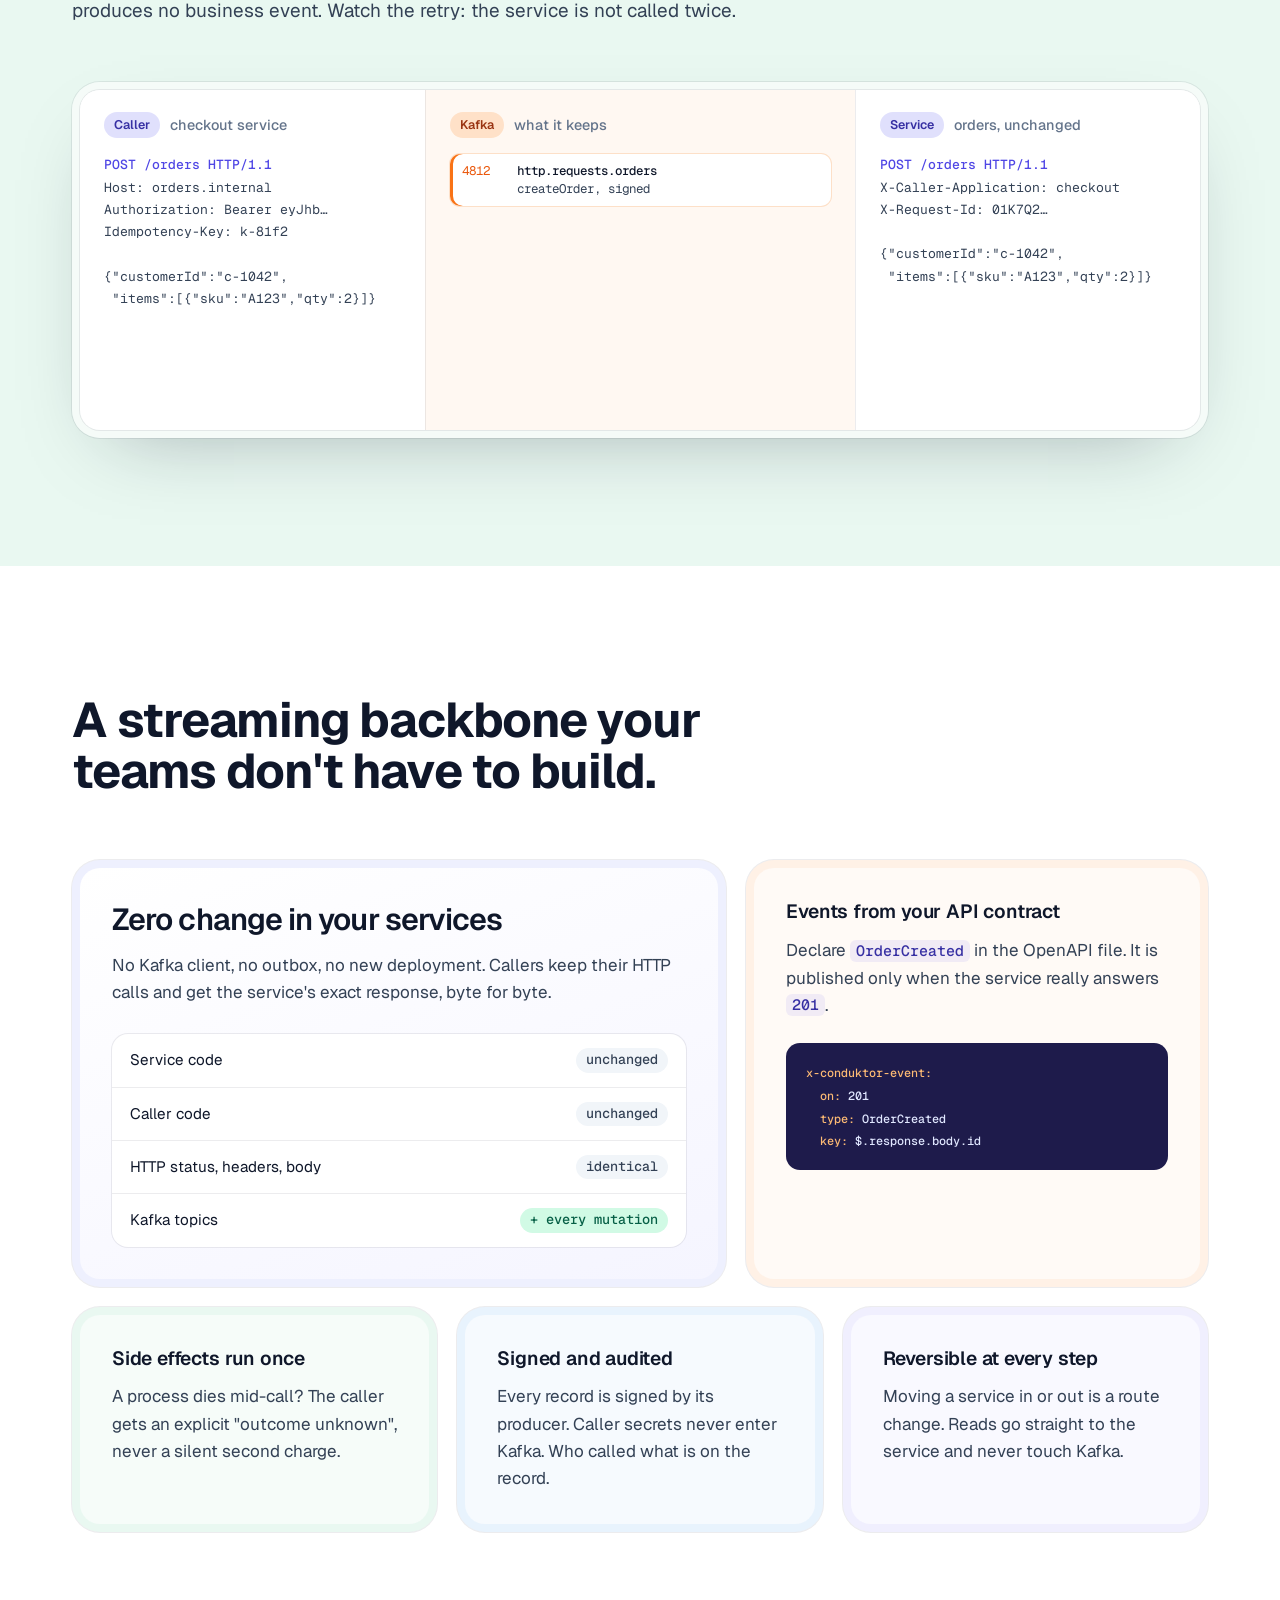
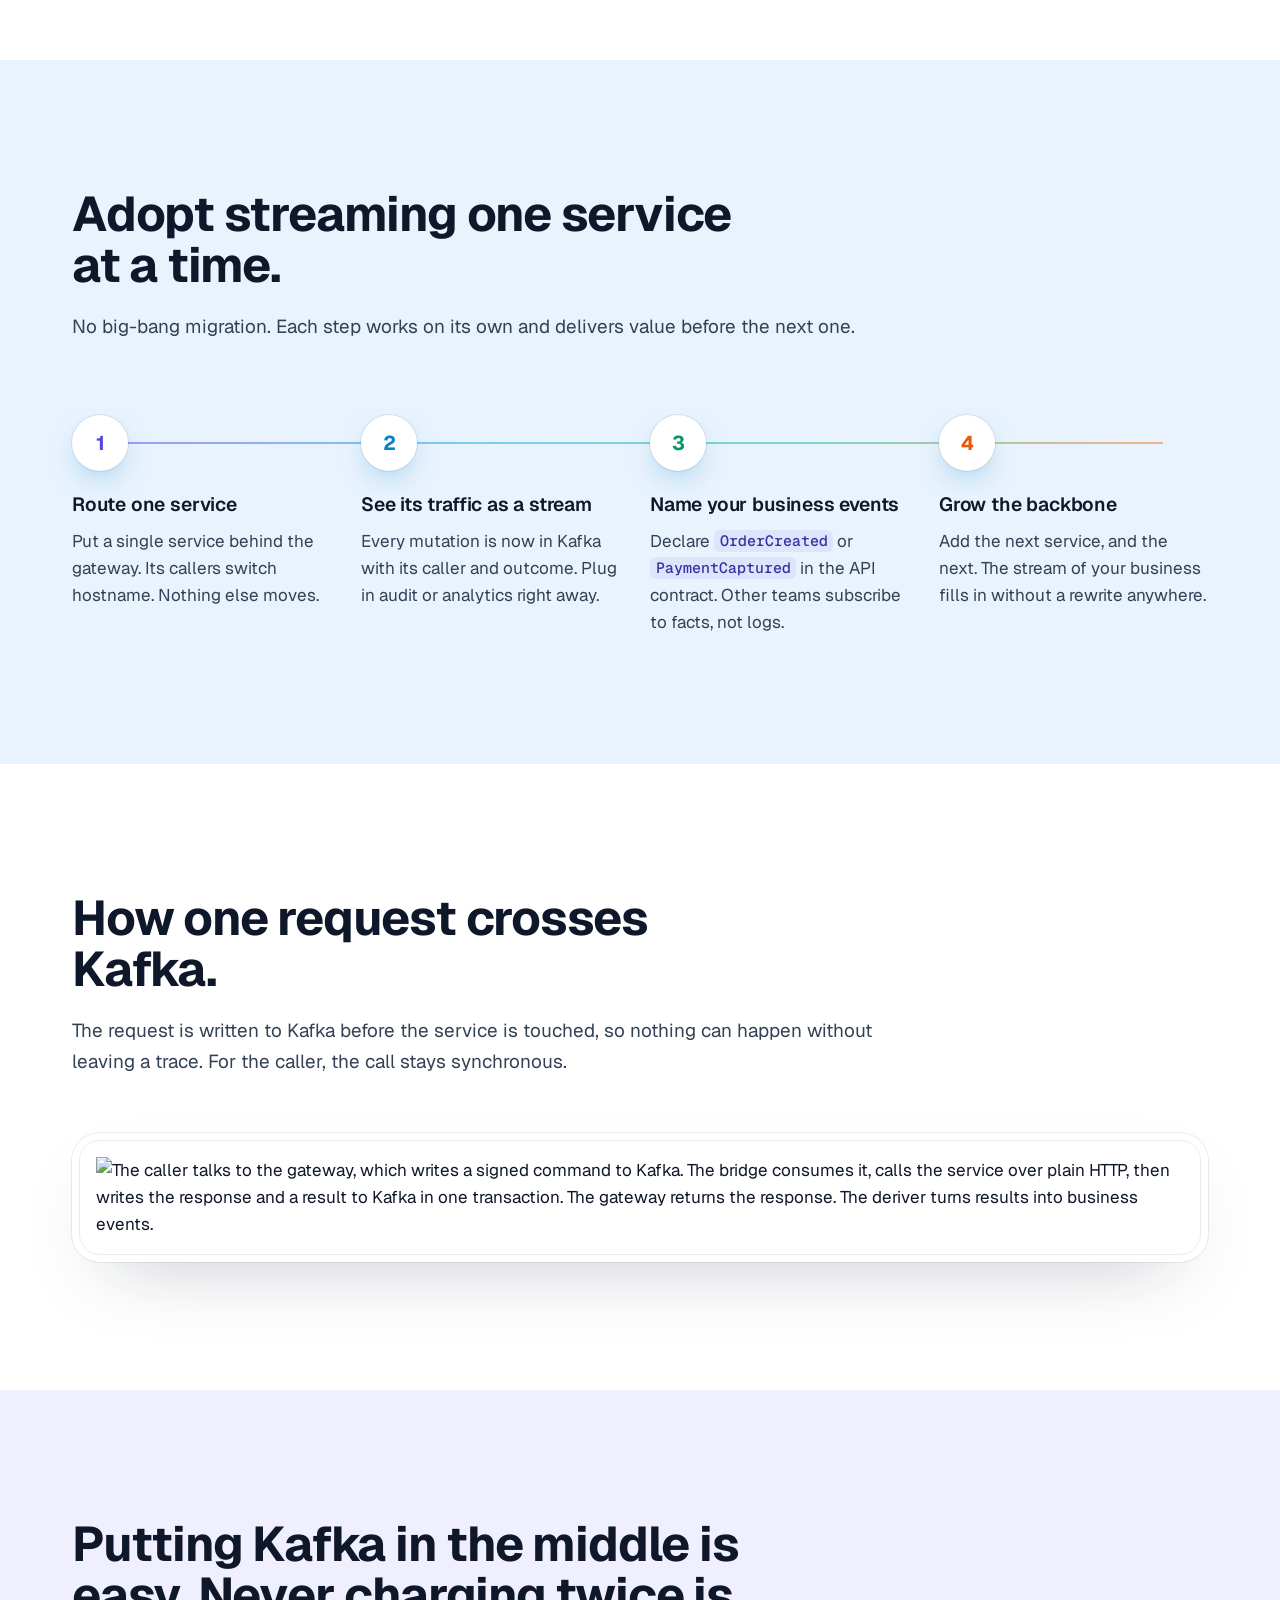
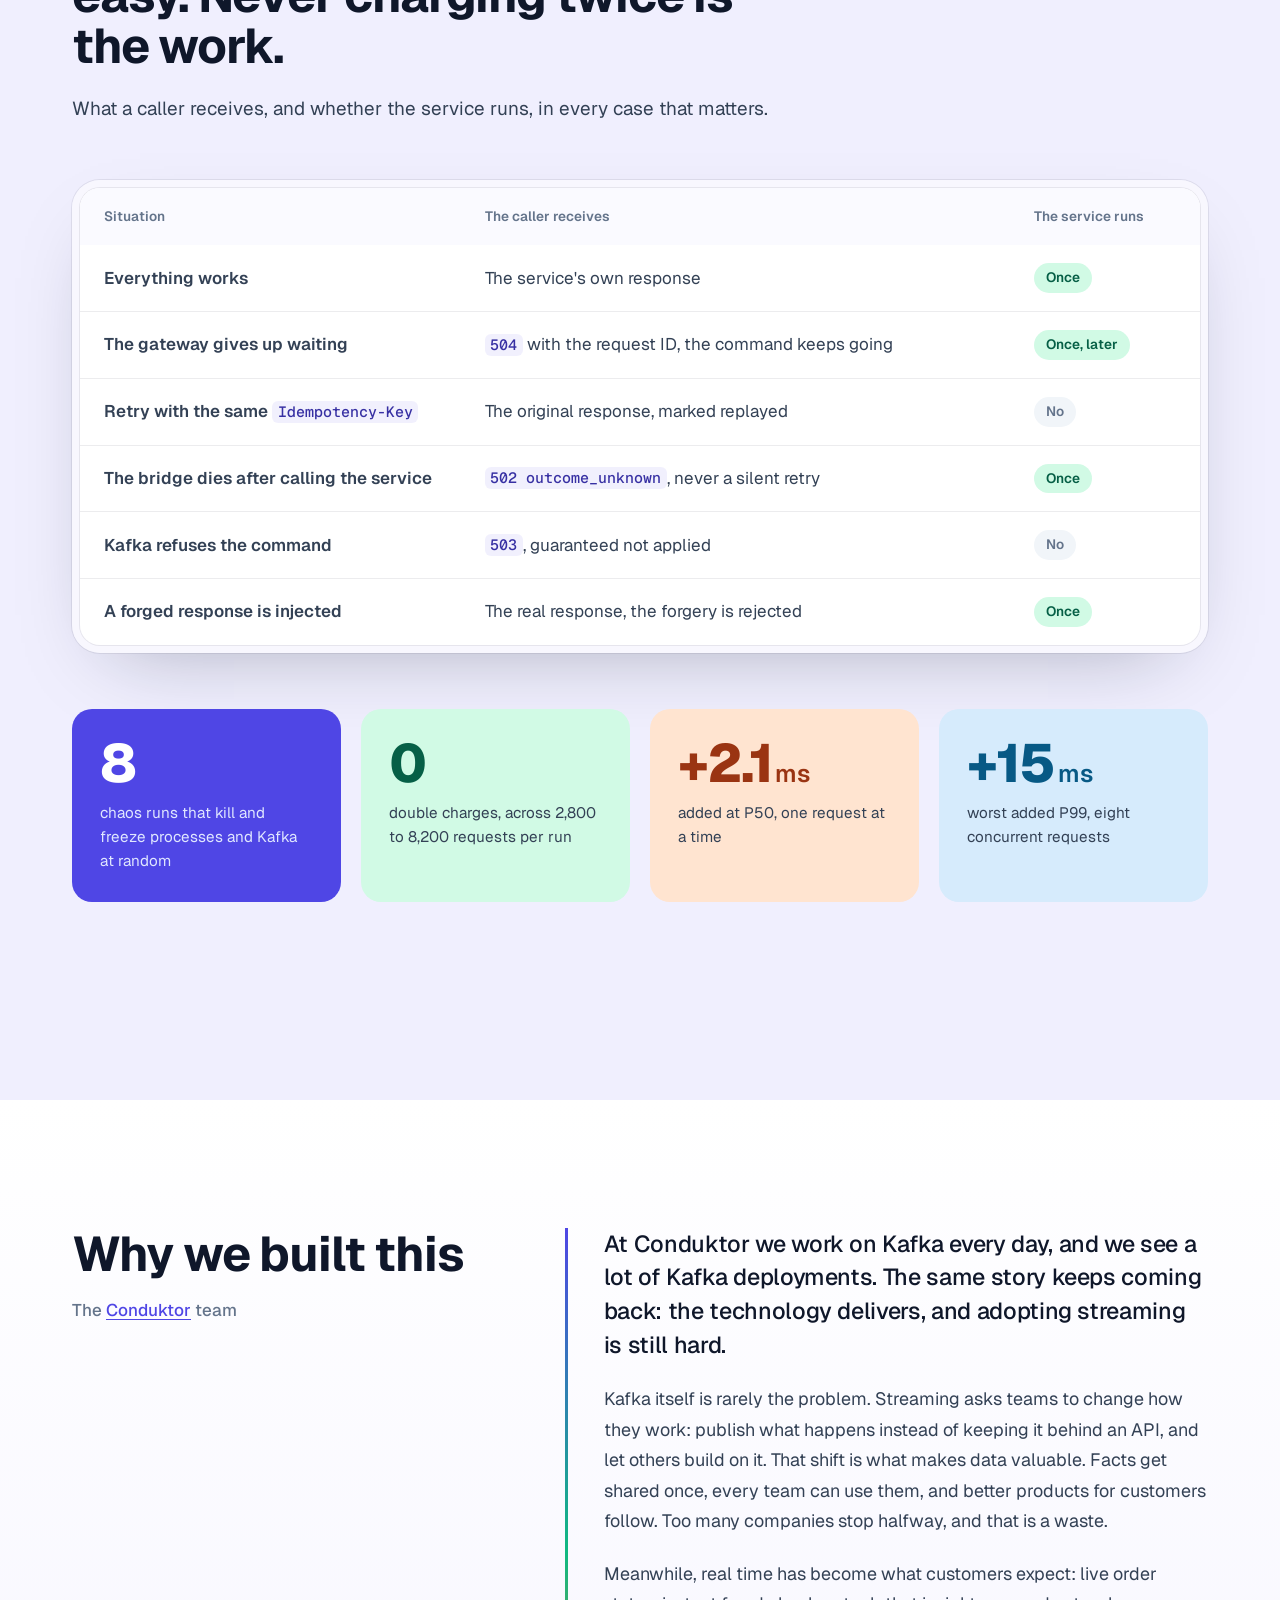
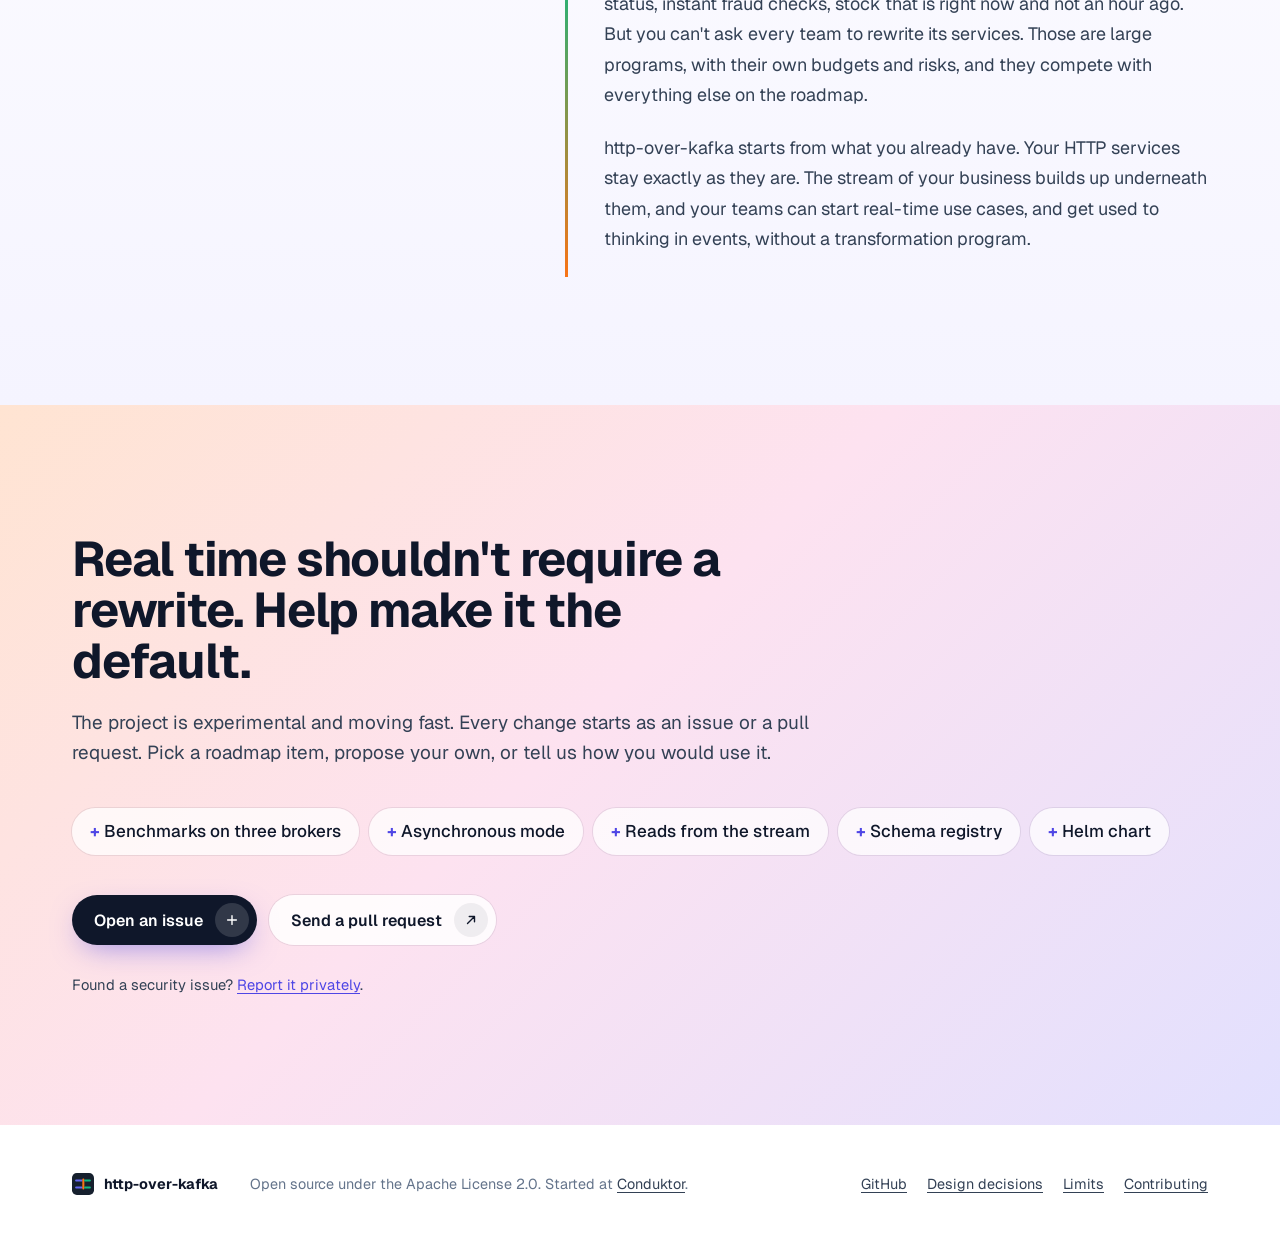
==== commit 2c6167b3: "Move Get started under the hero, one step per row with its output" ====
--- a/site/index.html
+++ b/site/index.html
@@ -27,11 +27,11 @@
       <span>http-over-kafka</span>
     </a>
     <div class="nav-links">
+      <a href="#start">Get started</a>
       <a href="#why">Why</a>
       <a href="#see">See it</a>
       <a href="#journey">Adopt</a>
       <a href="#guarantees">Guarantees</a>
-      <a href="#start">Start</a>
       <a href="#about">About</a>
     </div>
     <a class="gh-pill" href="https://github.com/sderosiaux/http-over-kafka">
@@ -79,6 +79,69 @@
       <span>ShipmentDispatched <em>shp_5C1</em></span>
       <span>SubscriptionRenewed <em>sub_77Q</em></span>
       <span>InventoryReserved <em>sku_A123</em></span>
+    </div>
+  </section>
+
+  <section class="band band-start" id="start">
+    <div class="wrap">
+      <div class="section-head reveal">
+        <h2>See your first event in Kafka in three steps.</h2>
+        <p>Docker is all you need. The quickstart runs Kafka, two demo services, http-over-kafka, a live playground and Conduktor Console.</p>
+      </div>
+      <ol class="qs">
+        <li class="qs-row reveal">
+          <div class="qs-text">
+            <span class="j-num">1</span>
+            <h3>Start everything</h3>
+            <p>One file, pulled from this site.</p>
+          </div>
+          <div class="term-block">
+            <div class="term-cmd"><div class="term-bar"><span class="term-dots" aria-hidden="true"><i></i><i></i><i></i></span><button class="copy" type="button">Copy</button></div><pre><code>curl -fsSL https://sderosiaux.github.io/http-over-kafka/quickstart.yml \
+  | docker compose -f - up -d --wait</code></pre></div>
+            <pre class="term-out"><span class="ok">✔</span> 10 containers running</pre>
+          </div>
+        </li>
+        <li class="qs-row reveal">
+          <div class="qs-text">
+            <span class="j-num">2</span>
+            <h3>Call it like any app would</h3>
+            <p>A plain HTTP request. The service answers as usual.</p>
+          </div>
+          <div class="term-block">
+            <div class="term-cmd"><div class="term-bar"><span class="term-dots" aria-hidden="true"><i></i><i></i><i></i></span><button class="copy" type="button">Copy</button></div><pre><code>curl -i localhost:8080/orders -H 'Host: orders' \
+  -H "Authorization: Bearer $(curl -s localhost:8090/token)" \
+  --json '{"customerId":"c-1","items":[{"sku":"A1","quantity":2}]}'</code></pre></div>
+            <pre class="term-out"><span class="ok">HTTP/1.1 201 Created</span>
+Location: /orders/ord_01M47PY0YP2DD5XYX2Y80Q58QP</pre>
+          </div>
+        </li>
+        <li class="qs-row reveal">
+          <div class="qs-text">
+            <span class="j-num">3</span>
+            <h3>Watch it land in Kafka</h3>
+            <p>The command, the result and the <code>OrderCreated</code> event are already there.</p>
+          </div>
+          <div class="qs-links">
+            <a class="qs-link qs-link-play" href="http://localhost:8090">
+              <strong>localhost:8090</strong>
+              <span class="qs-link-title">Live playground</span>
+              <span>Each request and what Kafka recorded for it, live.</span>
+            </a>
+            <a class="qs-link qs-link-cdk" href="http://localhost:8088">
+              <strong>localhost:8088</strong>
+              <span class="qs-link-title">Conduktor Console</span>
+              <span>Browse the topics. Log in with <code>admin@example.com</code> / <code>Admin_1234!</code></span>
+            </a>
+          </div>
+        </li>
+      </ol>
+      <figure class="bezel console-shot reveal">
+        <div class="bezel-core">
+          <img src="console-orders-events.png" width="1440" height="900" loading="lazy" alt="Conduktor Console showing the orders.events topic: OrderCreated records keyed by order ID, with the customer and items from the original HTTP request.">
+        </div>
+        <figcaption><code>orders.events</code> in Conduktor Console, filled by plain HTTP calls. No service was changed to produce these records.</figcaption>
+      </figure>
+      <p class="qs-more reveal">Next: <a href="https://github.com/sderosiaux/http-over-kafka#putting-a-service-behind-the-gateway">put one of your own services behind the gateway</a>. Clean up with <code>docker compose -p http-over-kafka-quickstart down -v</code>.</p>
     </div>
   </section>
 
@@ -251,47 +314,6 @@
     </div>
   </section>
 
-  <section class="band band-white" id="start">
-    <div class="wrap">
-      <div class="section-head reveal">
-        <h2>See your first event in Kafka in three steps.</h2>
-        <p>All you need is Docker. The quickstart runs Kafka, two demo services, http-over-kafka, a live playground and Conduktor Console to browse the topics.</p>
-      </div>
-      <ol class="qs">
-        <li class="qs-step reveal">
-          <span class="j-num">1</span>
-          <h3>Start everything</h3>
-          <div class="code"><button class="copy" type="button">Copy</button><pre><code>curl -fsSL https://sderosiaux.github.io/http-over-kafka/quickstart.yml \
-  | docker compose -f - up -d --wait</code></pre></div>
-          <div class="qs-out"><span class="qs-label">You get</span><span>Kafka, the gateway, the bridges and the demo services, all healthy.</span></div>
-        </li>
-        <li class="qs-step reveal">
-          <span class="j-num">2</span>
-          <h3>Call it like any app would</h3>
-          <div class="code"><button class="copy" type="button">Copy</button><pre><code>curl -i localhost:8080/orders -H 'Host: orders' \
-  -H "Authorization: Bearer $(curl -s localhost:8090/token)" \
-  --json '{"customerId":"c-1","items":[{"sku":"A1","quantity":2}]}'</code></pre></div>
-          <div class="qs-out"><span class="qs-label">You get</span><span><code>HTTP/1.1 201 Created</code>, the demo service's own answer.</span></div>
-        </li>
-        <li class="qs-step reveal">
-          <span class="j-num">3</span>
-          <h3>Watch it land in Kafka</h3>
-          <div class="qs-links">
-            <a class="qs-link qs-link-play" href="http://localhost:8090"><strong>localhost:8090</strong><span>Live playground: send requests, see the command, the result and <code>OrderCreated</code> appear.</span></a>
-            <a class="qs-link qs-link-cdk" href="http://localhost:8088"><strong>localhost:8088</strong><span>Conduktor Console: browse <code>http.requests.orders</code>, <code>http.results.orders</code> and <code>orders.events</code>. Log in with <code>admin@example.com</code> / <code>Admin_1234!</code></span></a>
-          </div>
-        </li>
-      </ol>
-      <figure class="bezel console-shot reveal">
-        <div class="bezel-core">
-          <img src="console-orders-events.png" width="1440" height="900" loading="lazy" alt="Conduktor Console showing the orders.events topic: OrderCreated records keyed by order ID, with the customer and items from the original HTTP request.">
-        </div>
-        <figcaption><code>orders.events</code> in Conduktor Console, filled by plain HTTP calls. No service was changed to produce these records.</figcaption>
-      </figure>
-      <p class="qs-more reveal">Ready to try it on your own services? <a href="https://github.com/sderosiaux/http-over-kafka#putting-a-service-behind-the-gateway">Put a service behind the gateway</a>. Done for now? <code>docker compose -p http-over-kafka-quickstart down -v</code></p>
-    </div>
-  </section>
-
   <section class="band band-about" id="about">
     <div class="wrap about">
       <div class="about-head reveal">
--- a/site/styles.css
+++ b/site/styles.css
@@ -323,27 +323,48 @@
   .js .reveal { opacity: 1; transform: none; filter: none; transition: none; }
 }
 
-/* quickstart: three steps, each with what you should see */
-.qs { list-style: none; padding: 0; margin: 64px 0 0; display: grid; grid-template-columns: repeat(3, 1fr); gap: 20px; }
-.qs-step { display: flex; flex-direction: column; gap: 18px; padding: 28px; border-radius: var(--r-xl); background: #f8fafc; box-shadow: 0 0 0 1px var(--hair); min-width: 0; }
-.qs-step .j-num { width: 44px; height: 44px; font-size: 1rem; margin: 0; box-shadow: 0 0 0 1px var(--hair); }
-.qs-step:nth-child(1) .j-num { color: #4f46e5; }
-.qs-step:nth-child(2) .j-num { color: #0284c7; }
-.qs-step:nth-child(3) .j-num { color: #059669; }
-.qs-step .code pre { padding: 40px 18px 18px; }
-.qs-step .code code { font-size: 0.8rem; }
-.qs-out { display: flex; gap: 12px; align-items: baseline; margin-top: auto; padding: 14px 16px; border-radius: 14px; background: #ecfdf5; color: #065f46; font-size: 0.95rem; }
-.qs-label { flex: none; font-size: 0.78rem; font-weight: 700; padding: 2px 10px; border-radius: 999px; background: #a7f3d0; }
-.qs-links { display: flex; flex-direction: column; gap: 12px; }
-.qs-link { display: flex; flex-direction: column; gap: 6px; padding: 18px; border-radius: 16px; text-decoration: none; color: var(--ink-2); font-size: 0.95rem; transition: transform 0.5s var(--ease), box-shadow 0.4s var(--ease); }
-.qs-link strong { font: 600 1.05rem var(--f-mono); }
+/* quickstart: one step per row, the command and what it prints side by side with the explanation */
+.band-start { background: linear-gradient(180deg, #ffffff 0%, #f6f7ff 100%); }
+.qs { list-style: none; padding: 0; margin: 56px 0 0; display: flex; flex-direction: column; gap: 16px; }
+.qs-row { display: grid; grid-template-columns: minmax(0, 0.34fr) minmax(0, 0.66fr); gap: 40px; align-items: center; padding: 28px; border-radius: var(--r-xl); background: #fff; box-shadow: 0 0 0 1px var(--hair), 0 20px 50px -40px rgba(79, 70, 229, 0.5); }
+.qs-text { display: grid; grid-template-columns: auto 1fr; column-gap: 16px; align-items: center; }
+.qs-text .j-num { width: 44px; height: 44px; font-size: 1rem; margin: 0; box-shadow: 0 0 0 1px var(--hair); grid-row: span 2; align-self: start; }
+.qs-text h3 { font-size: 1.25rem; }
+.qs-text p { grid-column: 2; margin: 6px 0 0; color: var(--ink-2); }
+.qs-row:nth-child(1) .j-num { color: #4f46e5; }
+.qs-row:nth-child(2) .j-num { color: #0284c7; }
+.qs-row:nth-child(3) .j-num { color: #059669; }
+.term-block { min-width: 0; border-radius: 18px; background: #0f172a; overflow: hidden; }
+.term-cmd { position: relative; }
+.term-bar { display: flex; align-items: center; justify-content: space-between; padding: 10px 12px 0 18px; }
+.term-dots { display: flex; gap: 6px; }
+.term-dots i { width: 9px; height: 9px; border-radius: 50%; background: #334155; }
+.term-bar .copy { position: static; }
+.term-cmd pre { margin: 0; padding: 8px 22px 16px; overflow-x: auto; }
+.term-cmd code { background: none; color: #e2e8f0; padding: 0; font: 400 0.86rem/1.7 var(--f-mono); }
+.term-cmd code::before { content: "$ "; color: #64748b; }
+.term-out { margin: 0; padding: 14px 22px 18px; border-top: 1px solid rgba(255, 255, 255, 0.08); background: #111c33; color: #94a3b8; font: 400 0.84rem/1.7 var(--f-mono); white-space: pre-wrap; }
+.term-out .ok { color: #6ee7b7; font-weight: 500; }
+.qs-links { display: grid; grid-template-columns: 1fr 1fr; gap: 12px; min-width: 0; }
+.qs-link { display: flex; flex-direction: column; gap: 4px; padding: 20px; border-radius: 16px; text-decoration: none; color: var(--ink-2); font-size: 0.95rem; transition: transform 0.5s var(--ease); }
 .qs-link:hover { transform: translateY(-2px); }
+.qs-link strong { font: 600 1.15rem var(--f-mono); }
+.qs-link-title { font-weight: 600; color: var(--ink); }
 .qs-link-play { background: #eef0fe; box-shadow: 0 0 0 1px #dcdffb; }
 .qs-link-play strong { color: var(--indigo); }
 .qs-link-cdk { background: #fff3e8; box-shadow: 0 0 0 1px #fde0c8; }
 .qs-link-cdk strong { color: var(--orange); }
-.qs-more { margin: 32px 0 0; color: var(--ink-2); }
-@media (max-width: 1000px) { .qs { grid-template-columns: 1fr; } }
+.console-shot { margin-top: 32px; }
+.console-shot img { display: block; width: 100%; height: auto; }
+.console-shot figcaption { padding: 14px 10px 4px; font-size: 0.92rem; color: var(--ink-2); }
+.qs-more { margin: 28px 0 0; color: var(--ink-2); }
+@media (max-width: 1000px) {
+  .qs-row { grid-template-columns: 1fr; gap: 20px; }
+}
+@media (max-width: 640px) {
+  .qs-row { padding: 18px; }
+  .qs-links { grid-template-columns: 1fr; }
+}
 
 /* about */
 .band-about { background: linear-gradient(180deg, #ffffff 0%, #f5f4ff 100%); }
@@ -359,6 +380,3 @@
   .about-head { position: static; }
   .about-body { padding-left: 22px; }
 }
-.console-shot { margin-top: 40px; }
-.console-shot img { display: block; width: 100%; height: auto; }
-.console-shot figcaption { padding: 14px 10px 4px; font-size: 0.92rem; color: var(--ink-2); }
